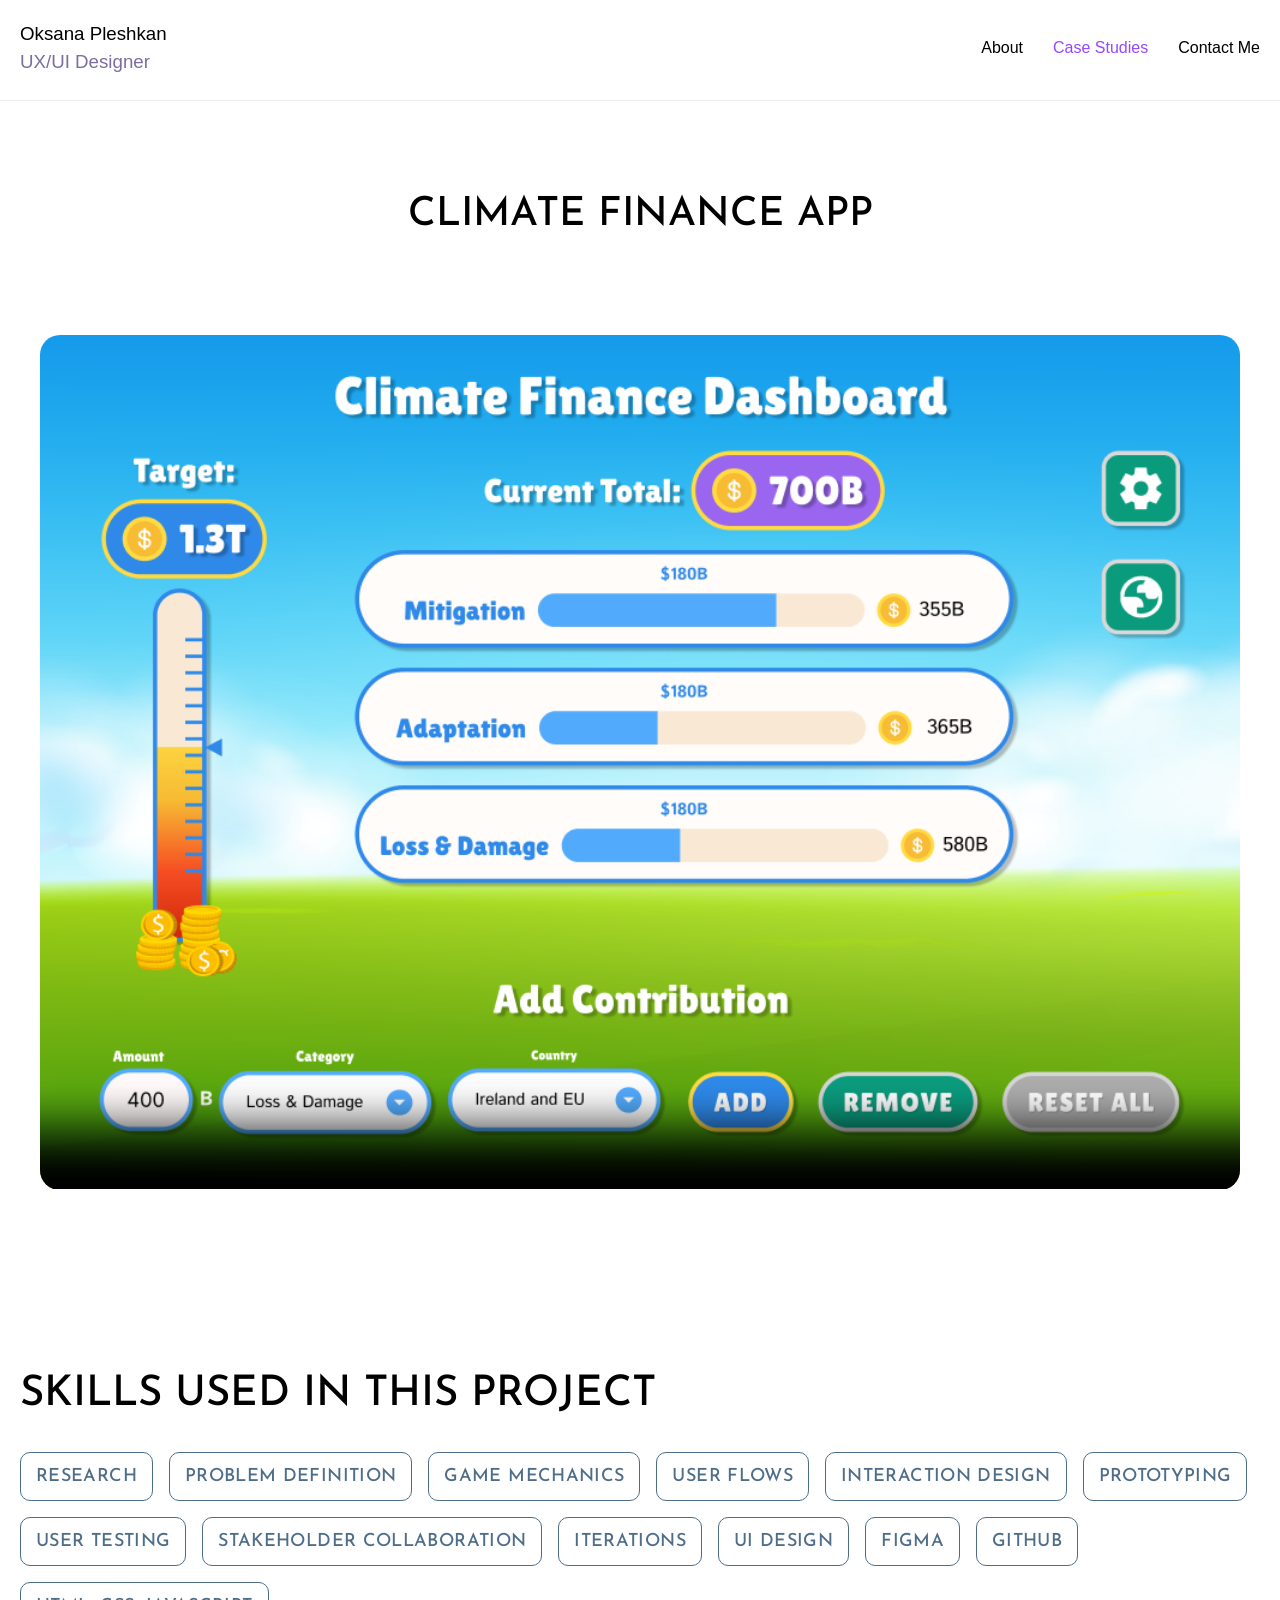
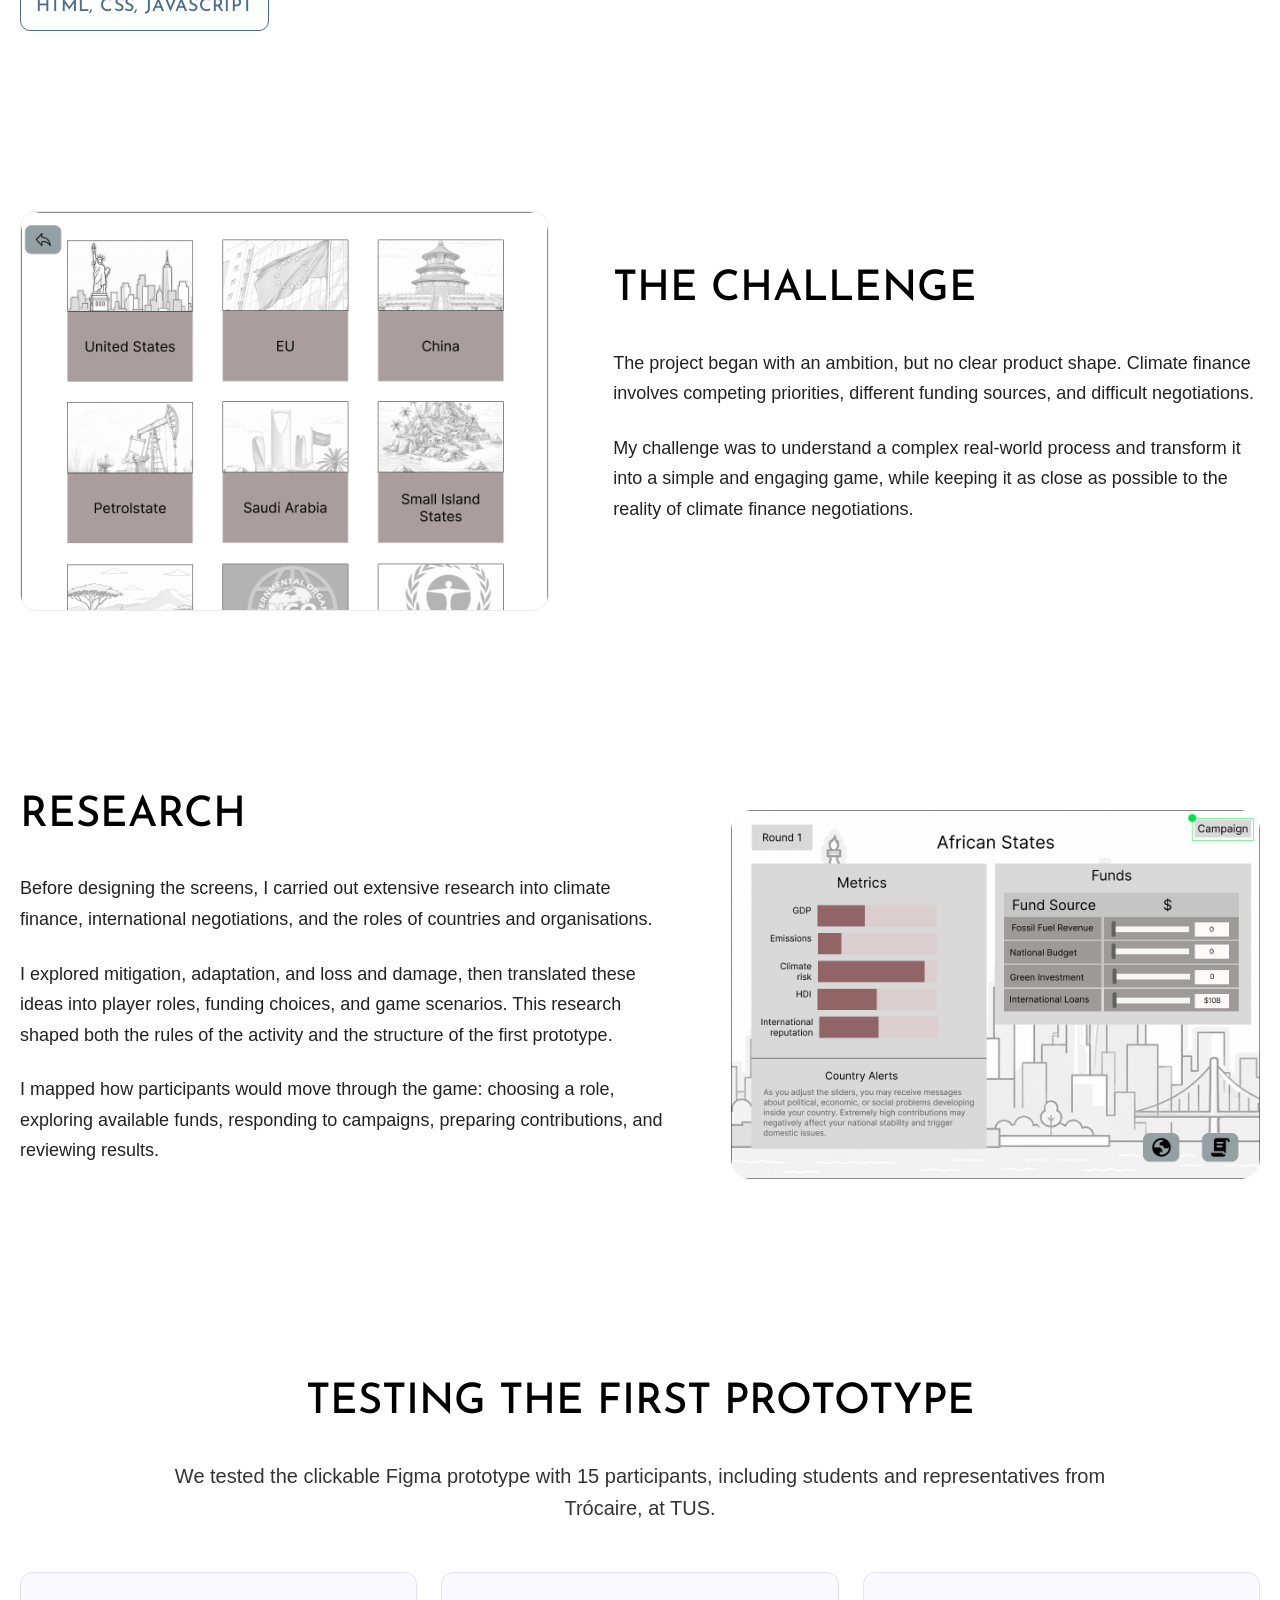
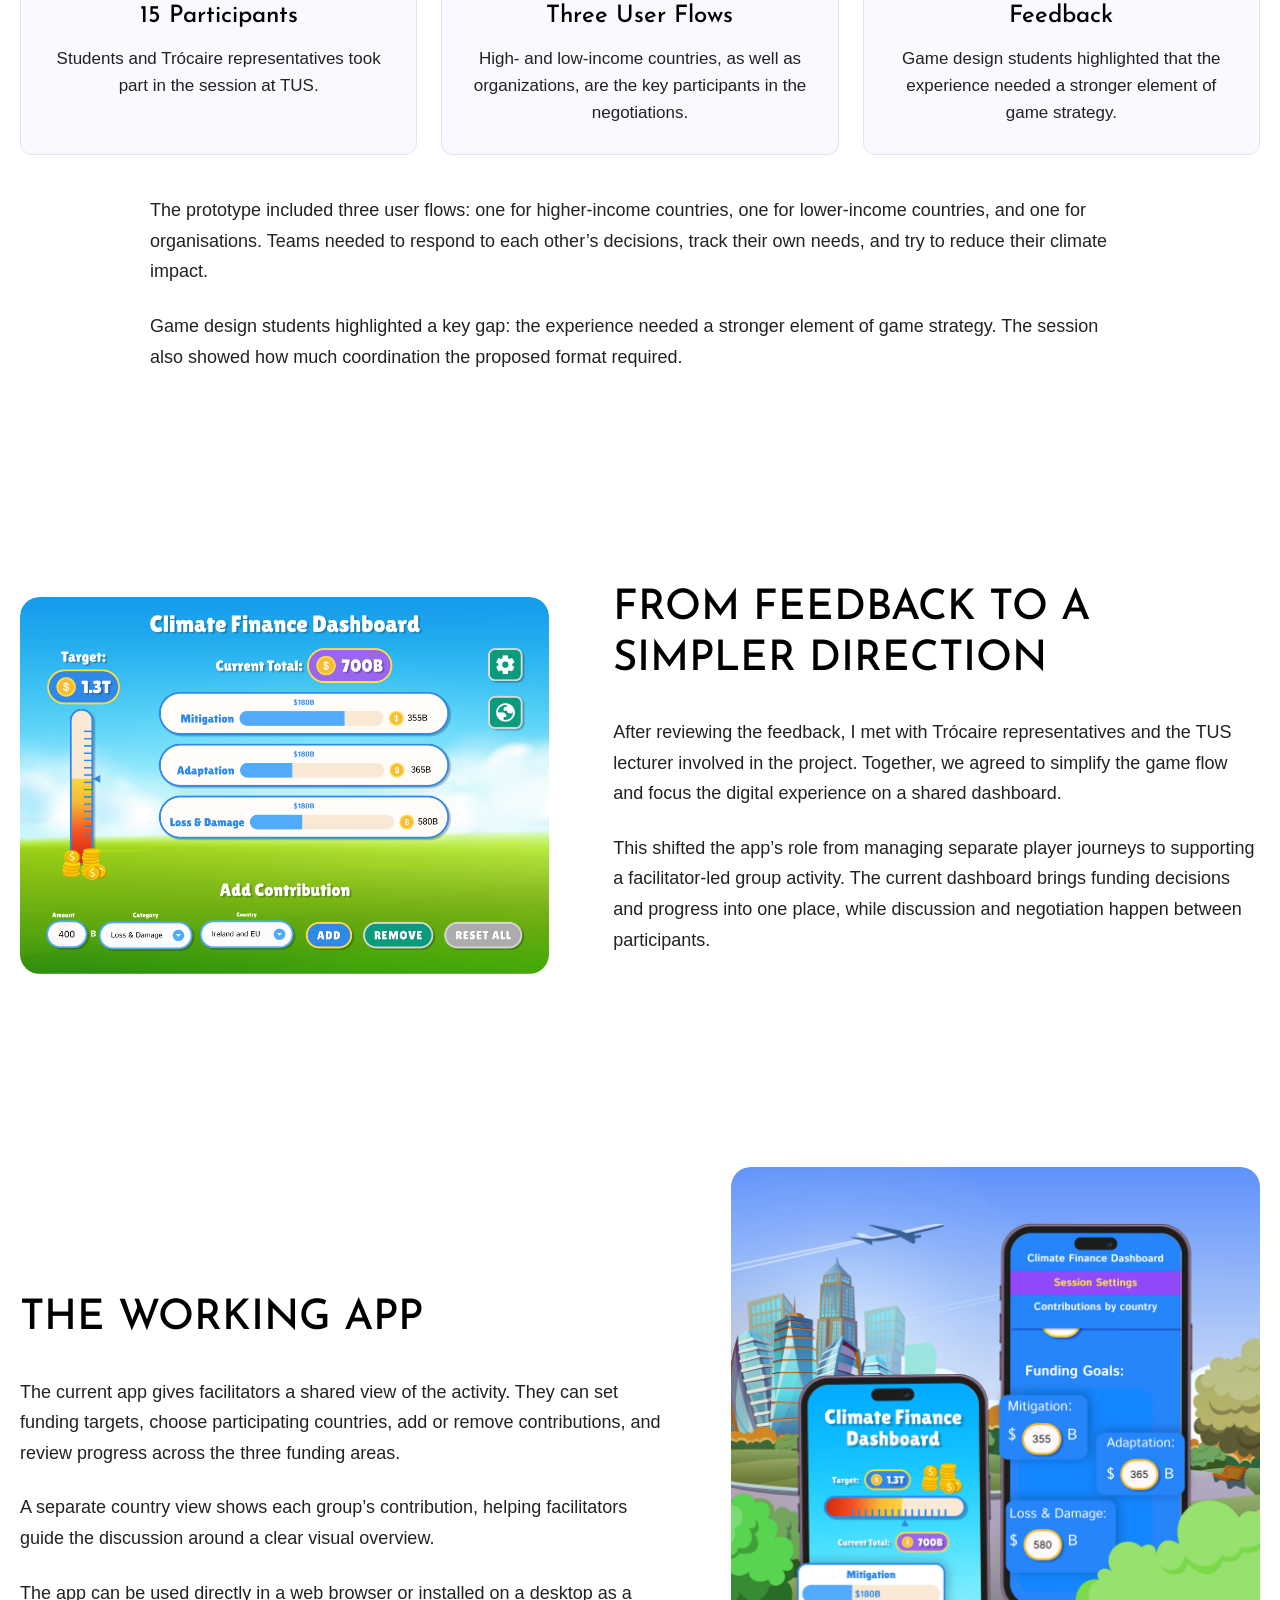
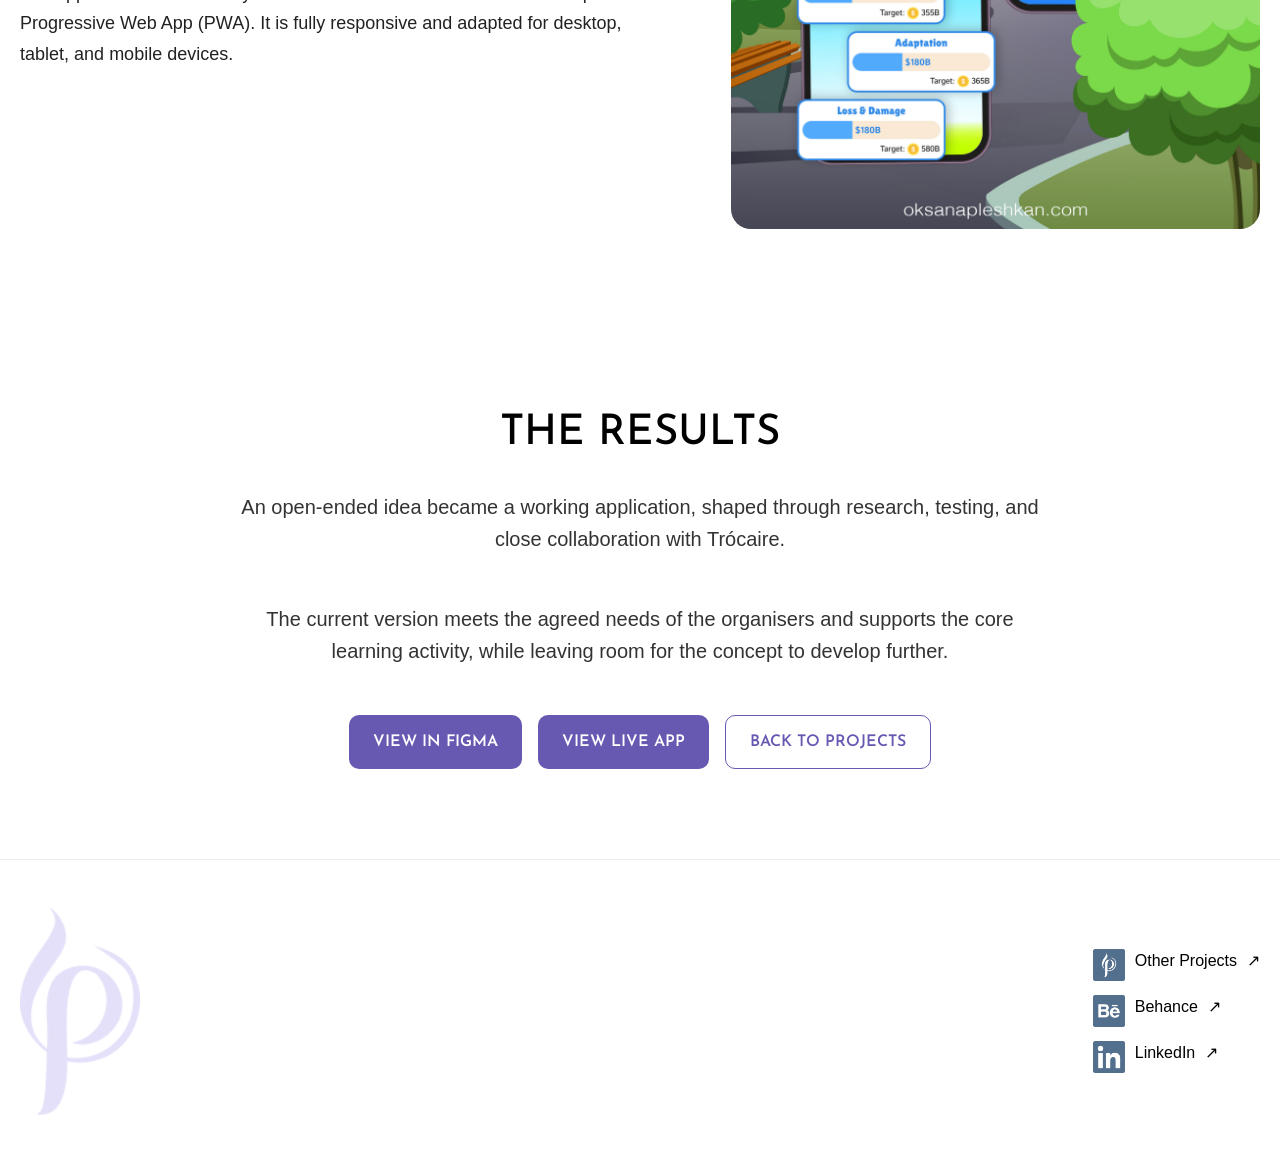
==== climate_finance.html @ f4ba34ea "edits" ====
<!DOCTYPE html>
<html lang="en">

<head>
  <meta charset="UTF-8" />
  <meta name="viewport" content="width=device-width, initial-scale=1.0" />
  <title>Climate Finance UX Case Study | Oksana Pleshkan</title>
  <meta name="description" content="From an early idea to a working climate finance app: research, game mechanics, user testing with 15 participants, and collaboration with Trócaire.">
  <link rel="stylesheet" href="climate-case.css">
  <link rel="stylesheet" href="styles.css" />

  <link rel="preconnect" href="https://fonts.googleapis.com">
  <link rel="preconnect" href="https://fonts.gstatic.com" crossorigin>
  <link href="https://fonts.googleapis.com/css2?family=Josefin+Sans:wght@300;400;500;600;700&display=swap"
    rel="stylesheet">
    <script src="script.js" defer></script>
</head>

<body>

  <!-- Header -->
  <header class="header">
    <div class="header-content">
      <a href="index.html#hero">
      <h3 style="font-weight:500;">Oksana Pleshkan <br>
        <span>UX/UI Designer</span>
    </h3>
  </a>

      <nav>
        <a href="index.html#about" class="nav-link ">About</a>
        <a href="index.html#case-studies" class="active">Case Studies</a>
        <a href="index.html#contact">Contact Me</a>
      </nav>
    </div>
  </header>

    <main id="main-content" class="case-page climate-case">
        <!-- Hero -->
        <section class="section case-hero">
            <div class="container case-hero__container">
                <h1 class="section-title">Climate Finance App</h1>
                <video class="case-image" autoplay muted playsinline controls preload="metadata" poster="images/climate-dashboard.png" aria-label="Climate Finance application walkthrough">
                    <source src="images/climate-video.mp4" type="video/mp4">
                    Your browser does not support embedded video. <a href="images/climate-video.mp4">Watch the Climate Finance video</a>.
                </video>
            </div>
        </section>
        <!-- Skills Used -->
        <section class="section case-skills">
            <div class="container">
                <h2 class="case-section-title">Skills Used In This Project</h2>
                <div class="case-tags">
                    <span class="case-tag">Research</span>
                    <span class="case-tag">Problem Definition</span>
                    <span class="case-tag">Game Mechanics</span>
                    <span class="case-tag">User Flows</span>
                    <span class="case-tag">Interaction Design</span>
                    <span class="case-tag">Prototyping</span>
                    <span class="case-tag">User Testing</span>
                    <span class="case-tag">Stakeholder Collaboration</span>
                    <span class="case-tag">Iterations</span>
                    <span class="case-tag">UI Design</span>
                    <span class="case-tag">Figma</span>
                    <span class="case-tag">GitHub</span>
                    <span class="case-tag">HTML, CSS, Javascript</span>
                </div>
            </div>
        </section>

        <!-- Project Overview -->
        <!-- <section class="section case-detail">
            <div class="container case-split">
                
                <div class="case-split__content">
                    <h2 class="case-section-title">Project Overview</h2>
                    <div class="case-text">
                        
                        <p>Working with Trócaire, I developed an early educational idea into a working digital tool for facilitated school workshops. The aim was to help young people explore how real climate finance negotiations work.</p>
                        <p>My work covered research, game mechanics, user flows, interface design, prototyping, testing and iteration.</p>

                    </div>
                    <div class="case-tools">
                        <span class="case-tag">Figma</span>
                        <span class="case-tag">Adobe Illustrator</span>
                        <span class="case-tag">Adobe Photoshop</span>
                        <span class="case-tag">GitHub</span>
                        <span class="case-tag">Miro</span>
                      </div>
                </div>
                <div class="case-split__media"><figure class="climate-figure">
                    <img src="images/climate-live.png" alt="Live dashboard showing the shared funding target and three funding categories" class="case-image" loading="lazy" decoding="async">
                </figure></div>
            </div>
        </section> -->

        <!-- The Challenge -->
        <section class="section case-detail">
            <div class="container case-split case-split--reverse">
                <div class="case-split__media">
                    <div class="case-image-scroll">
                        <img src="images/participants.png" alt="participants screen in climate finance game" class="case-image">
                    </div>
                </div>
                <div class="case-split__content">
                    <h2 class="case-section-title">The Challenge</h2>
                    <div class="case-text">
                        <p>The project began with an ambition, but no clear product shape. Climate finance involves competing priorities, different funding sources, and difficult negotiations.</p>
                        <p>My challenge was to understand a complex real-world process and transform it into a simple and engaging game, while keeping it as close as possible to the reality of climate finance negotiations.</p>
                    </div>
                </div>
                
            </div>
        </section>

        <!-- Research That Shaped the Game -->
        <section class="section case-detail">
            <div class="container case-split">
                
                <div class="case-split__content">
                    <h2 class="case-section-title">Research</h2>
                    <div class="case-text">
                        <p>Before designing the screens, I carried out extensive research into climate finance, international negotiations, and the roles of countries and organisations.</p>
                        <p>I explored mitigation, adaptation, and loss and damage, then translated these ideas into player roles, funding choices, and game scenarios. This research shaped both the rules of the activity and the structure of the first prototype.</p>
                        <p>I mapped how participants would move through the game: choosing a role, exploring available funds, responding to campaigns, preparing contributions, and reviewing results.</p>
                    </div>
                </div>
                <div class="case-split__media"><figure class="climate-figure">
                    <img src="images/country-profile.png" alt="Early Figma notes mapping funding sources to effects on the economy, emissions, debt and reputation" class="case-image" loading="lazy" decoding="async">
                </figure></div>
            </div>
        </section>

        <!-- Testing -->
        <section class="section case-process">
            <div class="container">
                <h2 class="case-section-title case-section-title--center">Testing the First Prototype</h2>
                <p class="case-section-subtitle">We tested the clickable Figma prototype with 15 participants, including students and representatives from Trócaire, at TUS.</p>
                <div class="cards-grid cards-grid--3">
                    <article class="card"><h3 class="card__title">15 Participants</h3><p class="card__text">Students and Trócaire representatives took part in the session at TUS.</p></article>
                    <article class="card"><h3 class="card__title">Three User Flows</h3><p class="card__text">High- and low-income countries, as well as organizations, are the key participants in the negotiations.</p></article>
                    <article class="card"><h3 class="card__title">Feedback</h3><p class="card__text">Game design students highlighted that the experience needed a stronger element of game strategy.</p></article>
                </div>
                <div class="case-text climate-testing-text">
                    <p>The prototype included three user flows: one for higher-income countries, one for lower-income countries, and one for organisations. Teams needed to respond to each other’s decisions, track their own needs, and try to reduce their climate impact. </p>
                    <p>Game design students highlighted a key gap: the experience needed a stronger element of game strategy. The session also showed how much coordination the proposed format required.</p>
                </div>
            </div>
        </section>

        <!-- From Feedback to a Simpler Direction -->
        <section class="section case-detail">
            <div class="container case-split case-split--reverse">
                <div class="case-split__media"><figure class="climate-figure">
                    <img src="images/climate-dashboard.png" alt="Refined Figma dashboard design with shared funding progress" class="case-image" loading="lazy" decoding="async">
       
                </figure></div>
                <div class="case-split__content">
                    <h2 class="case-section-title">From Feedback to a Simpler Direction</h2>
                    <div class="case-text">
                        <p>After reviewing the feedback, I met with Trócaire representatives and the TUS lecturer involved in the project. Together, we agreed to simplify the game flow and focus the digital experience on a shared dashboard.</p>
                        <p>This shifted the app’s role from managing separate player journeys to supporting a facilitator-led group activity. The current dashboard brings funding decisions and progress into one place, while discussion and negotiation happen between participants.</p      
                    </div>
                </div>
                
            </div>
        </section>

        <!-- The Working App -->
        <section class="section case-detail">
            <div class="container case-split">
                
                <div class="case-split__content">
                    <h2 class="case-section-title">The Working App</h2>
                    <div class="case-text">
                        <p>The current app gives facilitators a shared view of the activity. They can set funding targets, choose participating countries, add or remove contributions, and review progress across the three funding areas.</p>
                        <p>A separate country view shows each group’s contribution, helping facilitators guide the discussion around a clear visual overview.</p>
                        <p>The app can be used directly in a web browser or installed on a desktop as a Progressive Web App (PWA). It is fully responsive and adapted for desktop, tablet, and mobile devices.
                        </p>
                    </div>
                </div>
                <div class="case-split__media"><div class="climate-gallery"><figure class="climate-figure">
                    <img src="images/cclimate-mob.jpg" alt="Session settings for funding targets and participating countries" class="case-image" loading="lazy" decoding="async">
                </figure></div>
            </div>
            </div>
        </section>

        <!-- Results -->
        <section class="section case-results">
            <div class="container">
                <h2 class="case-section-title case-section-title--center">The Results</h2>
                <p class="case-section-subtitle">An open-ended idea became a working application, shaped through research, testing, and close collaboration with Trócaire.</p>
                <p class="case-section-subtitle">The current version meets the agreed needs of the organisers and supports the core learning activity, while leaving room for the concept to develop further.</p>
                <div class="case-actions case-actions--center button-group">
                    <a href="https://www.figma.com/design/y3qvf4ztJXnjUQK8KrXsee/Climate-finance?node-id=140-248" target="_blank" rel="noopener noreferrer" class="btn">View in Figma</a>
                    <a href="https://oksana-pl.github.io/climate-finance/" target="_blank" rel="noopener noreferrer" class="btn">View Live App</a>
                    <a href="index.html#case-studies" class="btn btn--secondary">Back to projects</a>
                </div>
            </div>
        </section>
    </main>
  <!-- Footer -->
  <footer class="site-footer">
    <div class="container footer-container">
        <img src="images/logo.png" alt="Oksana Pleshkan logo" class="hero-logo">
        <div class="footer-links">
            <a href="https://oksana-pl.github.io/Portfolio_Oksana/" target="_blank" class="contacts__icon_wrapper">
                <img src="images/porfolio.png" alt="my portfolioicon" class="contacts__icon">
                Other Projects <span class="arrow">↗</span>
            </a>
            <a href="https://www.behance.net/oksanapleshkan" target="_blank" class="contacts__icon_wrapper">
                <img src="images/behance.png" alt="Behance icon" class="contacts__icon">
                Behance <span class="arrow">↗</span>
            </a>
            <a href="https://www.linkedin.com/in/oksana-pleshkan-3b8a41268/" target="_blank" class="contacts__icon_wrapper">
                <img src="images/linkedIn.png" alt="LinkedIn icon" class="contacts__icon">
                LinkedIn <span class="arrow">↗</span>
            </a>
    </div>
</footer>

</body>

</html>
---- climate-case.css ----
/* Climate Finance uses the existing portfolio layout and components. */
.climate-figure { width: 100%; margin: 0; }
.climate-figure img { display: block; }
.climate-figure figcaption { margin-top: 14px; color: #555; font-size: 16px; line-height: 1.5; }
.climate-gallery { display: grid; gap: 32px; width: 100%; }
.climate-gallery .case-image-scroll { max-width: 390px; margin: 0 auto; }
.climate-testing-text { max-width: 980px; margin: 40px auto 0; }
.climate-flow { width: 100%; padding: 32px; border: 1px solid #ececec; border-radius: 20px; }
.climate-flow h3 { font-size: 26px; line-height: 1.3; }
.climate-flow p { font-size: 18px; line-height: 1.6; }
.climate-preview__mobile { width: 42%; max-height: 280px; overflow-y: hidden; margin-left: auto; border: 1px solid #ececec; border-radius: 16px; }
.climate-preview__mobile img { display: block; border-radius: 0; }
.climate-case .btn { text-align: center; }
.climate-case a:focus-visible, .climate-case [tabindex]:focus-visible, .climate-skip-link:focus-visible { outline: 3px solid #372775; outline-offset: 5px; }
.climate-skip-link { position: absolute; top: 8px; left: 16px; z-index: 1000; padding: 12px 20px; background: #fff; color: #372775; transform: translateY(-160%); }
.climate-skip-link:focus { transform: translateY(0); }
@media (max-width: 600px) {
  .climate-flow { padding: 24px; }
  .climate-preview__mobile { max-height: 220px; }
}



/* Hero video and compact case-study spacing. */
.climate-case .case-hero video {
  display: block;
  width: 100%;
  max-width: 1200px;
  height: auto;
}
.climate-case .case-results .case-section-subtitle {
  max-width: 800px;
}
.climate-case .case-process .card {
  min-height: 0;
  align-self: stretch;
}
---- styles.css ----
/* =========================
   Base
========================= */

*,
*::before,
*::after {
  box-sizing: border-box;
}

html {
  scroll-behavior: smooth;
}

body {
  margin: 0;
  font-family: Inter, sans-serif;
  color: #000;
  background: #fff;
  line-height: 1.5;
}

img {
  display: block;
  max-width: 100%;
  height: auto;
}

a {
  color: inherit;
  text-decoration: none;
}

h1,
h2,
h3,
p,
ul {
  margin: 0;
  padding: 0;
}

/* =========================
   Layout
========================= */

.container {
  width: min(100% - 40px, 1320px);
  margin-inline: auto;
}

.section {
  padding: 90px 0;
}

.section--tight {
  padding: 40px 0 20px;
}

.section--alt {
  background: #FFFDFC;
  border-radius: 20px;
  margin-bottom: 60px;
  border: 1px solid #ECECEC;
}

.section-title {
  font-family: "Josefin Sans", sans-serif;
  font-size: 40px;
  font-weight: 500;
  line-height: 1.2;
  text-align: center;
  margin-bottom: 48px;
  text-transform: uppercase;
}

.section-subtitle {
  max-width: 900px;
  margin: -12px auto 48px;
  text-align: center;
  font-size: 20px;
  line-height: 1.6;
  color: #333;
}

/* =========================
   Header
========================= */

.header {
  width: 100%;
  background: #fff;
  border-bottom: 1px solid #ececec;
}

.header-content {
    width: min(100% - 40px, 1320px);
    margin-inline: auto;
    padding: 20px 0;
    display: flex;
    justify-content: space-between;
    align-items: center;
    gap: 32px;
  }

.header-content nav {
  display: flex;
  align-items: center;
  gap: 30px;
}

.header-content a {
  color: #000;
  font-weight: 500;
  position: relative;
  display: inline-block;
  padding-bottom: 4px;
  transition: color 0.3s ease;
}

.header-content a:hover {
  color: #b47cff;
}

.header-content a::after {
  content: "";
  position: absolute;
  left: 0;
  bottom: 0;
  width: 0;
  height: 2px;
  background-color: #b47cff;
  transition: width 0.3s ease;
}

.header-content a:hover::after {
  width: 100%;
}

.header-content a.active,
.header-content a.nav-link--active {
  color: #9747ff;
}

.header span{
  color: #7c6e9f; 
  font-weight:300;
}


/* =========================
   Shared Logo
========================= */

.hero-logo {
  display: block;
  width: 120px;
  height: auto;
  object-fit: contain;
}

.hero .hero-logo {
  animation: logoFloat 4s ease-in-out infinite;
}
.hero-image {
  display: block;
  width: 300px;
  height: auto;
  object-fit: contain;
}

@keyframes logoFloat {
  0% {
    transform: translateY(0);
  }
  50% {
    transform: translateY(-6px);
  }
  100% {
    transform: translateY(0);
  }
}

/* =========================
   Hero
========================= */

.hero {
  background: #fffdfc;
}

.hero-container {
  display: flex;
  flex-direction: column;
  align-items: center;
  gap: 56px;
  text-align: center;
}

.hero-content {
  max-width: 900px;
}

.hero-intro {
  font-size: 24px;
  margin-bottom: 32px;
}

.hero-description {
  font-size: 20px;
  line-height: 1.6;
  color: #333;
}

.hero-footer {
  width: 100%;
  display: flex;
  justify-content: space-between;
  justify-content: flex-end;
  gap: 32px;
  padding-top: 16px;
}

.hero-links,
.footer-links {
  display: flex;
  flex-direction: column;
  gap: 14px;
}

.hero-links a {
  color: #4d6d89;
  font-weight: 500;
}

.hero-links a:hover {
  color: #9747ff;
}

.contacts__icon {
  width: 32px;
  height: 32px;
}

.contacts__icon_wrapper{
  display: flex;
  gap: 10px;
}


/* =========================
   Home Case Studies
========================= */

.case-study {
  display: grid;
  grid-template-columns: 1.1fr 0.9fr;
  align-items: center;
  gap: 64px;
}

.case-study--reverse {
  grid-template-columns: 0.9fr 1.1fr;
}

.case-study__content {
  display: flex;
  flex-direction: column;
  gap: 32px;
}

.case-study__title {
  font-size: 32px;
  font-weight: 500;
  line-height: 1.25;
  font-family: "Josefin Sans", sans-serif;
  text-transform: uppercase;
}
.case-study-subtitle{
  font-size: 28px;
  font-weight: 400;
  line-height: 1.25;
  font-family: "Josefin Sans", sans-serif;
  
}

.case-study__text {
  font-size: 18px;
  line-height: 1.6;
  color: #222;
}

.case-study__media {
  display: flex;
  flex-direction: column;
  gap: 20px;
}

.case-study__image {
  width: 100%;
  border-radius: 16px;
  object-fit: cover;
}

.case-study__image--small {
  max-width: 100%;
}

/* =========================
   Tags
========================= */

.tag-list,
.case-tags,
.case-tools {
  display: flex;
  flex-wrap: wrap;
  gap: 16px;
}

.tag,
.case-tag {
  display: inline-flex;
  align-items: center;
  justify-content: center;
  padding: 10px 15px;
  border: 1px solid #4d6d89;
  border-radius: 10px;
  background: #fff;
  color: #4d6d89;
  font-size: 18px;
  font-weight: 500;
  text-transform: uppercase;
  letter-spacing: 0.02em;
  font-family: "Josefin Sans", sans-serif;
}

/* =========================
   Buttons
========================= */

.button-group {
  display: flex;
  flex-wrap: wrap;
  gap: 16px;
}

.btn {
font-family: "Josefin Sans", sans-serif;
text-transform: uppercase;
  display: inline-flex;
  align-items: center;
  justify-content: center;
  min-height: 52px;
  padding: 14px 24px;
  border-radius: 10px;
  background: #6759b2;
  color: #fff;
  font-size: 16px;
  font-weight: 600;
  text-transform: uppercase;
  transition: 0.2s ease;
  /* min-width: 200px; */
}

.btn:hover {
  transform: translateY(-1px);
  opacity: 0.95;
  box-shadow: 0 12px 30px rgba(0, 0, 0, 0.05);
}

.btn--large {
  min-width: 220px;
}
.btn--secondary {
  border: 1px solid #6759b2;
  background-color: #fff;
  color: #6759b2;
}

/* =========================
   Cards
========================= */

.cards-grid {
  display: grid;
  gap: 24px;
  justify-items: center;
  
}

.cartd-ref {
  display: flex;
  gap: 24px;
  justify-content: center;
  flex-wrap: wrap;
}

.cards-grid--4 {
  grid-template-columns: repeat(4, 1fr);
}

.card,
.reference-card {
  border-radius: 12px;
  padding: 28px 24px;
  transition: 0.2s ease;
}

.card {
  min-height: 260px;
  background: #faf9ff;
  border: 1px solid #e4e0f9;
  text-align: center;
  
}

.reference-card {
  min-height: 260px;
  background: #fffdfc;
  border: 1px solid #ececec;
  display: flex;
  flex-direction: column;
  gap: 20px;
}

.card:hover,
.process-card:hover,
.reference-card:hover {
  transform: translateY(-1px);
  box-shadow: 0 12px 30px rgba(0, 0, 0, 0.05);
}

.card__icon-wrapper {
  width: 100%;
  display: flex;
  justify-content: center;
  margin-bottom: 20px;
}

.card__icon {
  width: 52px;
  height: 52px;
  object-fit: contain;
}

.card__title,
.reference-card__title {
  font-family: "Josefin Sans", sans-serif;
  font-size: 24px;
  font-weight: 500;
  line-height: 1.3;
  margin-bottom: 12px;
}

.card__text,
.reference-card__text {
  font-size: 17px;
  line-height: 1.6;
  color: #222;
}

.reference-card__link {
  margin-top: auto;
  font-size: 16px;
}

.education {
  display: flex;
  gap: 20px;
  justify-content: center;
}

.education-card{
  max-width: 400px;
  text-align: left;
  justify-content: flex-start;
}

/* =========================
   CTA
========================= */

.cta {
  background: #fffdfc;
}

.cta-container {
  display: flex;
  flex-direction: column;
  align-items: center;
  gap: 40px;
  text-align: center;
}

.cta-content {
  max-width: 920px;
}

.cta-title {
  font-size: 32px;
  font-weight: 400;
  margin-bottom: 24px;
}

.cta-text {
  font-size: 20px;
  line-height: 1.6;
  color: #222;
}

/* =========================
   Footer
========================= */

.site-footer {
  background: #fff;
  border-top: 1px solid #ececec;
  padding: 48px 0;
}

.footer-container {
  display: flex;
  align-items: center;
  justify-content: space-between;
  gap: 32px;
}

.footer-links a {
  color: #000;
  font-weight: 500;
}

.footer-links a:hover {
  color: #9747ff;
}

/* =========================
   Case Study Page
========================= */

.case-page {
  background: #fff;
}

.case-hero__container {
  display: flex;
  flex-direction: column;
  align-items: center;
  gap: 48px;
}


.case-hero__scroll {
    width: 100%;
    max-width: 1200px;
    height: 600px;            /* высота окна */
    overflow-y: auto;         /* вертикальный скролл */
    border-radius: 20px;
    border: 1px solid #ececec;
    background: #fff;
  }
  
  .case-hero__scroll img {
    width: 100%;
    height: auto;
    display: block;
  }

  .case-image-scroll {
    width: 100%;
    max-width: 600px;
    height: 400px;          /* высота окна */
    overflow-y: auto;
    border-radius: 16px;
    border: 1px solid #ececec;
    background: #fff;
  }
  
  .case-image-scroll img {
    width: 100%;
    height: auto;
    display: block;
  }

.case-section-title {
  font-family: "Josefin Sans", sans-serif;
  font-size: 42px;
  font-weight: 500;
  line-height: 1.2;
  margin-bottom: 32px;
  text-transform: uppercase;
}

.case-section-title--center {
  text-align: center;
}

.case-section-subtitle {
  max-width: 980px;
  margin: 0 auto 48px;
  text-align: center;
  font-size: 20px;
  line-height: 1.6;
  color: #333;
}

.case-split {
  display: grid;
  grid-template-columns: 1.1fr 0.9fr;
  align-items: center;
  gap: 64px;
}

.case-split--reverse {
  grid-template-columns: 0.9fr 1.1fr;
}

.case-split__content {
  display: flex;
  flex-direction: column;
}

.case-split__media {
  display: flex;
  justify-content: center;
}

.case-image {
  width: 100%;
  max-width: 680px;
  border-radius: 20px;
}

.case-text {
  display: flex;
  flex-direction: column;
  gap: 24px;
  margin-bottom: 32px;
}

.case-text p {
  font-size: 18px;
  line-height: 1.7;
  color: #222;
}

.process-grid {
    display: grid;
    grid-template-columns: repeat(4, 1fr);
    column-gap: 0px;
    row-gap: 18px;
  }

.process-card {
  min-height: 280px;
  padding: 28px 40px;
  /* border: 1px solid #e4e0f9; */
  border-radius: 14px;
  background: #faf9ff;
  text-align: center;
  display: flex;
  flex-direction: column;
  align-items: center;

  clip-path: polygon(
    0% 0%,
    90% 0%,
    100% 50%,
    90% 100%,
    0% 100%,
    8% 50%
  );
}

.process-card--center {
    grid-column: 2 / 4;
    justify-self: center;
    padding: 32px 70px;
  }

.process-card__number {
  width: 92px;
  height: 92px;
  border: 1px solid #4d6d89;
  border-radius: 50%;
  display: flex;
  align-items: center;
  justify-content: center;
  color: #4d6d89;
  font-size: 40px;
  font-weight: 500;
  margin-bottom: 24px;
}

.process-card__title {
  font-size: 24px;
  font-weight: 500;
  line-height: 1.3;
  margin-bottom: 14px;
  font-family: "Josefin Sans", sans-serif;
}

.process-card__text {
  font-size: 16px;
  line-height: 1.6;
  color: #444;
}

.case-summary-text {
  max-width: 980px;
  margin: 48px auto 0;
  text-align: center;
  font-size: 18px;
  line-height: 1.7;
  color: #333;
}

.case-actions {
  margin-top: 40px;
  display: flex;
}

.case-actions--center {
  justify-content: center;
}

.case-feature-list {
  padding-left: 22px;
  display: grid;
  gap: 12px;
}

.case-feature-list li {
  font-size: 18px;
  line-height: 1.6;
  color: #222;
}

.learning-grid {
  display: grid;
  grid-template-columns: repeat(2, minmax(0, 1fr));
  gap: 20px;
}

.learning-card {
  padding: 18px 22px;
  border: 1px solid #4d6d89;
  border-radius: 12px;
  background: #fff;
  color: #4d6d89;
  font-size: 18px;
  line-height: 1.6;
  text-align: center;
}

/* =========================
   Additional Grids
========================= */

.cards-grid--3 {
    grid-template-columns: repeat(3, 1fr);
  }
  
  /* =========================
     Design System Page
  ========================= */
  
  .ds-hero {
    background: #fffdfc;
  }
  
  .ds-structure-grid {
    align-items: stretch;
  }
  
  .ds-card {
    width: 100%;
    min-height: 290px;
    display: flex;
    flex-direction: column;
    align-items: center;
    justify-content: flex-start;
    padding-top: 32px;
  }
  
  .ds-card__icon {
    width: 84px;
    height: 84px;
    margin-bottom: 24px;
    position: relative;
  }
  
  /* Foundations icon */
  .ds-card__icon--foundations::before,
  .ds-card__icon--foundations::after {
    content: "";
    position: absolute;
    background: #4d6d89;
    border-radius: 4px;
  }
  
  .ds-card__icon--foundations::before {
    width: 84px;
    height: 18px;
    top: 8px;
    left: 0;
  }
  
  .ds-card__icon--foundations::after {
    width: 18px;
    height: 56px;
    left: 33px;
    bottom: 0;
  }
  
  /* Components icon */
  .ds-card__icon--components {
    display: grid;
    grid-template-columns: repeat(2, 1fr);
    gap: 10px;
  }
  
  .ds-card__icon--components::before,
  .ds-card__icon--components::after {
    content: "";
  }
  
  .ds-card__icon--components > span {
    display: none;
  }
  
  .ds-card__icon--components {
    background:
      linear-gradient(#4d6d89 0 0) top left / 37px 37px no-repeat,
      linear-gradient(#4d6d89 0 0) top right / 37px 37px no-repeat,
      linear-gradient(#4d6d89 0 0) bottom left / 37px 37px no-repeat,
      linear-gradient(#4d6d89 0 0) bottom right / 37px 37px no-repeat;
  }
  
  /* Documentation icon */
  .ds-card__icon--docs::before,
  .ds-card__icon--docs::after {
    content: "";
    position: absolute;
    background: #4d6d89;
    border-radius: 4px;
  }
  
  .ds-card__icon--docs::before {
    width: 30px;
    height: 68px;
    left: 8px;
    bottom: 0;
  }
  
  .ds-card__icon--docs::after {
    width: 42px;
    height: 84px;
    right: 8px;
    bottom: 0;
  }
  
  /* Playground icon */
  .ds-card__icon--playground::before,
  .ds-card__icon--playground::after {
    content: "";
    position: absolute;
    background: #4d6d89;
    border-radius: 50%;
  }
  
  .ds-card__icon--playground::before {
    width: 32px;
    height: 32px;
    top: 0;
    left: 26px;
  }
  
  .ds-card__icon--playground::after {
    width: 60px;
    height: 60px;
    bottom: 0;
    left: 12px;
  }
  
  .result-card {
    width: 100%;
    min-height: 260px;
    display: flex;
    flex-direction: column;
    align-items: center;
    justify-content: center;
    gap: 28px;
  }
  
  .result-card__circle {
    width: 90px;
    height: 90px;
    border: 4px solid #4d6d89;
    border-radius: 50%;
    position: relative;
  }
  
  .result-card__circle::after {
    content: "✓";
    position: absolute;
    top: 50%;
    left: 50%;
    transform: translate(-50%, -52%);
    font-size: 52px;
    font-weight: 600;
    color: #4d6d89;
    line-height: 1;
  }
  
  .result-card__title {
    margin-bottom: 0;
    color: #4d6d89;
    /* text-transform: uppercase; */
    text-align: center;
  }
  
  /* =========================
     Responsive Additions
  ========================= */
  
  @media (max-width: 1100px) {
    .cards-grid--3 {
      grid-template-columns: 1fr;
    }
  }
  
  @media (max-width: 768px) {
    .ds-card {
      min-height: 250px;
    }
  
    .result-card {
      min-height: 220px;
    }
  
    .result-card__circle {
      width: 88px;
      height: 88px;
      border-width: 6px;
    }
  }

/* =========================
   Responsive
========================= */

@media (max-width: 1024px) {
  .cards-grid--4 {
    grid-template-columns: repeat(2, 1fr);
  }

  .case-study,
  .case-study--reverse,
  .case-split,
  .case-split--reverse {
    grid-template-columns: 1fr;
  }

  .process-grid {
    grid-template-columns: repeat(2, 1fr);
  }

  .process-card--center {
    grid-column: auto;
  }
  .education {
    flex-direction: column;
    align-items: center;
  }

  .education-card {
    width: 100%;
    max-width: 600px; /* увеличиваем ширину, чтобы не было узко */
  }
}

@media (max-width: 768px) {
  .section {
    padding: 62px 0;
  }

  .header-content,
  .hero-footer,
  .footer-container {
    flex-direction: column;
    align-items: flex-start;
  }

  .header-content {
    padding: 20px;
  }

  .header-content nav {
    flex-wrap: wrap;
    gap: 20px;
  }

  .hero-container,
  .cta-container {
    gap: 40px;
  }

  .cards-grid--4,
  .process-grid,
  .learning-grid {
    grid-template-columns: 1fr;
  }

  .section-title,
  .case-section-title {
    font-size: 32px;
  }

  .section-subtitle,
  .case-section-subtitle,
  .case-summary-text,
  .case-text p,
  .case-feature-list li,
  .learning-card {
    font-size: 16px;
  }

  .hero-intro {
    font-size: 22px;
  }

  .hero-description,
  .cta-text {
    font-size: 18px;
  }

  .tag,
  .case-tag {
    font-size: 14px;
    padding: 12px 16px;
  }

  .tag-list,
  .button-group {
    gap: 12px;
  }

  .btn {
    width: 100%;
  }

  .process-card__title {
    font-size: 20px;
  }

  .process-card__number {
    width: 78px;
    height: 78px;
    font-size: 32px;
  }

  .case-image-scroll {
    height: 250px;
  }
  .case-hero__scroll {
    height: 300px;
  }
  .arrow {
    display: none;
  }
  .education {
    flex-direction: column;
    align-items: center; /* чтобы карточки были по центру */
  }
  .education-card {
    width: 100%;
    max-width: 100%;
  }
  
}
/* Scroll reveals matching Portfolio_Oksana. Content stays visible without JS. */
.reveal-word { opacity: 0; transition: opacity .6s ease; }
.text-visible .reveal-word { opacity: 1; }
.reveal-card {
  opacity: 0;
  transform: translateY(28px);
  transition: opacity .7s ease var(--reveal-delay, 0s), transform .7s cubic-bezier(.22,1,.36,1) var(--reveal-delay, 0s), box-shadow .2s ease;
}
.reveal-card.is-visible { opacity: 1; transform: none; }
.card.reveal-card.is-visible:hover,
.process-card.reveal-card.is-visible:hover,
.reference-card.reveal-card.is-visible:hover { transform: translateY(-1px); }
.reveal-card:focus-within { opacity: 1; transform: none; transition: none; }
@media (max-width: 576px) {
  .reveal-card { transform: none; }
}
@media (prefers-reduced-motion: reduce) {
  .reveal-word, .reveal-card { opacity: 1; transform: none; transition: none; }
  .hero .hero-logo { animation: none; }
}
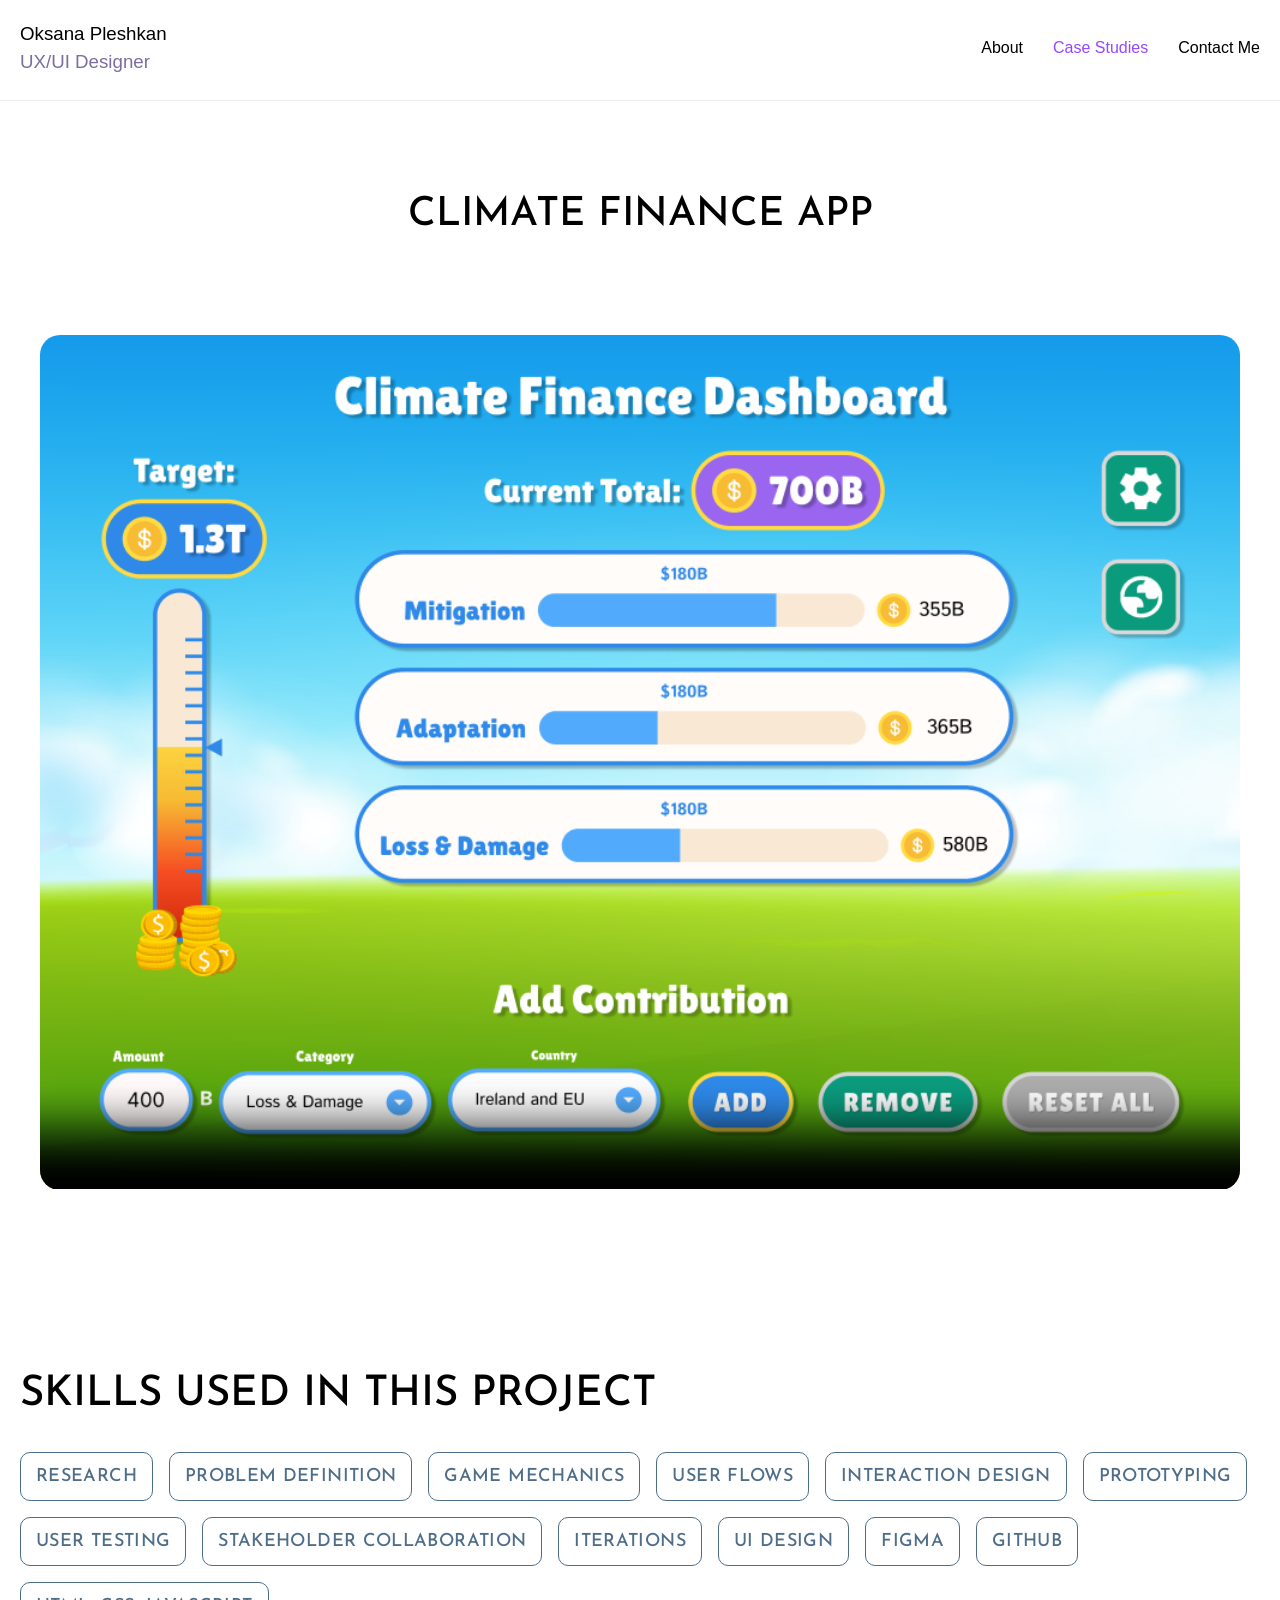
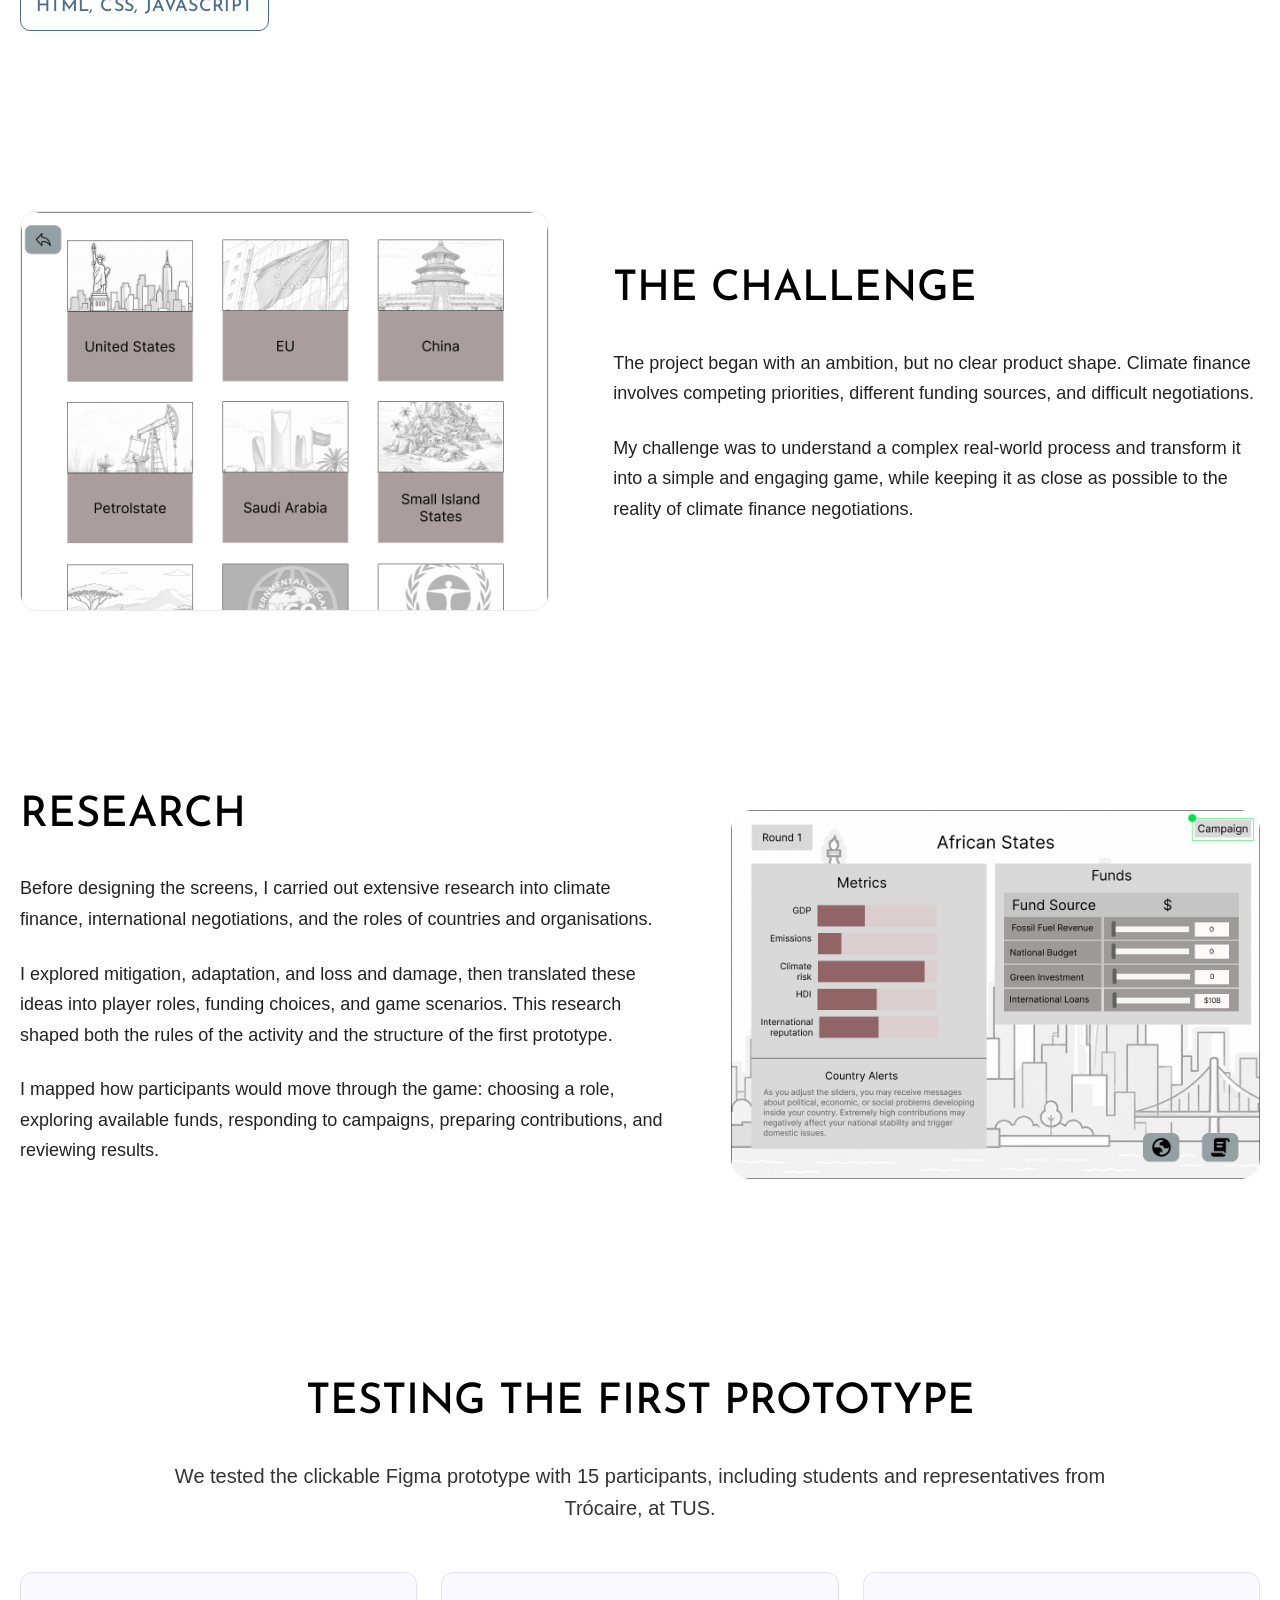
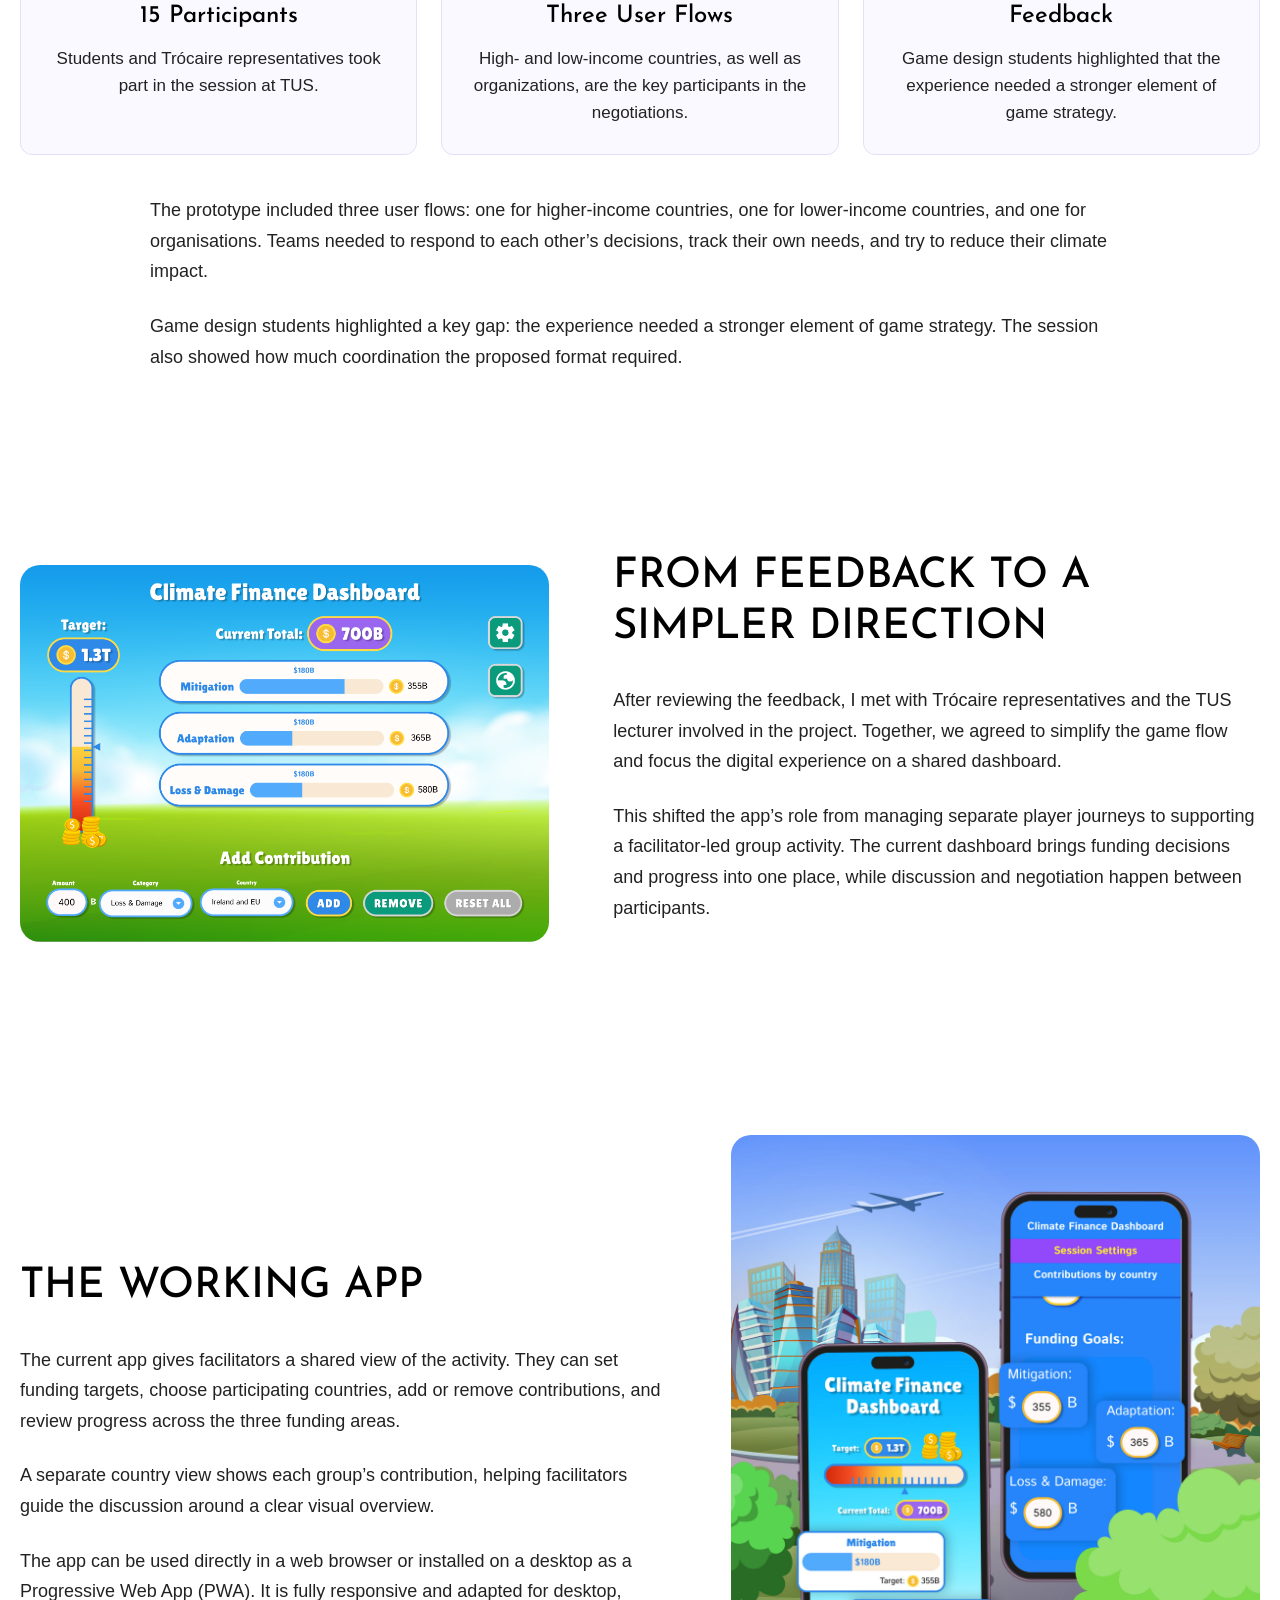
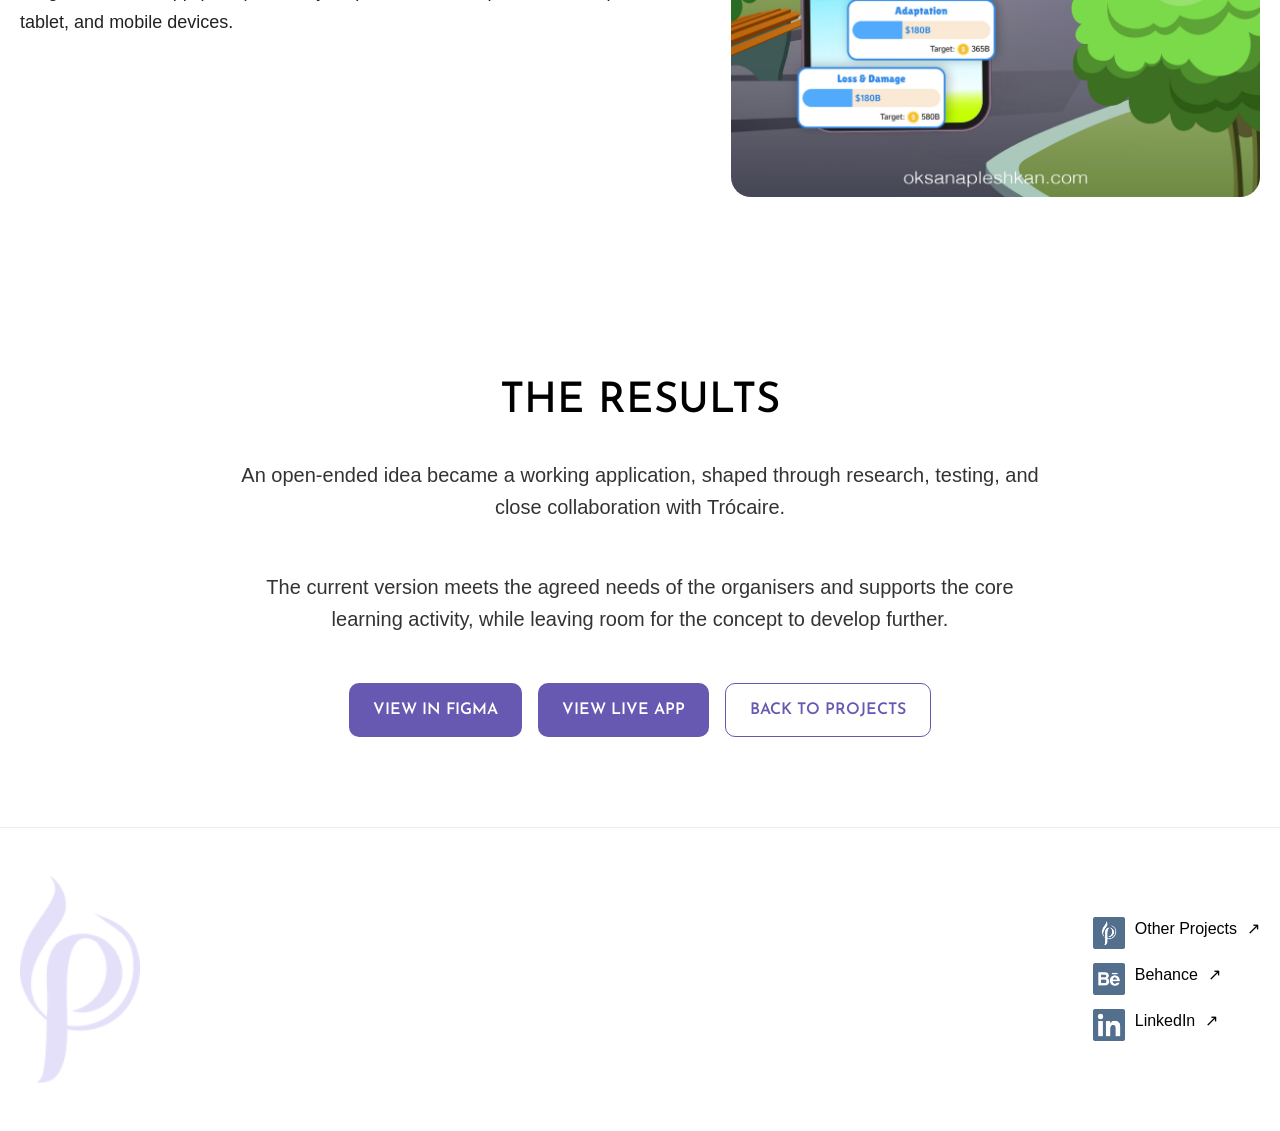
==== commit 01fdce26: "edits" ====
--- a/climate_finance.html
+++ b/climate_finance.html
@@ -6,7 +6,6 @@
   <meta name="viewport" content="width=device-width, initial-scale=1.0" />
   <title>Climate Finance UX Case Study | Oksana Pleshkan</title>
   <meta name="description" content="From an early idea to a working climate finance app: research, game mechanics, user testing with 15 participants, and collaboration with Trócaire.">
-  <link rel="stylesheet" href="climate-case.css">
   <link rel="stylesheet" href="styles.css" />
 
   <link rel="preconnect" href="https://fonts.googleapis.com">
@@ -28,14 +27,14 @@
   </a>
 
       <nav>
-        <a href="index.html#about" class="nav-link ">About</a>
+        <a href="index.html#hero" class="nav-link ">About</a>
         <a href="index.html#case-studies" class="active">Case Studies</a>
         <a href="index.html#contact">Contact Me</a>
       </nav>
     </div>
   </header>
 
-    <main id="main-content" class="case-page climate-case">
+    <main id="main-content" class="case-page">
         <!-- Hero -->
         <section class="section case-hero">
             <div class="container case-hero__container">
@@ -88,7 +87,7 @@
                         <span class="case-tag">Miro</span>
                       </div>
                 </div>
-                <div class="case-split__media"><figure class="climate-figure">
+                <div class="case-split__media"><figure class="case-figure">
                     <img src="images/climate-live.png" alt="Live dashboard showing the shared funding target and three funding categories" class="case-image" loading="lazy" decoding="async">
                 </figure></div>
             </div>
@@ -125,7 +124,7 @@
                         <p>I mapped how participants would move through the game: choosing a role, exploring available funds, responding to campaigns, preparing contributions, and reviewing results.</p>
                     </div>
                 </div>
-                <div class="case-split__media"><figure class="climate-figure">
+                <div class="case-split__media"><figure class="case-figure">
                     <img src="images/country-profile.png" alt="Early Figma notes mapping funding sources to effects on the economy, emissions, debt and reputation" class="case-image" loading="lazy" decoding="async">
                 </figure></div>
             </div>
@@ -137,11 +136,11 @@
                 <h2 class="case-section-title case-section-title--center">Testing the First Prototype</h2>
                 <p class="case-section-subtitle">We tested the clickable Figma prototype with 15 participants, including students and representatives from Trócaire, at TUS.</p>
                 <div class="cards-grid cards-grid--3">
-                    <article class="card"><h3 class="card__title">15 Participants</h3><p class="card__text">Students and Trócaire representatives took part in the session at TUS.</p></article>
-                    <article class="card"><h3 class="card__title">Three User Flows</h3><p class="card__text">High- and low-income countries, as well as organizations, are the key participants in the negotiations.</p></article>
-                    <article class="card"><h3 class="card__title">Feedback</h3><p class="card__text">Game design students highlighted that the experience needed a stronger element of game strategy.</p></article>
-                </div>
-                <div class="case-text climate-testing-text">
+                    <article class="card card--compact"><h3 class="card__title">15 Participants</h3><p class="card__text">Students and Trócaire representatives took part in the session at TUS.</p></article>
+                    <article class="card card--compact"><h3 class="card__title">Three User Flows</h3><p class="card__text">High- and low-income countries, as well as organizations, are the key participants in the negotiations.</p></article>
+                    <article class="card card--compact"><h3 class="card__title">Feedback</h3><p class="card__text">Game design students highlighted that the experience needed a stronger element of game strategy.</p></article>
+                </div>
+                <div class="case-text case-text--summary">
                     <p>The prototype included three user flows: one for higher-income countries, one for lower-income countries, and one for organisations. Teams needed to respond to each other’s decisions, track their own needs, and try to reduce their climate impact. </p>
                     <p>Game design students highlighted a key gap: the experience needed a stronger element of game strategy. The session also showed how much coordination the proposed format required.</p>
                 </div>
@@ -151,7 +150,7 @@
         <!-- From Feedback to a Simpler Direction -->
         <section class="section case-detail">
             <div class="container case-split case-split--reverse">
-                <div class="case-split__media"><figure class="climate-figure">
+                <div class="case-split__media"><figure class="case-figure">
                     <img src="images/climate-dashboard.png" alt="Refined Figma dashboard design with shared funding progress" class="case-image" loading="lazy" decoding="async">
        
                 </figure></div>
@@ -159,7 +158,7 @@
                     <h2 class="case-section-title">From Feedback to a Simpler Direction</h2>
                     <div class="case-text">
                         <p>After reviewing the feedback, I met with Trócaire representatives and the TUS lecturer involved in the project. Together, we agreed to simplify the game flow and focus the digital experience on a shared dashboard.</p>
-                        <p>This shifted the app’s role from managing separate player journeys to supporting a facilitator-led group activity. The current dashboard brings funding decisions and progress into one place, while discussion and negotiation happen between participants.</p      
+                        <p>This shifted the app’s role from managing separate player journeys to supporting a facilitator-led group activity. The current dashboard brings funding decisions and progress into one place, while discussion and negotiation happen between participants.</p>
                     </div>
                 </div>
                 
@@ -179,7 +178,7 @@
                         </p>
                     </div>
                 </div>
-                <div class="case-split__media"><div class="climate-gallery"><figure class="climate-figure">
+                <div class="case-split__media"><div class="case-study__media"><figure class="case-figure">
                     <img src="images/cclimate-mob.jpg" alt="Session settings for funding targets and participating countries" class="case-image" loading="lazy" decoding="async">
                 </figure></div>
             </div>
@@ -190,8 +189,8 @@
         <section class="section case-results">
             <div class="container">
                 <h2 class="case-section-title case-section-title--center">The Results</h2>
-                <p class="case-section-subtitle">An open-ended idea became a working application, shaped through research, testing, and close collaboration with Trócaire.</p>
-                <p class="case-section-subtitle">The current version meets the agreed needs of the organisers and supports the core learning activity, while leaving room for the concept to develop further.</p>
+                <p class="case-section-subtitle case-section-subtitle--narrow">An open-ended idea became a working application, shaped through research, testing, and close collaboration with Trócaire.</p>
+                <p class="case-section-subtitle case-section-subtitle--narrow">The current version meets the agreed needs of the organisers and supports the core learning activity, while leaving room for the concept to develop further.</p>
                 <div class="case-actions case-actions--center button-group">
                     <a href="https://www.figma.com/design/y3qvf4ztJXnjUQK8KrXsee/Climate-finance?node-id=140-248" target="_blank" rel="noopener noreferrer" class="btn">View in Figma</a>
                     <a href="https://oksana-pl.github.io/climate-finance/" target="_blank" rel="noopener noreferrer" class="btn">View Live App</a>
--- a/styles.css
+++ b/styles.css
@@ -539,6 +539,33 @@
    Case Study Page
 ========================= */
 
+.case-figure {
+  width: 100%;
+  margin: 0;
+}
+
+.case-hero video {
+  display: block;
+  width: 100%;
+  max-width: 1200px;
+  height: auto;
+}
+
+.case-page .btn {
+  text-align: center;
+}
+
+.case-page a:focus-visible,
+.case-page [tabindex]:focus-visible {
+  outline: 3px solid #372775;
+  outline-offset: 5px;
+}
+
+.card--compact {
+  min-height: 0;
+  align-self: stretch;
+}
+
 .case-page {
   background: #fff;
 }
@@ -603,6 +630,15 @@
   font-size: 20px;
   line-height: 1.6;
   color: #333;
+}
+
+.case-section-subtitle--narrow {
+  max-width: 800px;
+}
+
+.case-text.case-text--summary {
+  max-width: 980px;
+  margin: 40px auto 0;
 }
 
 .case-split {
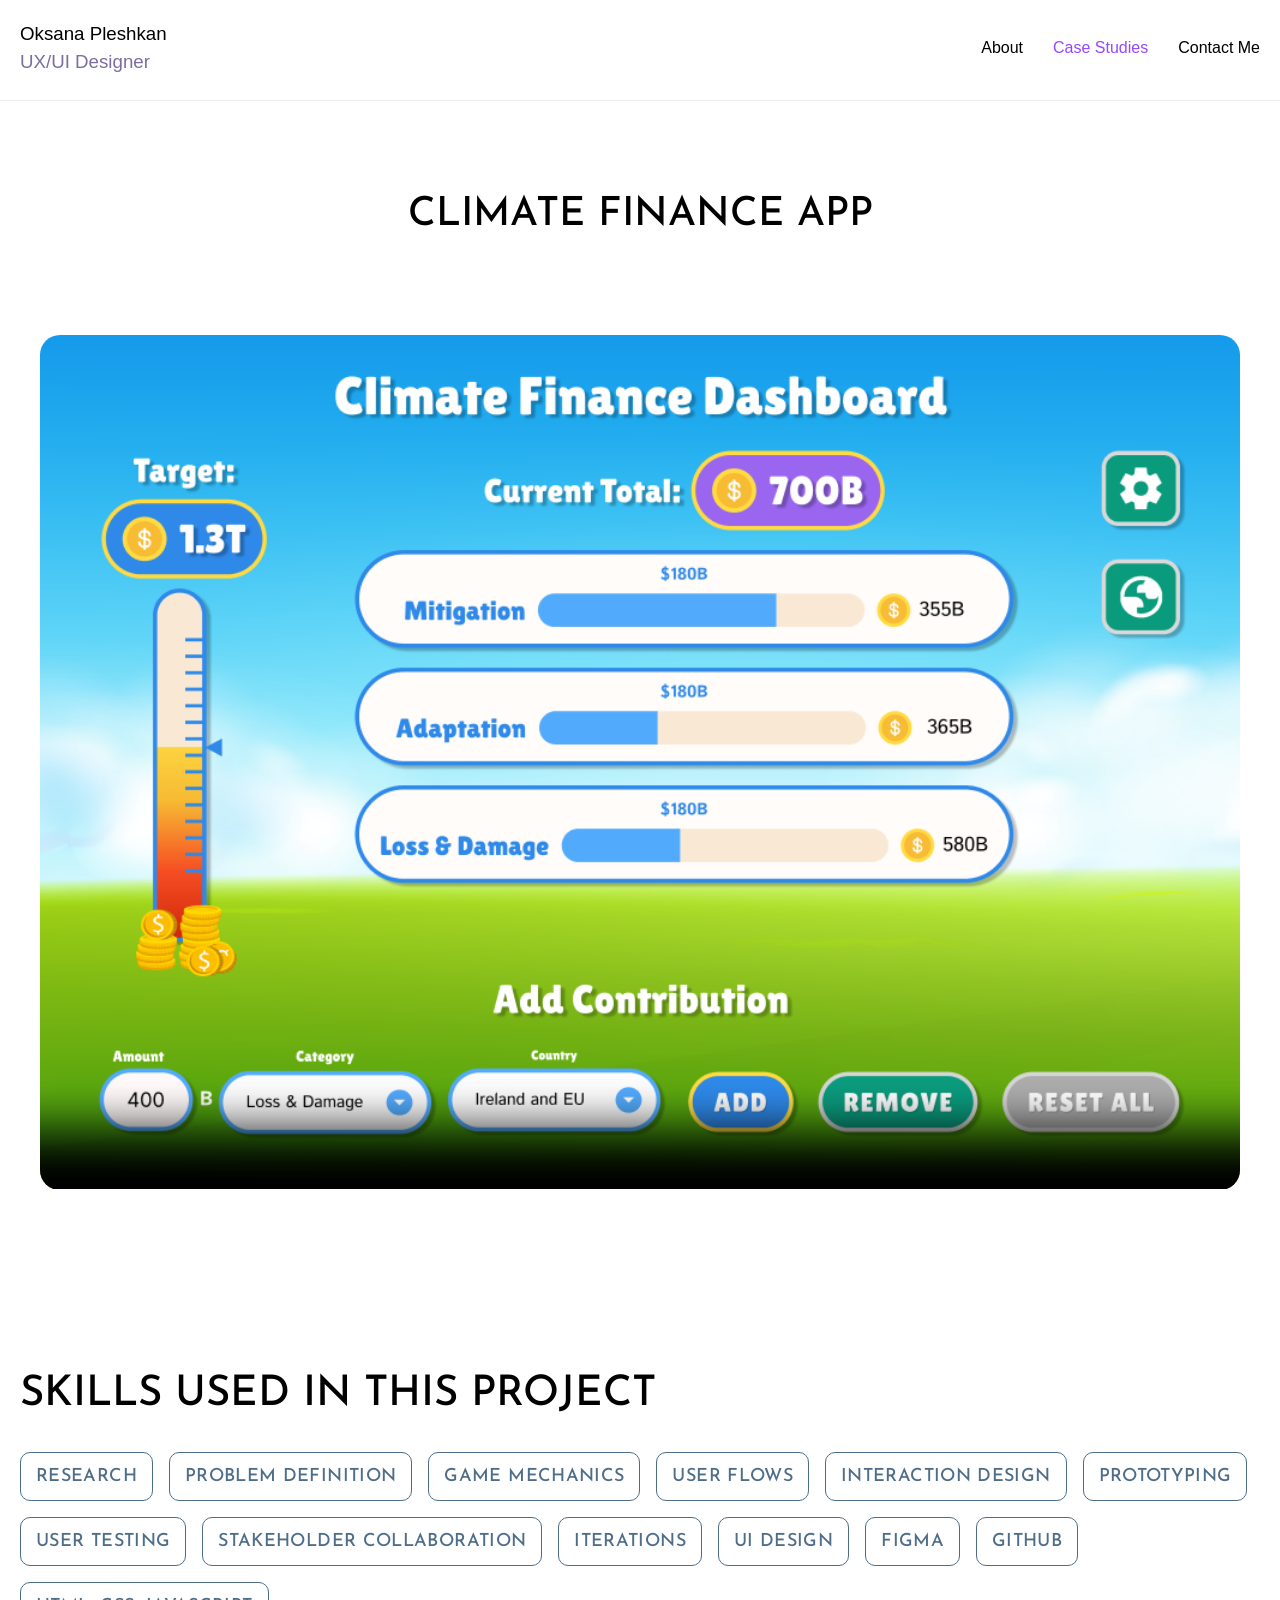
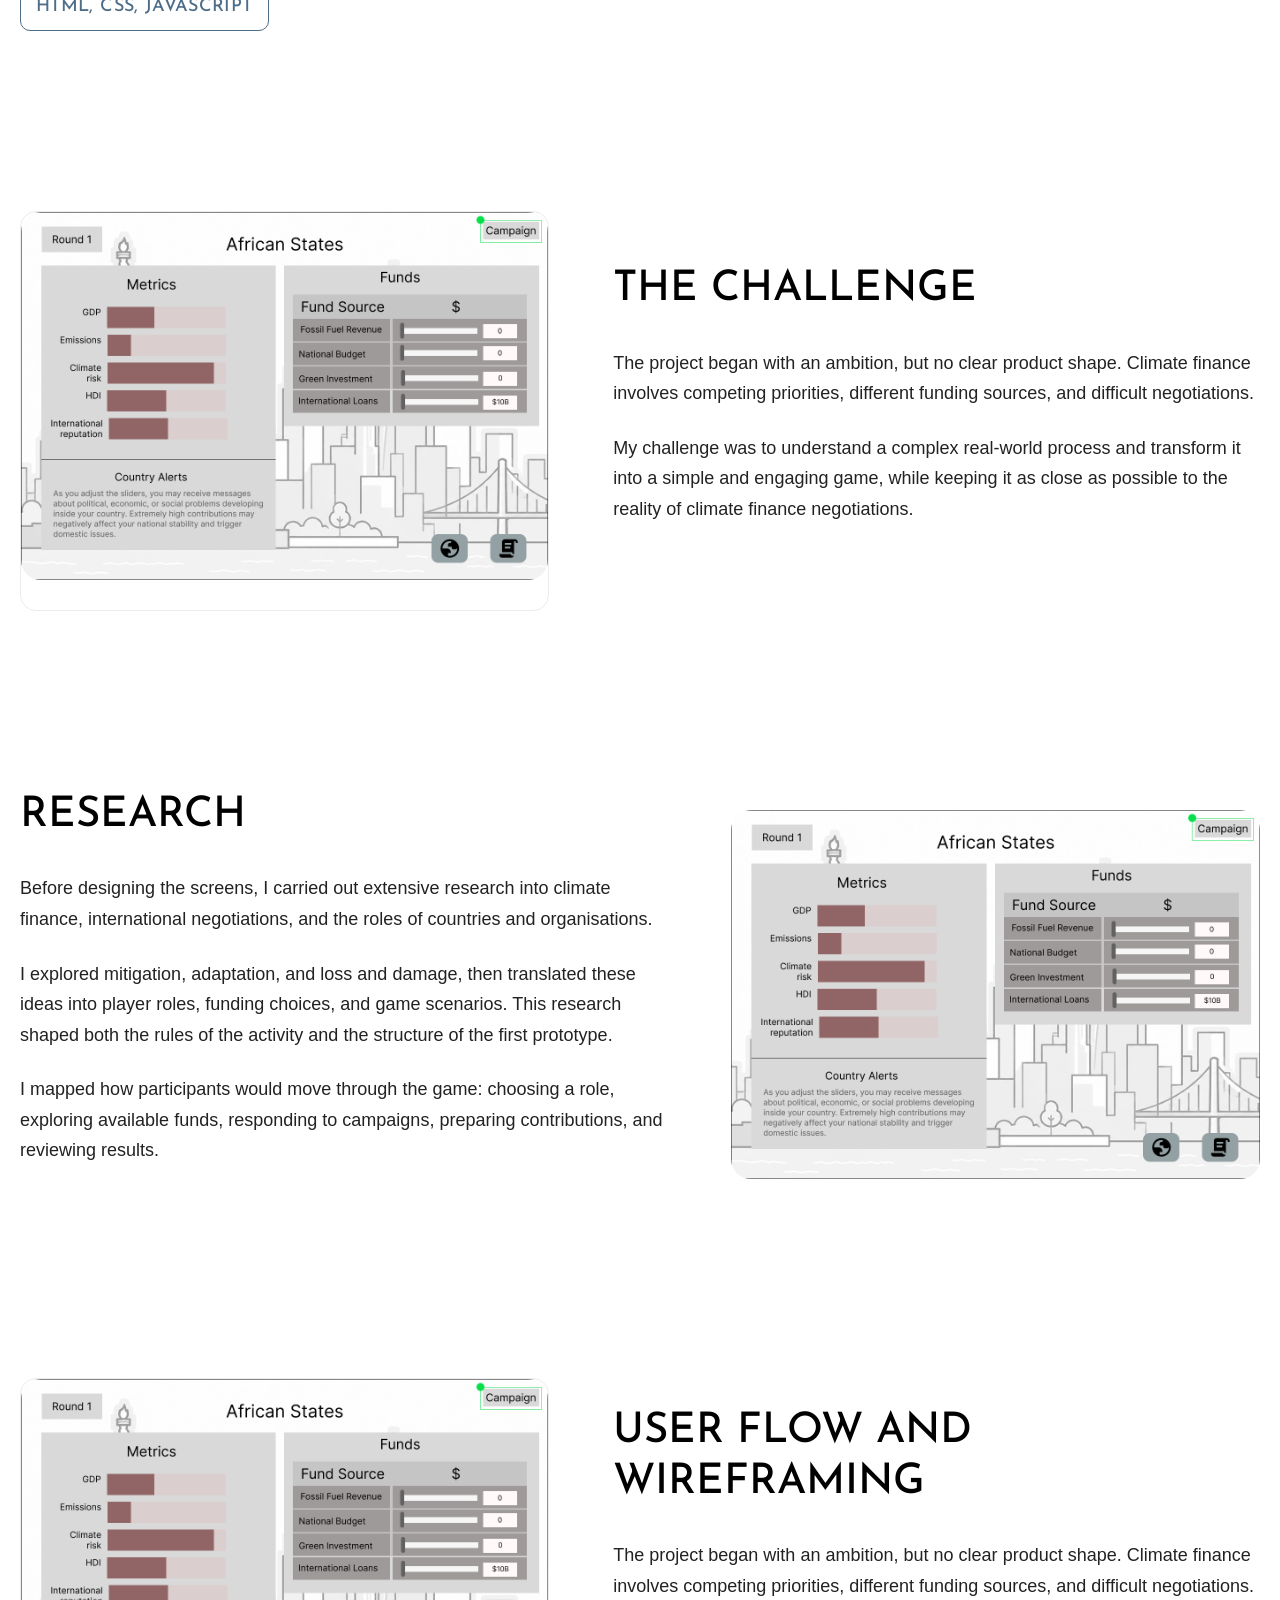
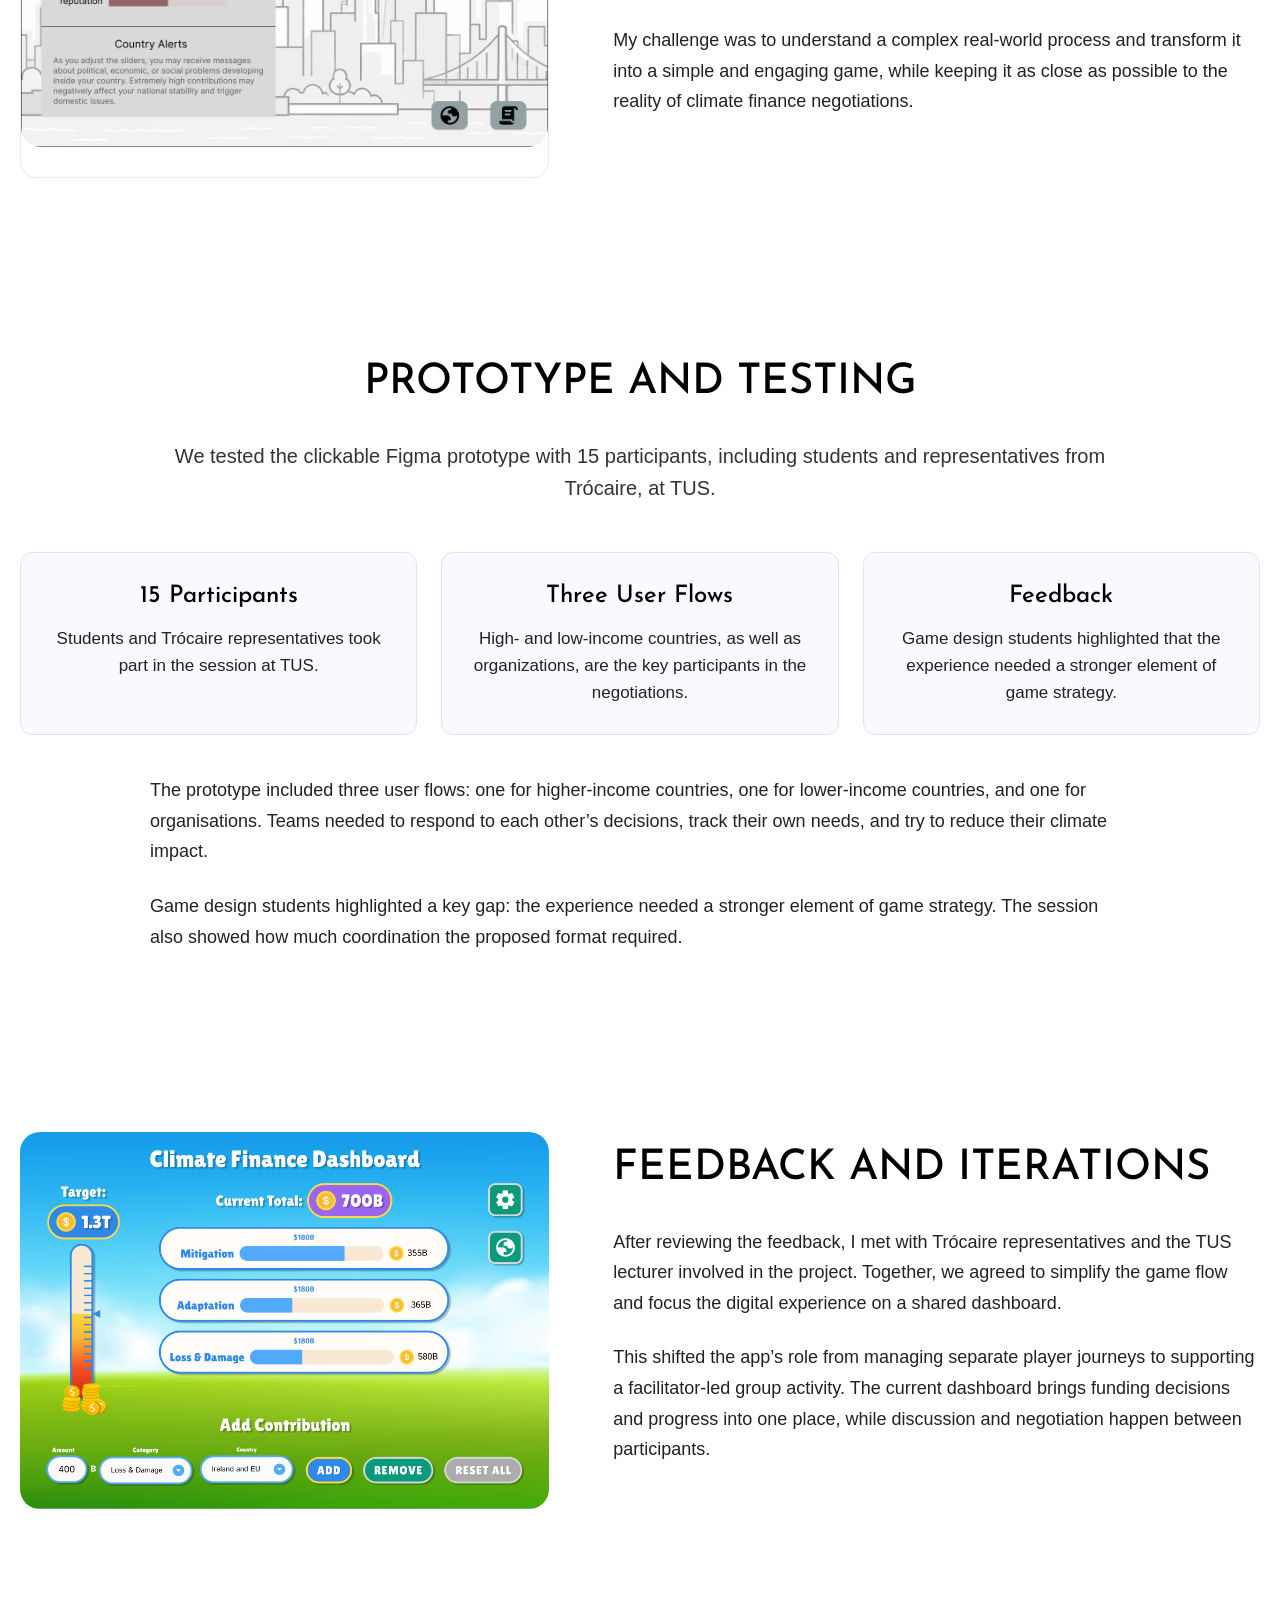
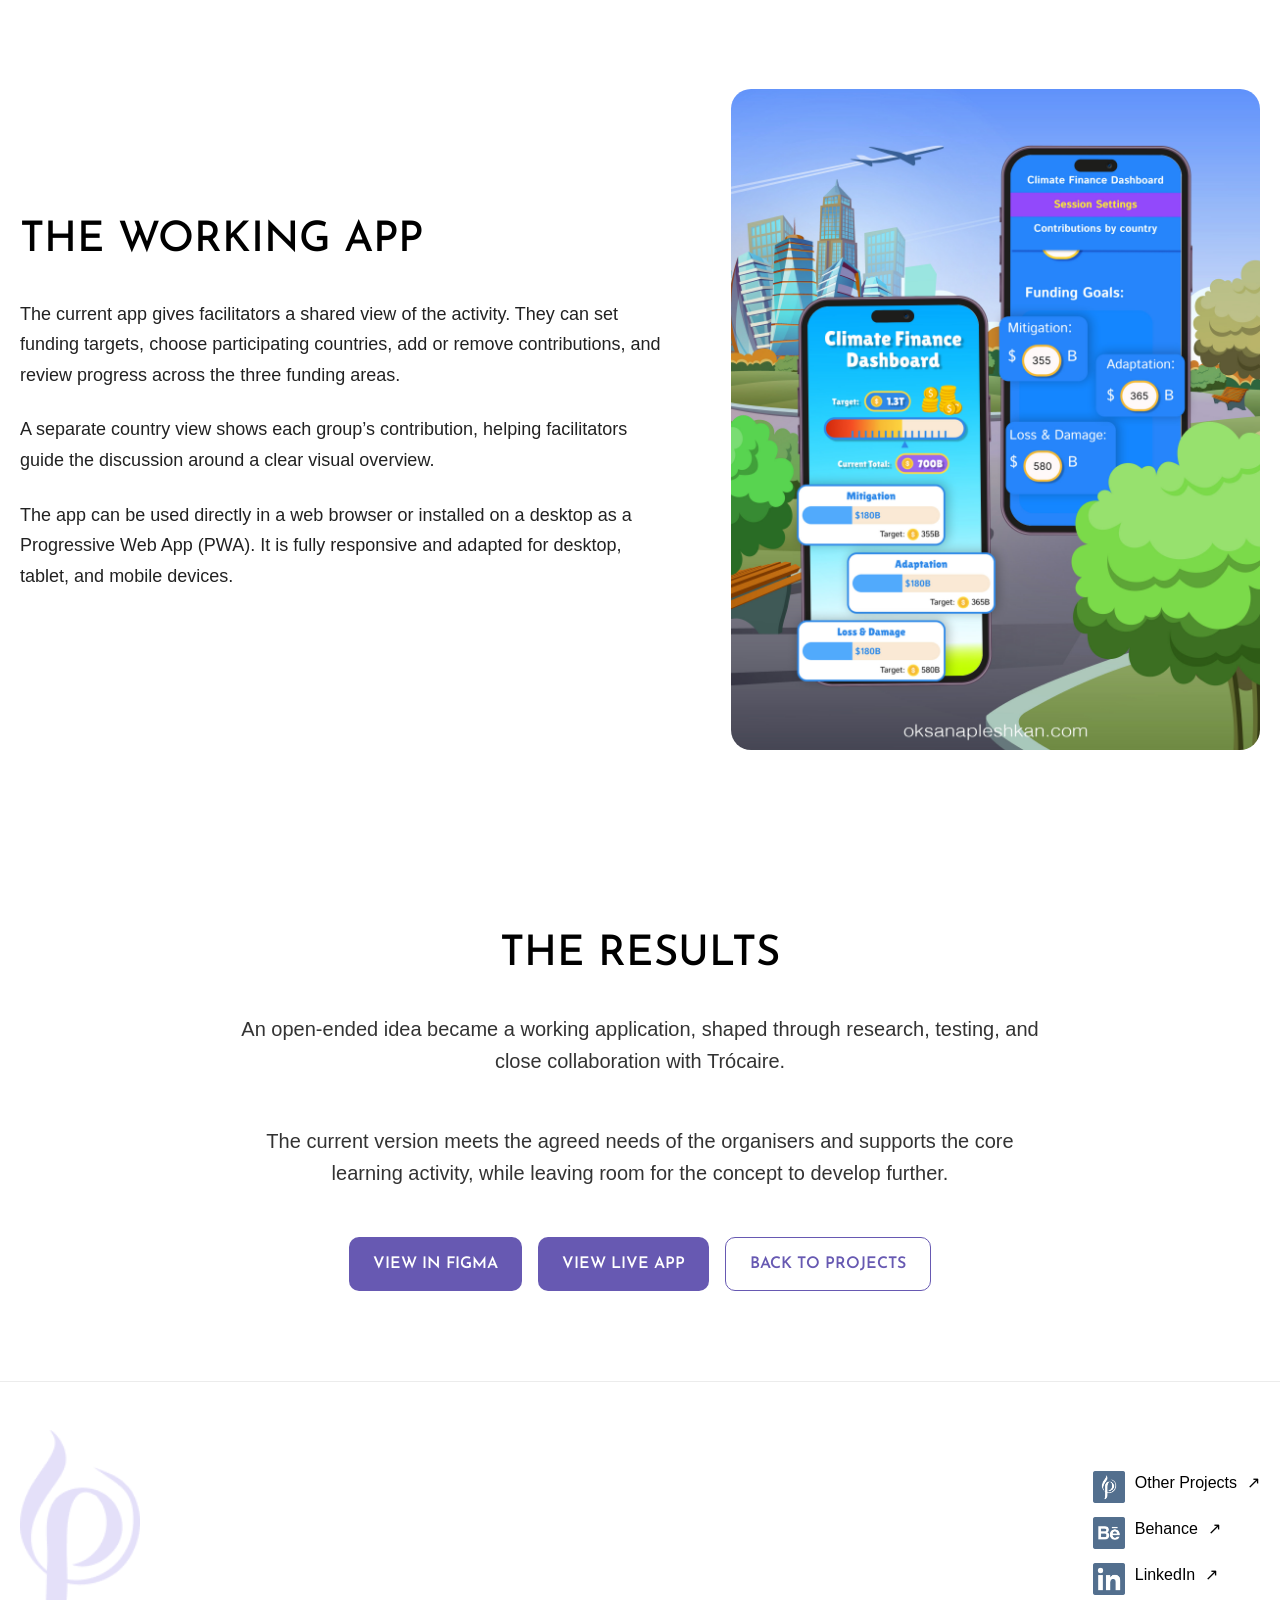
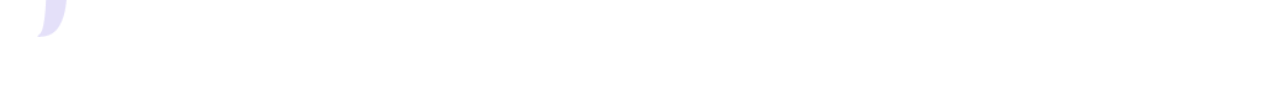
==== commit e9c2662d: "Update climate_finance.html" ====
--- a/climate_finance.html
+++ b/climate_finance.html
@@ -98,7 +98,7 @@
             <div class="container case-split case-split--reverse">
                 <div class="case-split__media">
                     <div class="case-image-scroll">
-                        <img src="images/participants.png" alt="participants screen in climate finance game" class="case-image">
+                        <img src="images/country-profile.png" alt="participants screen in climate finance game" class="case-image">
                     </div>
                 </div>
                 <div class="case-split__content">
@@ -130,10 +130,28 @@
             </div>
         </section>
 
+ <!-- User flow and wareframing -->
+ <section class="section case-detail">
+    <div class="container case-split case-split--reverse">
+        <div class="case-split__media">
+            <div class="case-image-scroll">
+                <img src="images/country-profile.png" alt="participants screen in climate finance game" class="case-image">
+            </div>
+        </div>
+        <div class="case-split__content">
+            <h2 class="case-section-title">User flow and wireframing</h2>
+            <div class="case-text">
+                <p>The project began with an ambition, but no clear product shape. Climate finance involves competing priorities, different funding sources, and difficult negotiations.</p>
+                <p>My challenge was to understand a complex real-world process and transform it into a simple and engaging game, while keeping it as close as possible to the reality of climate finance negotiations.</p>
+            </div>
+        </div>
+    </div>
+</section>
+
         <!-- Testing -->
         <section class="section case-process">
             <div class="container">
-                <h2 class="case-section-title case-section-title--center">Testing the First Prototype</h2>
+                <h2 class="case-section-title case-section-title--center">Prototype and Testing </h2>
                 <p class="case-section-subtitle">We tested the clickable Figma prototype with 15 participants, including students and representatives from Trócaire, at TUS.</p>
                 <div class="cards-grid cards-grid--3">
                     <article class="card card--compact"><h3 class="card__title">15 Participants</h3><p class="card__text">Students and Trócaire representatives took part in the session at TUS.</p></article>
@@ -155,7 +173,7 @@
        
                 </figure></div>
                 <div class="case-split__content">
-                    <h2 class="case-section-title">From Feedback to a Simpler Direction</h2>
+                    <h2 class="case-section-title">Feedback and iterations</h2>
                     <div class="case-text">
                         <p>After reviewing the feedback, I met with Trócaire representatives and the TUS lecturer involved in the project. Together, we agreed to simplify the game flow and focus the digital experience on a shared dashboard.</p>
                         <p>This shifted the app’s role from managing separate player journeys to supporting a facilitator-led group activity. The current dashboard brings funding decisions and progress into one place, while discussion and negotiation happen between participants.</p>
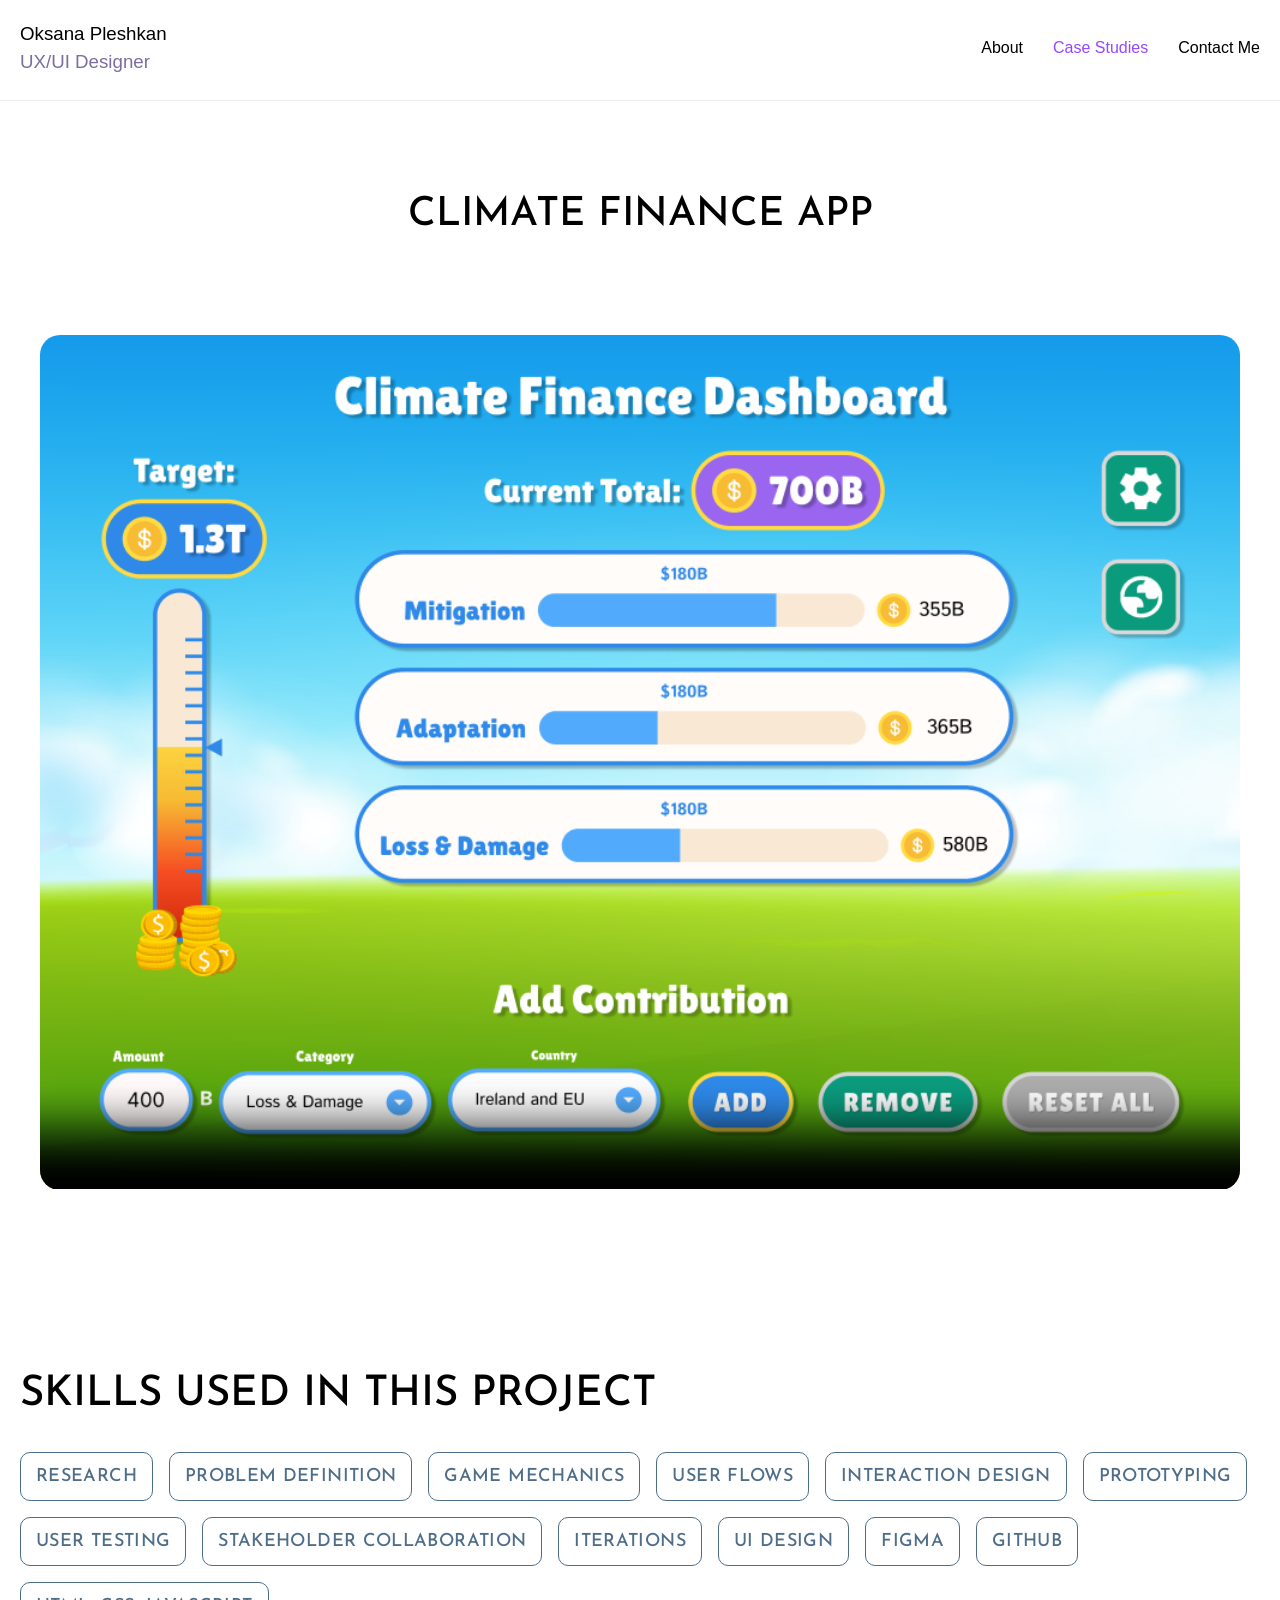
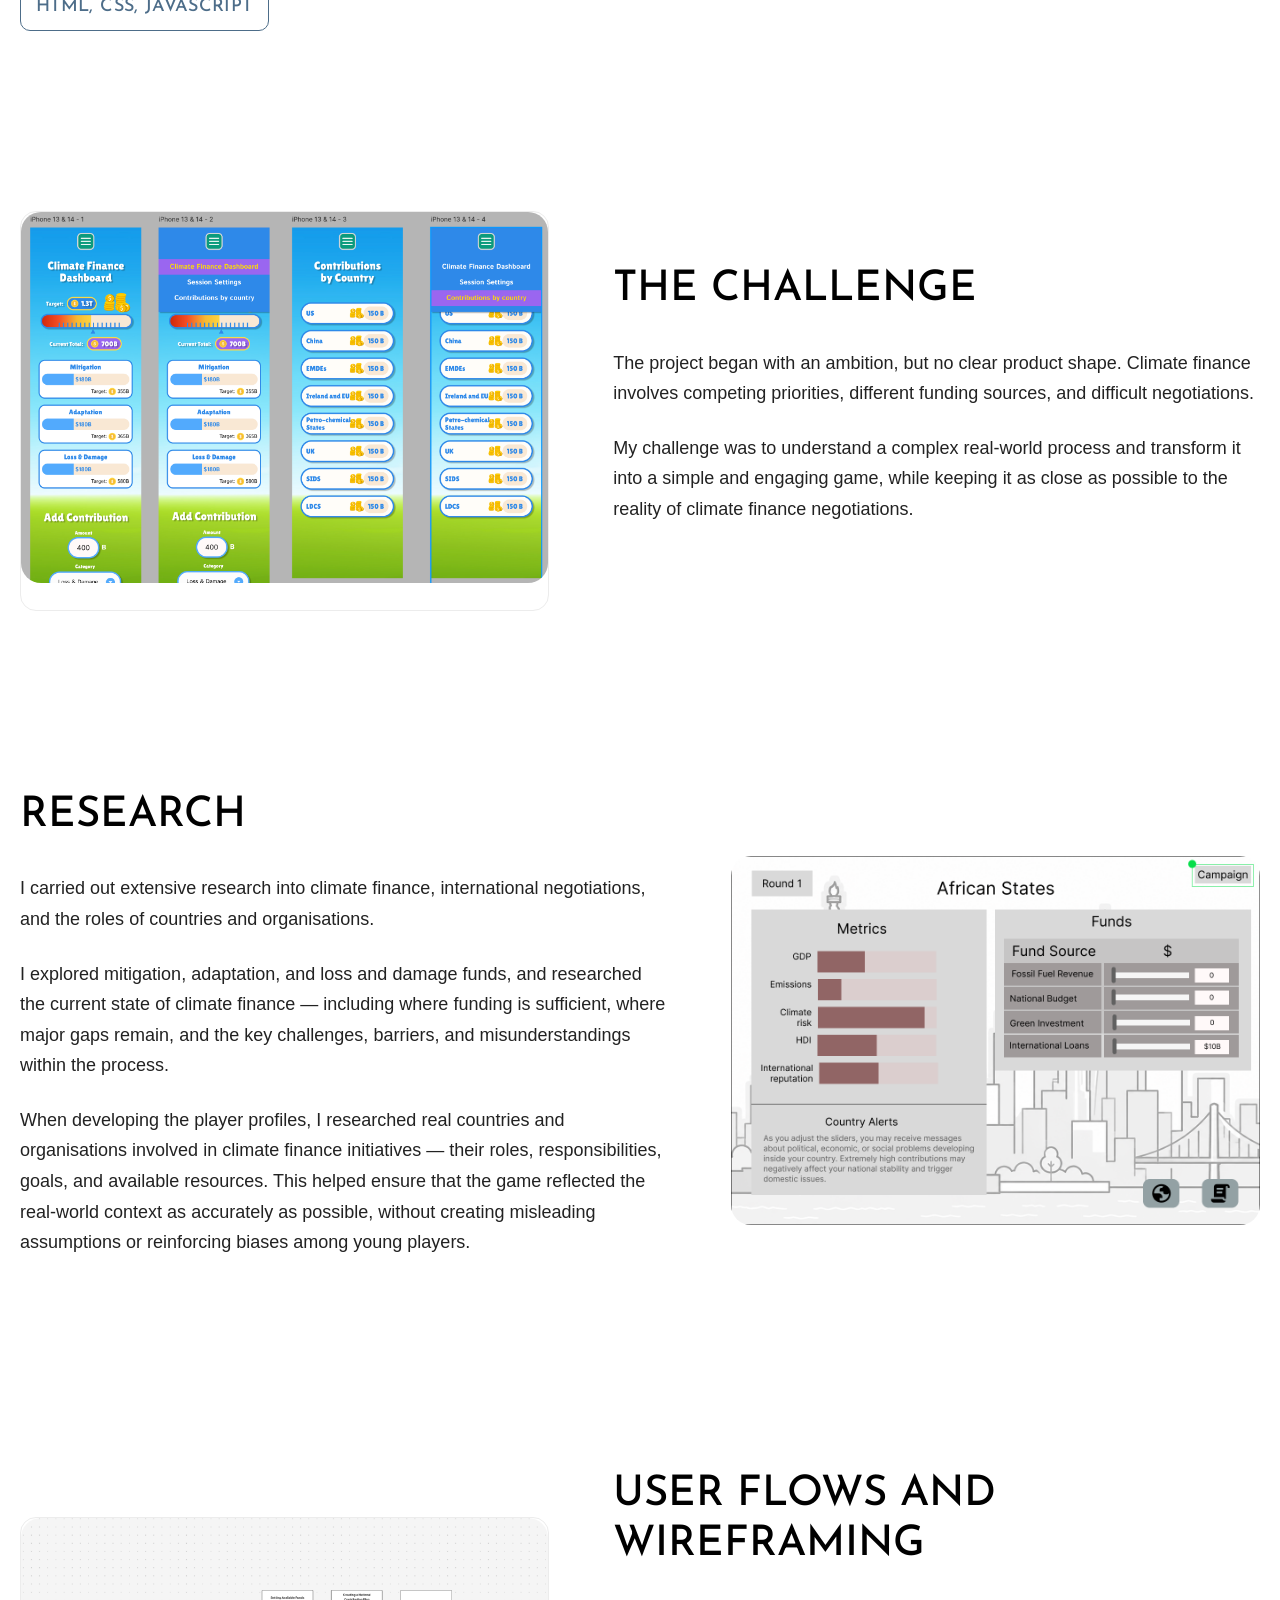
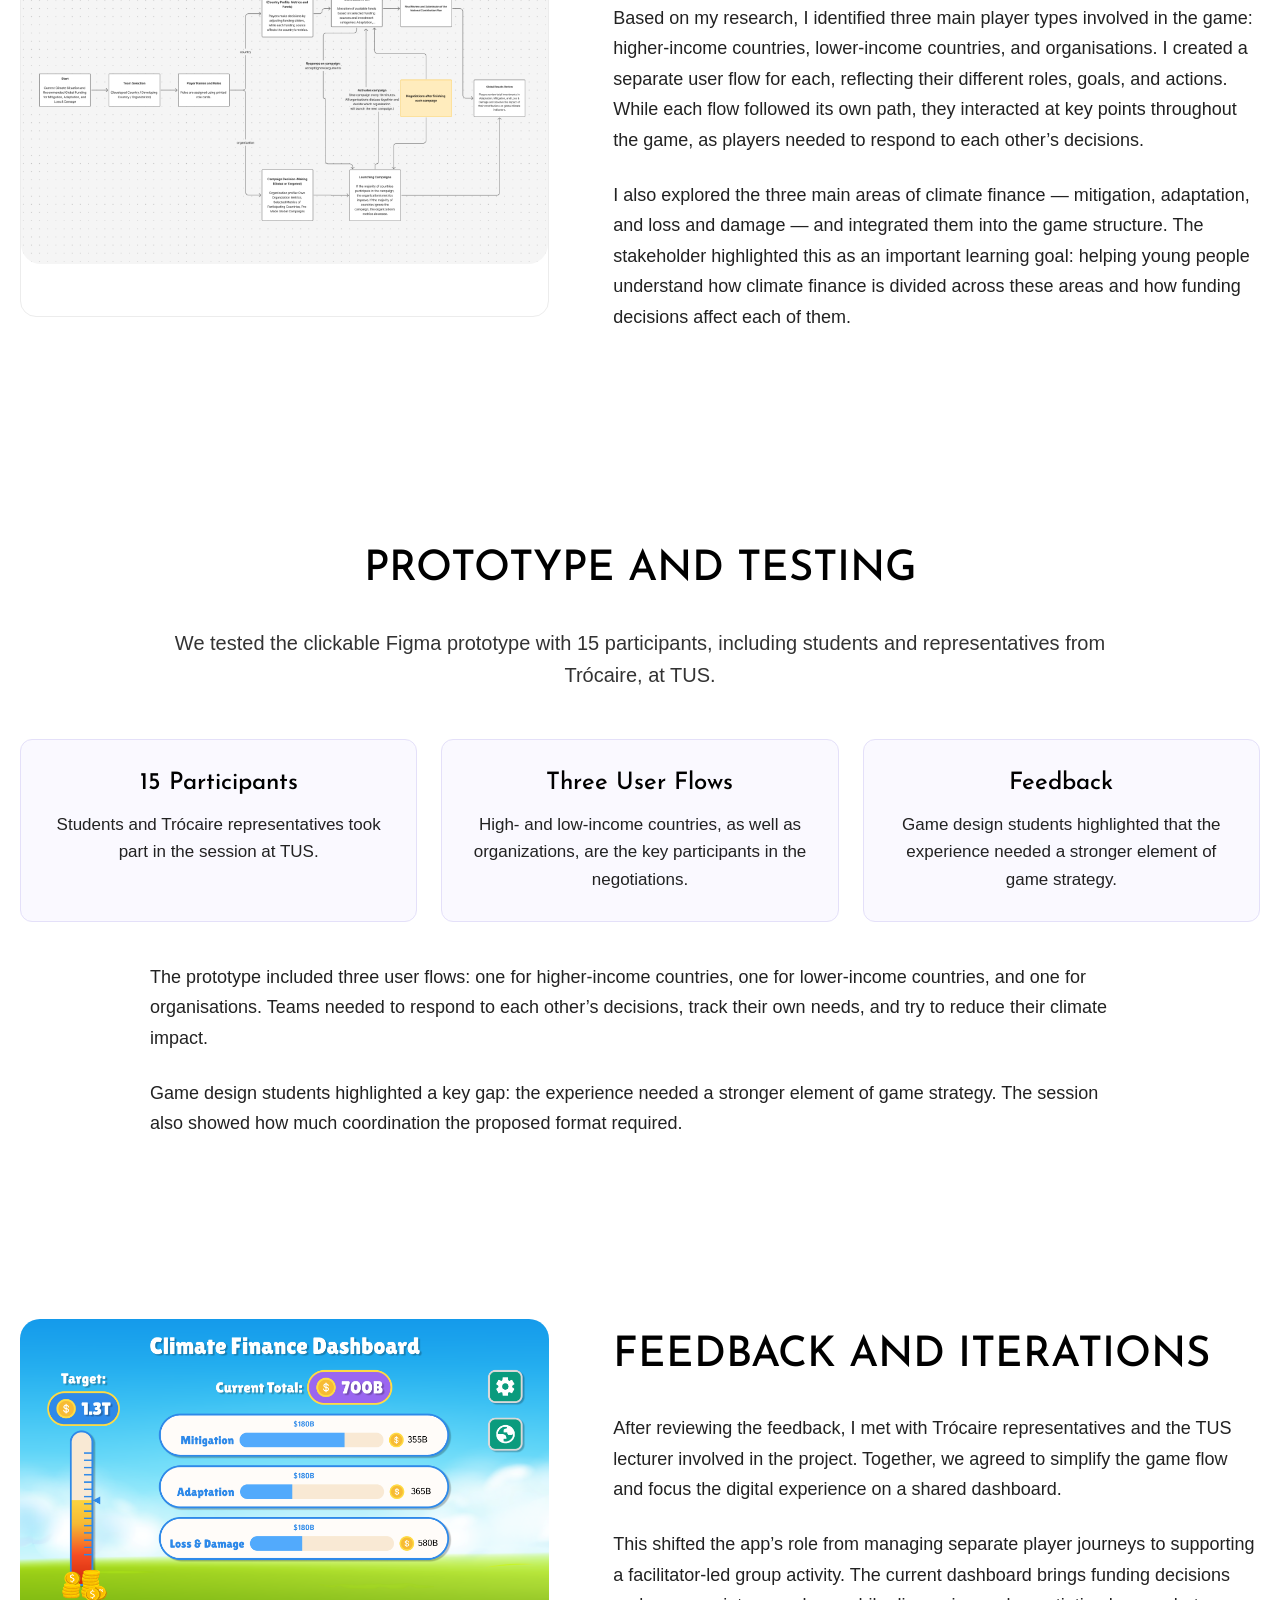
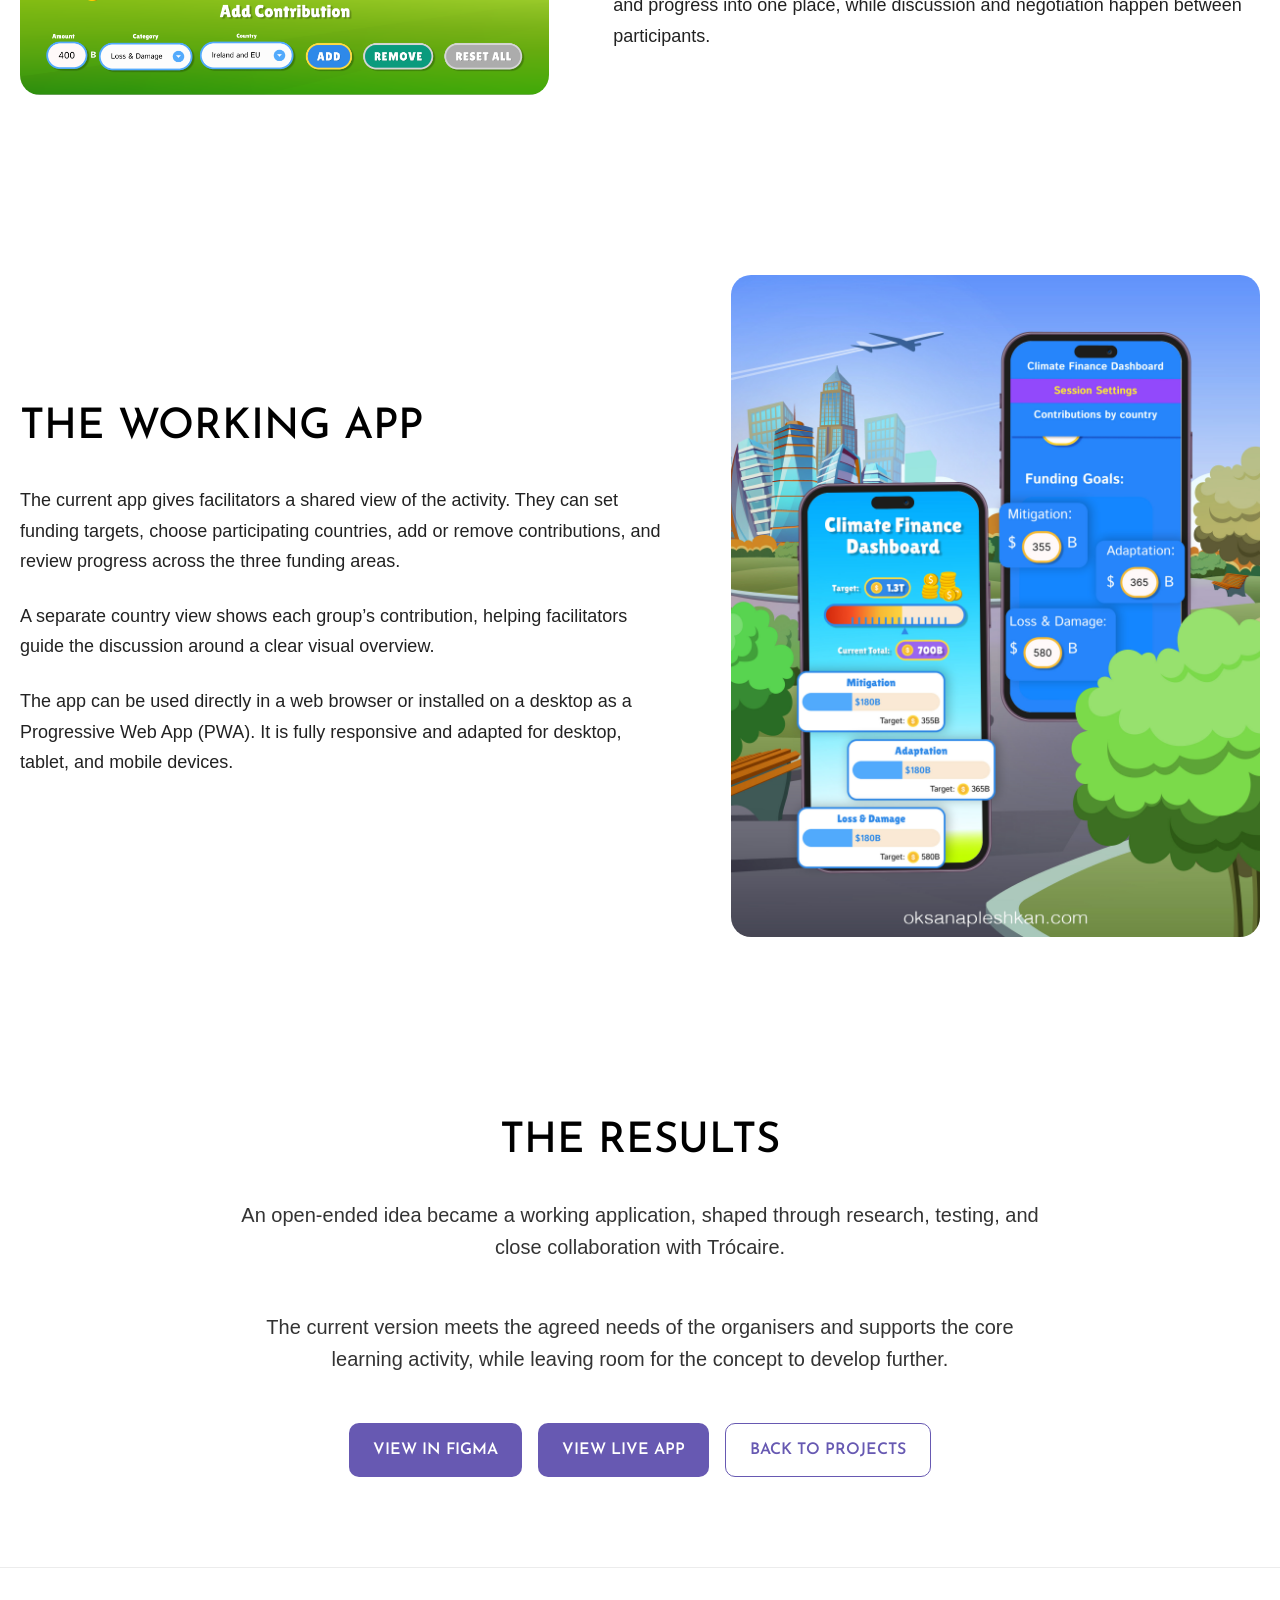
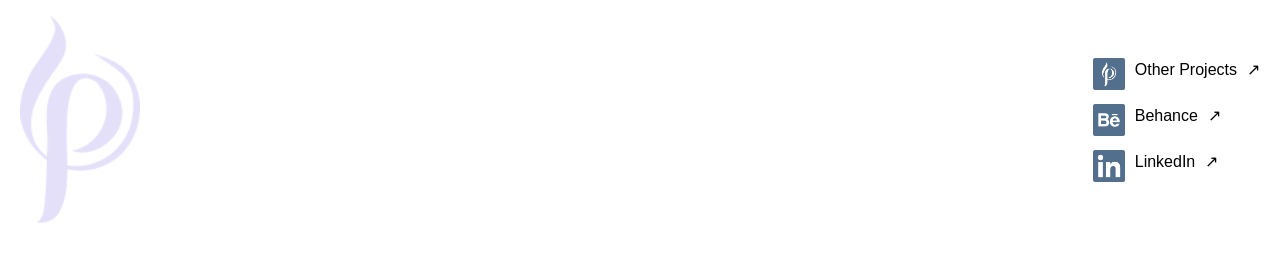
==== commit ba6e0fa4: "content" ====
--- a/climate_finance.html
+++ b/climate_finance.html
@@ -98,7 +98,7 @@
             <div class="container case-split case-split--reverse">
                 <div class="case-split__media">
                     <div class="case-image-scroll">
-                        <img src="images/country-profile.png" alt="participants screen in climate finance game" class="case-image">
+                        <img src="images/climate-mob.png" alt="participants screen in climate finance game" class="case-image">
                     </div>
                 </div>
                 <div class="case-split__content">
@@ -112,16 +112,17 @@
             </div>
         </section>
 
-        <!-- Research That Shaped the Game -->
+        <!-- Research  -->
         <section class="section case-detail">
             <div class="container case-split">
                 
                 <div class="case-split__content">
                     <h2 class="case-section-title">Research</h2>
                     <div class="case-text">
-                        <p>Before designing the screens, I carried out extensive research into climate finance, international negotiations, and the roles of countries and organisations.</p>
-                        <p>I explored mitigation, adaptation, and loss and damage, then translated these ideas into player roles, funding choices, and game scenarios. This research shaped both the rules of the activity and the structure of the first prototype.</p>
-                        <p>I mapped how participants would move through the game: choosing a role, exploring available funds, responding to campaigns, preparing contributions, and reviewing results.</p>
+                        <p>I carried out extensive research into climate finance, international negotiations, and the roles of countries and organisations.</p>
+                        <p>I explored mitigation, adaptation, and loss and damage funds, and researched the current state of climate finance — including where funding is sufficient, where major gaps remain, and the key challenges, barriers, and misunderstandings within the process.</p>
+                        <p>When developing the player profiles, I researched real countries and organisations involved in climate finance initiatives — their roles, responsibilities, goals, and available resources. This helped ensure that the game reflected the real-world context as accurately as possible, without creating misleading assumptions or reinforcing biases among young players.
+                        </p>
                     </div>
                 </div>
                 <div class="case-split__media"><figure class="case-figure">
@@ -135,14 +136,14 @@
     <div class="container case-split case-split--reverse">
         <div class="case-split__media">
             <div class="case-image-scroll">
-                <img src="images/country-profile.png" alt="participants screen in climate finance game" class="case-image">
+                <img src="images/user-flow.png" alt="participants screen in climate finance game" class="case-image">
             </div>
         </div>
         <div class="case-split__content">
-            <h2 class="case-section-title">User flow and wireframing</h2>
+            <h2 class="case-section-title">User flows and wireframing</h2>
             <div class="case-text">
-                <p>The project began with an ambition, but no clear product shape. Climate finance involves competing priorities, different funding sources, and difficult negotiations.</p>
-                <p>My challenge was to understand a complex real-world process and transform it into a simple and engaging game, while keeping it as close as possible to the reality of climate finance negotiations.</p>
+                <p>Based on my research, I identified three main player types involved in the game: higher-income countries, lower-income countries, and organisations. I created a separate user flow for each, reflecting their different roles, goals, and actions. While each flow followed its own path, they interacted at key points throughout the game, as players needed to respond to each other’s decisions.</p>
+                <p>I also explored the three main areas of climate finance — mitigation, adaptation, and loss and damage — and integrated them into the game structure. The stakeholder highlighted this as an important learning goal: helping young people understand how climate finance is divided across these areas and how funding decisions affect each of them.</p>
             </div>
         </div>
     </div>
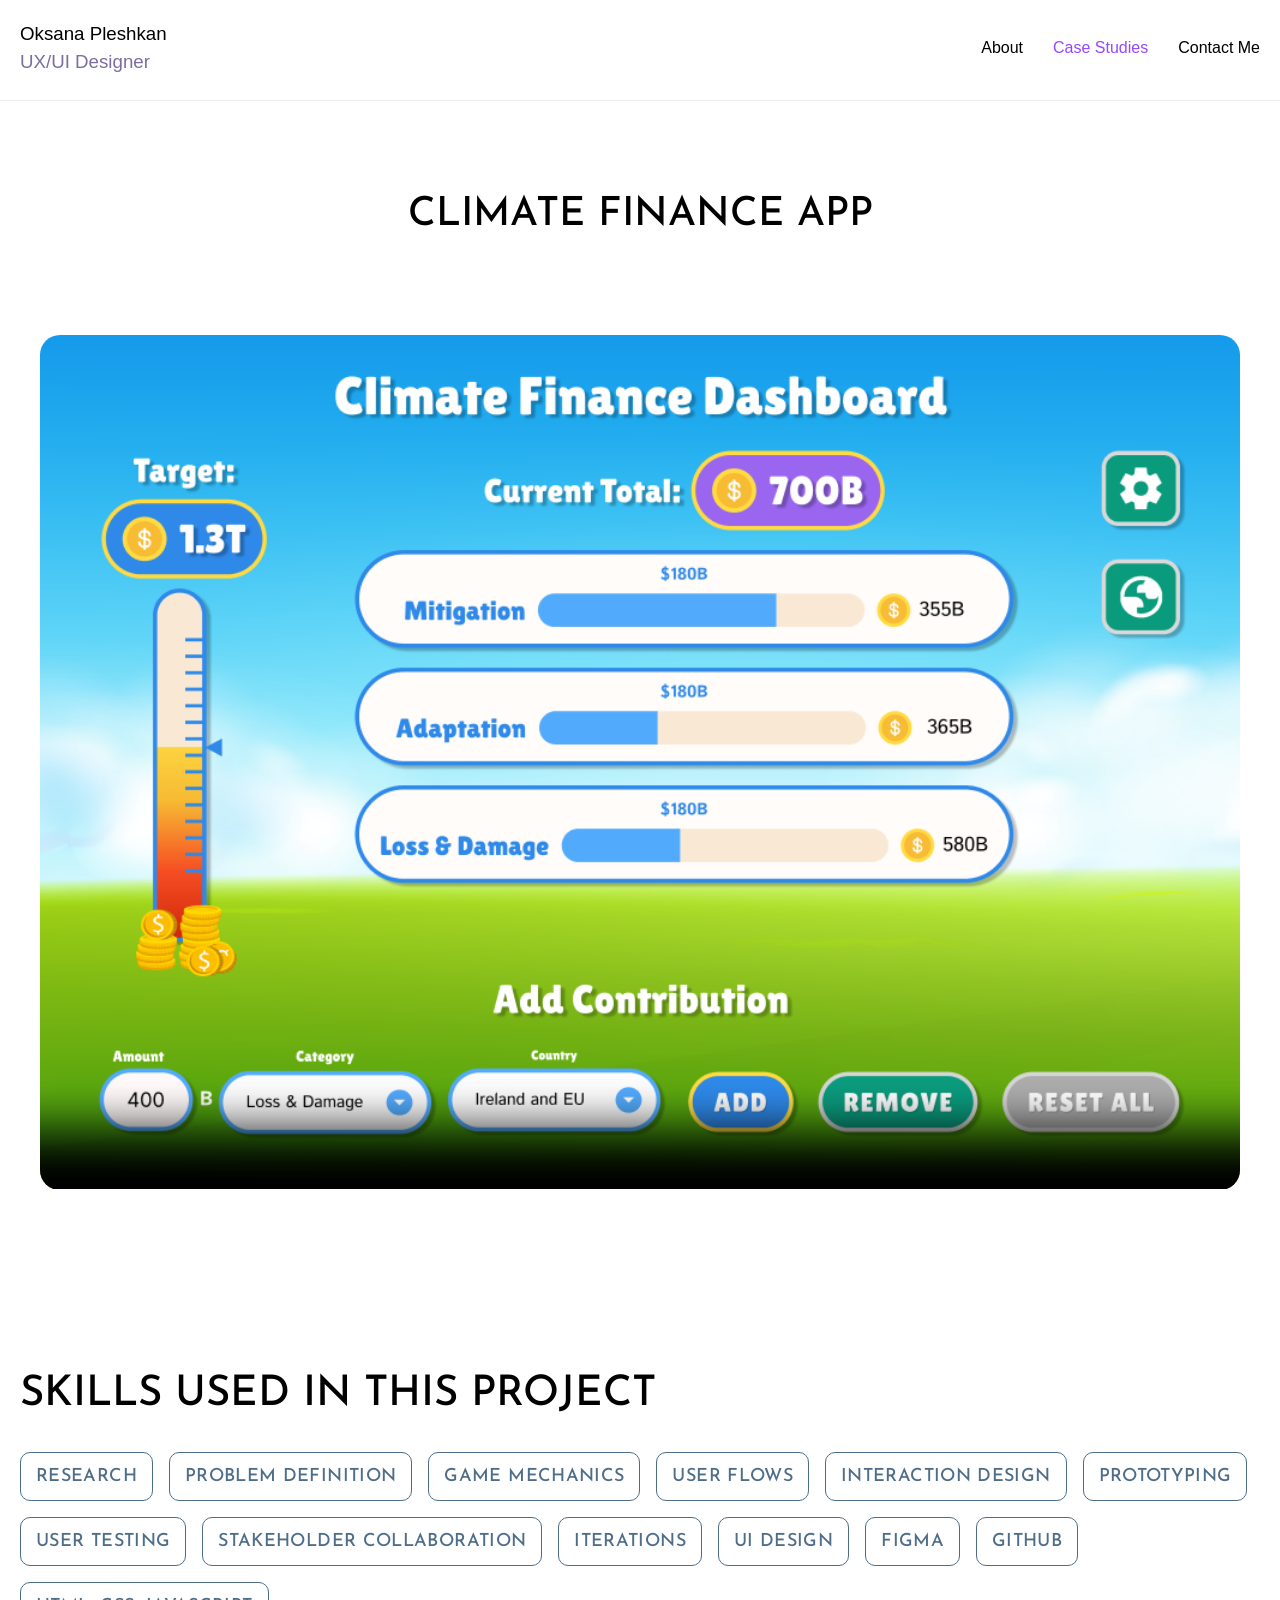
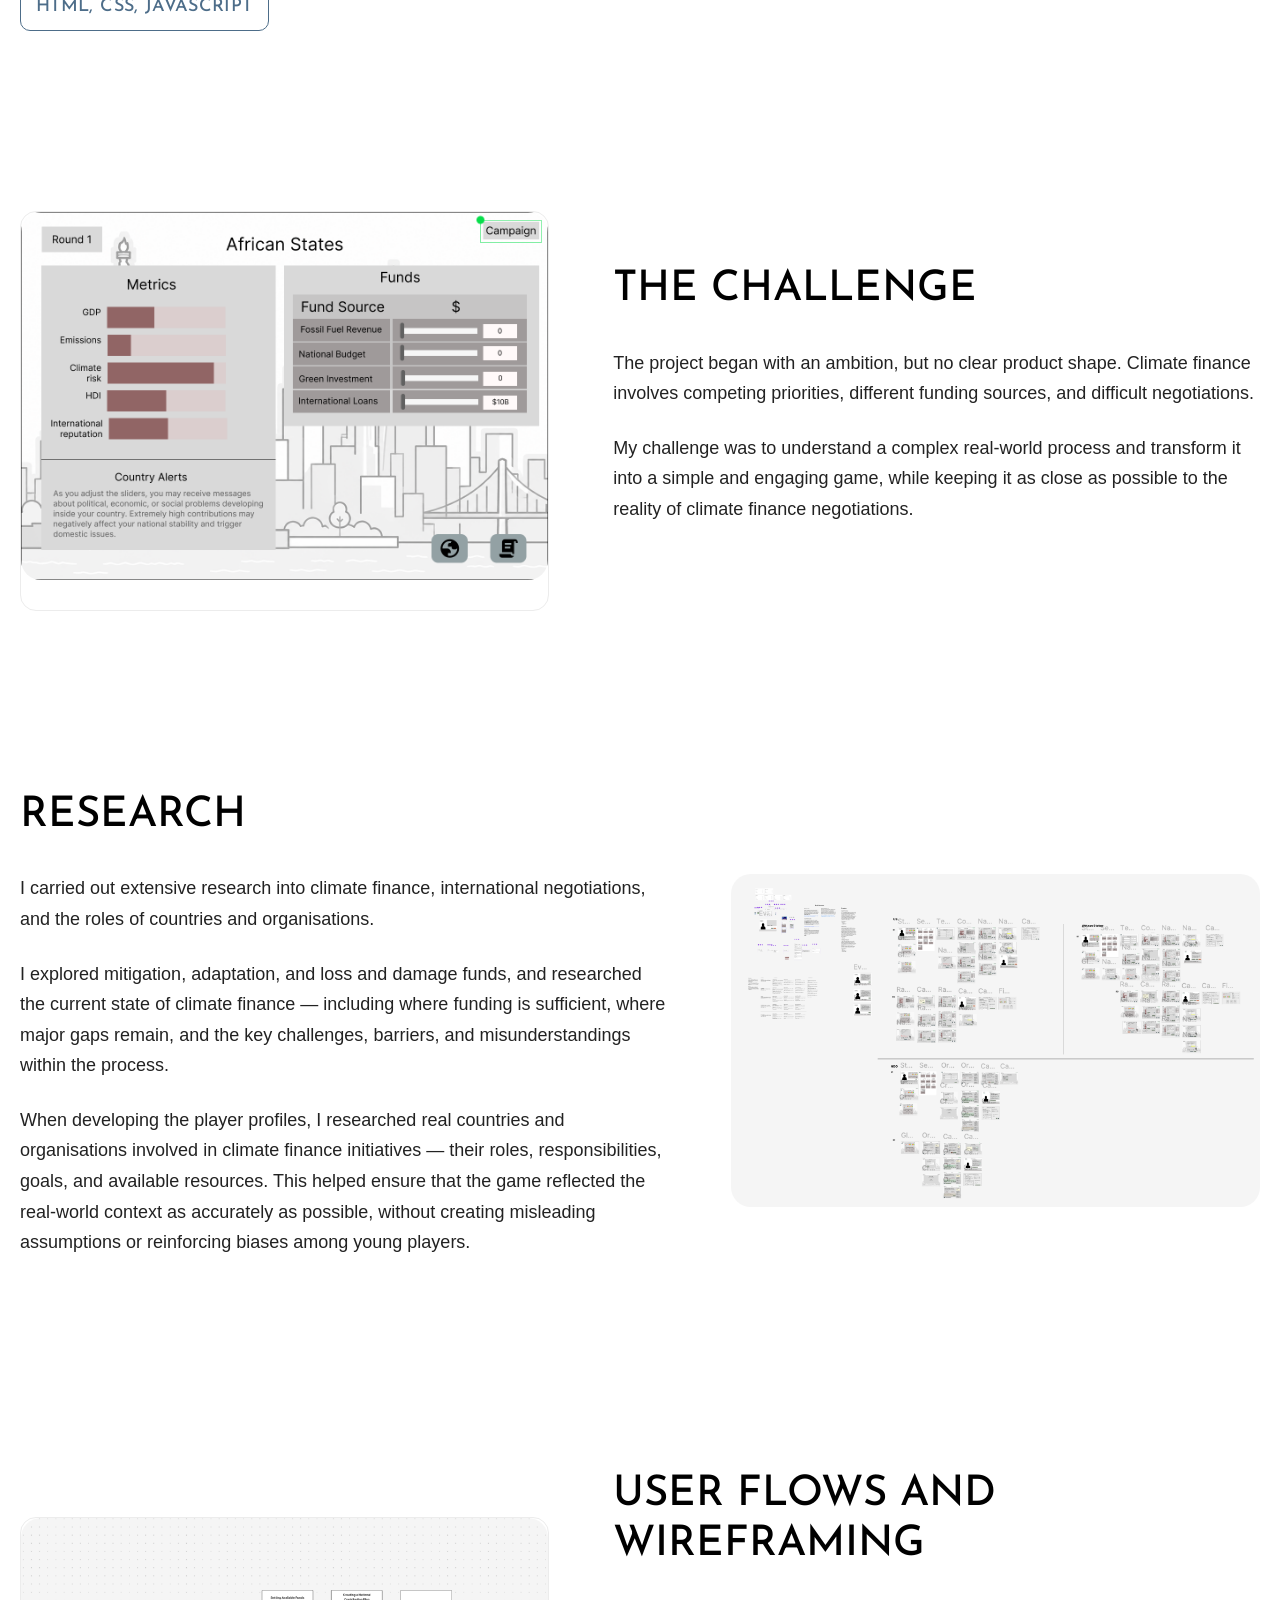
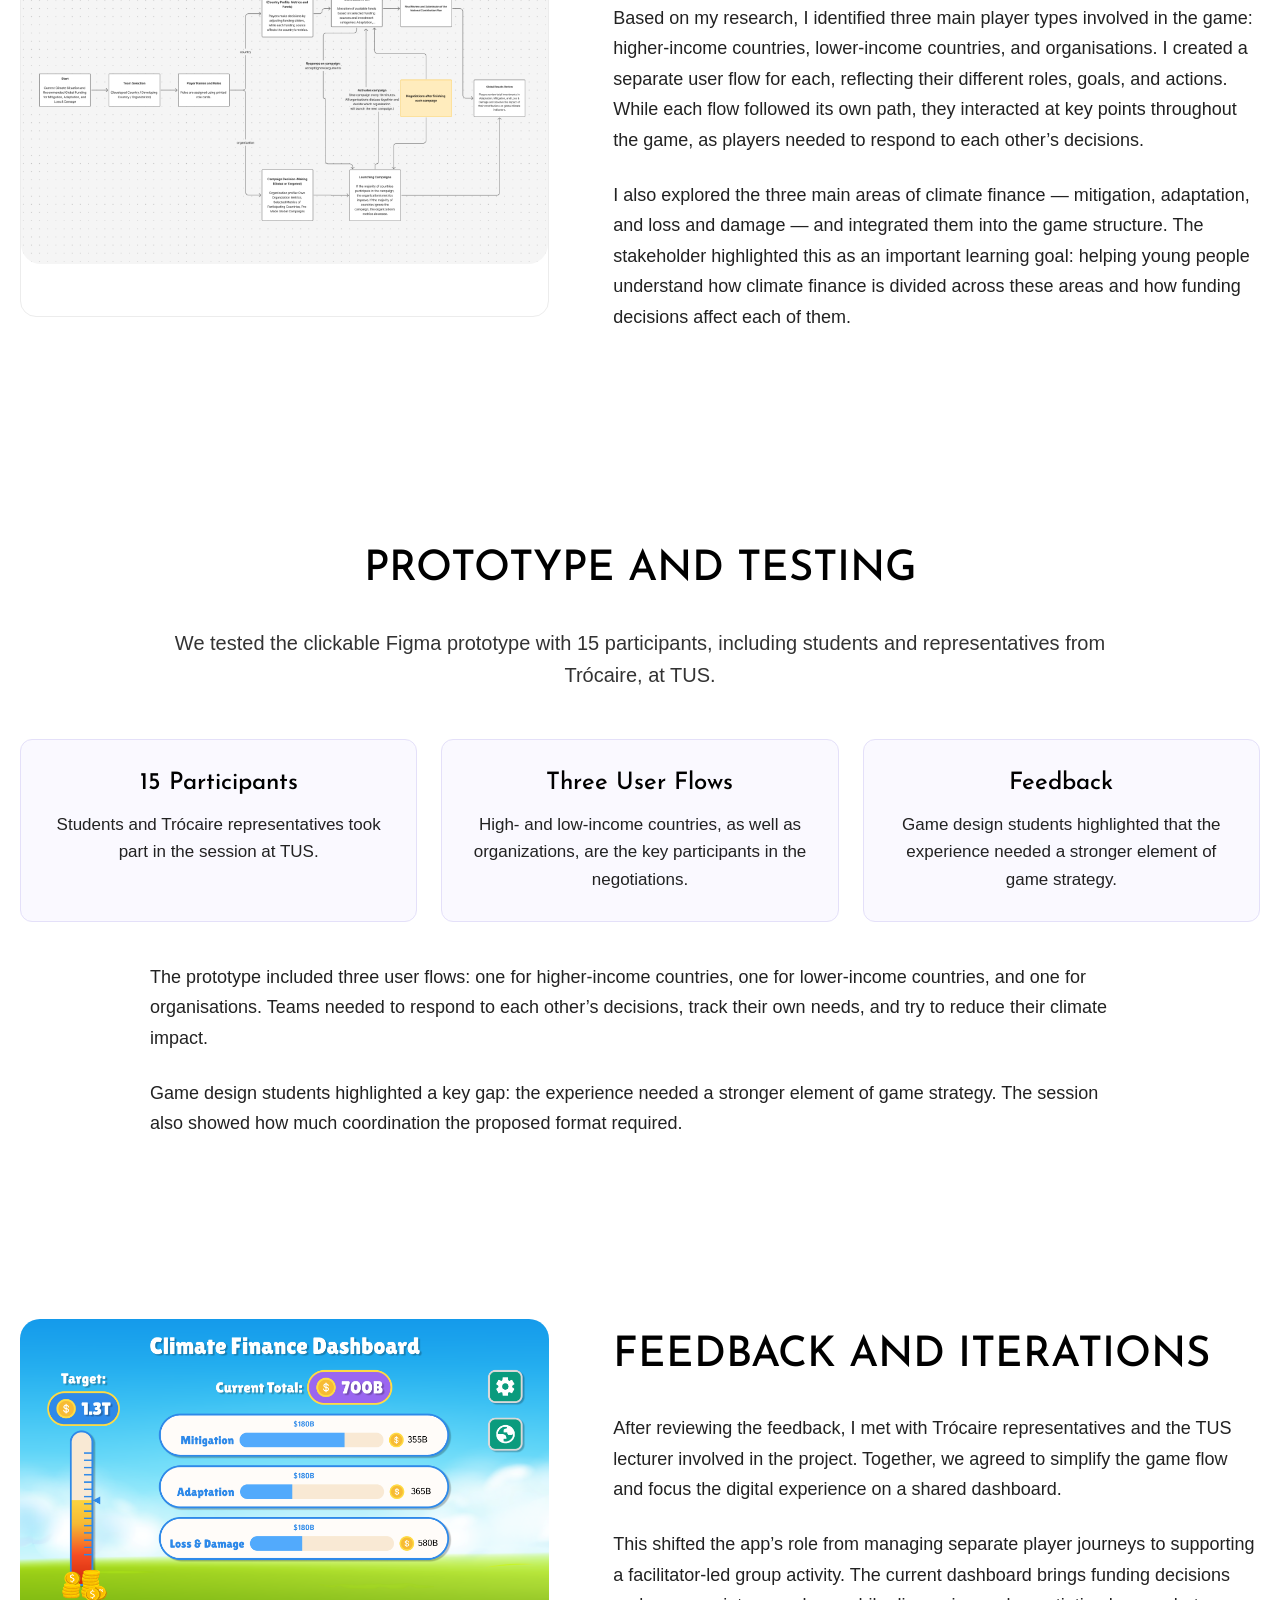
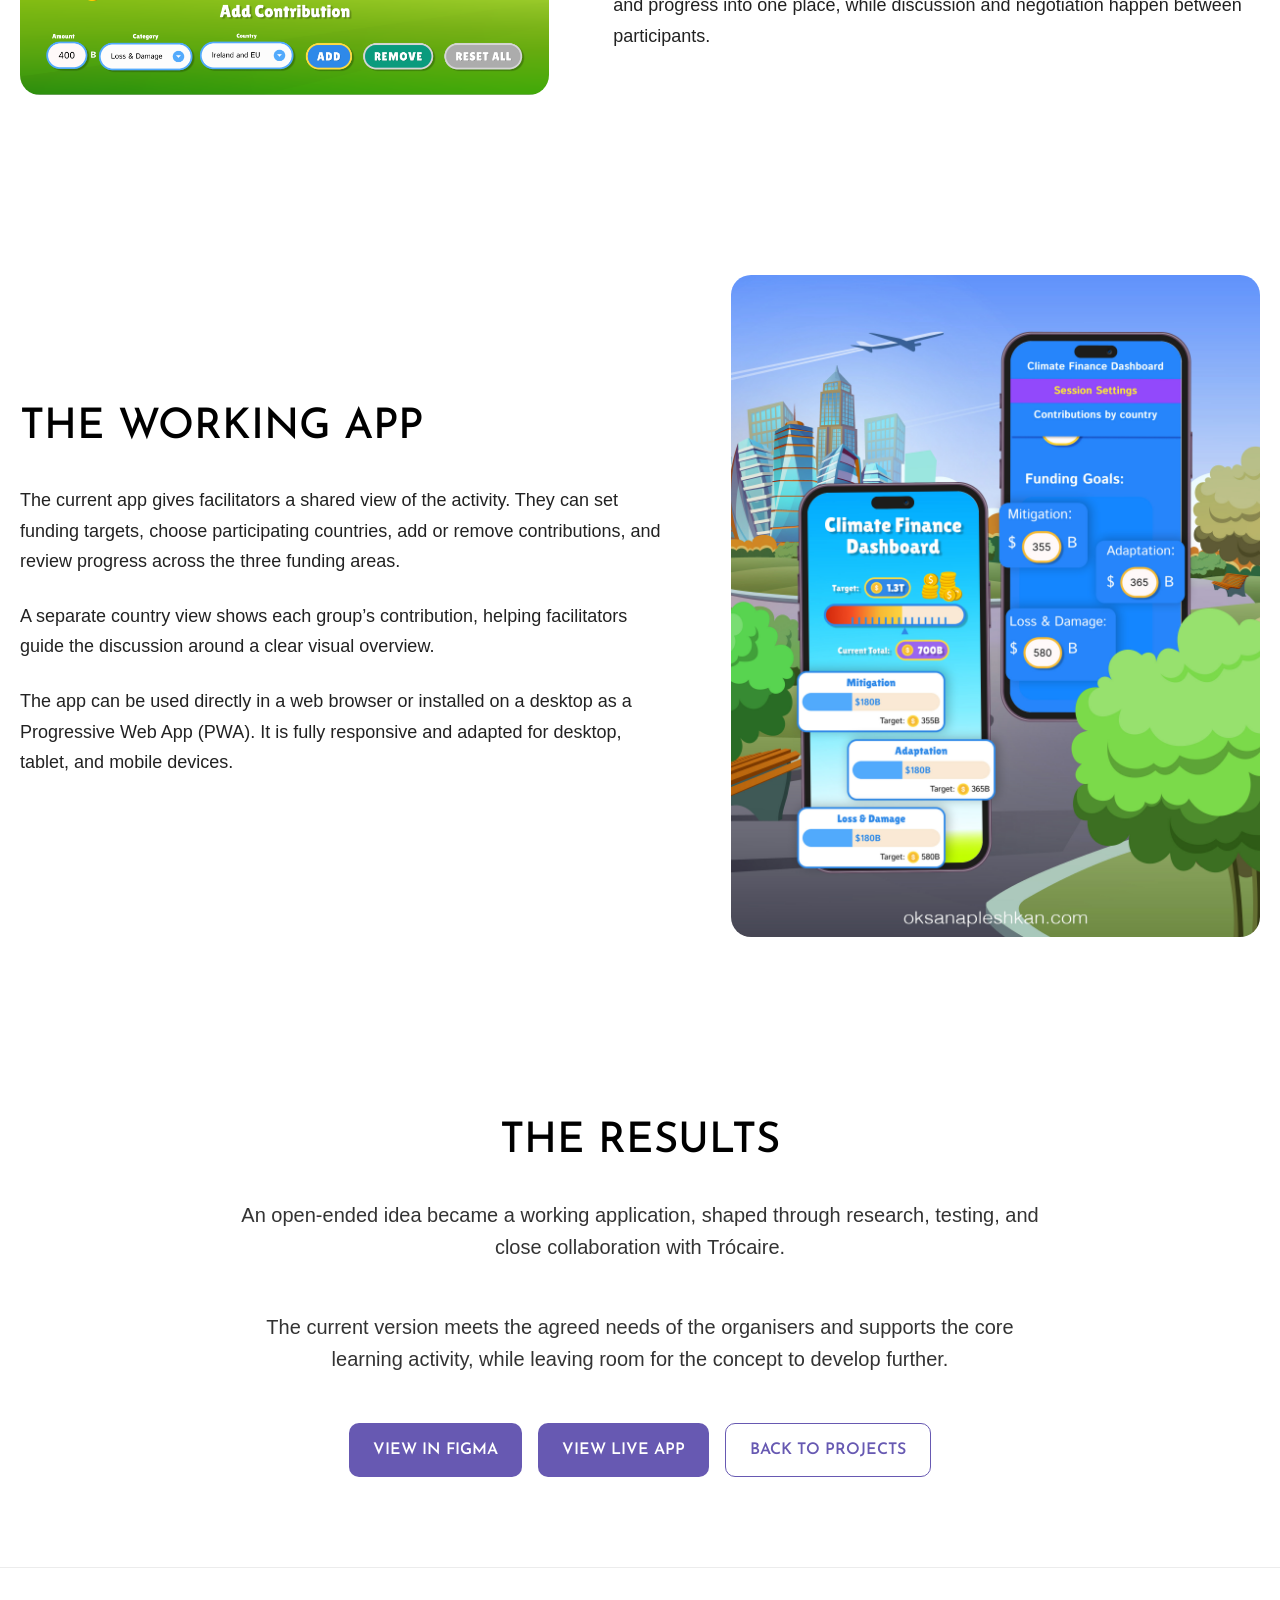
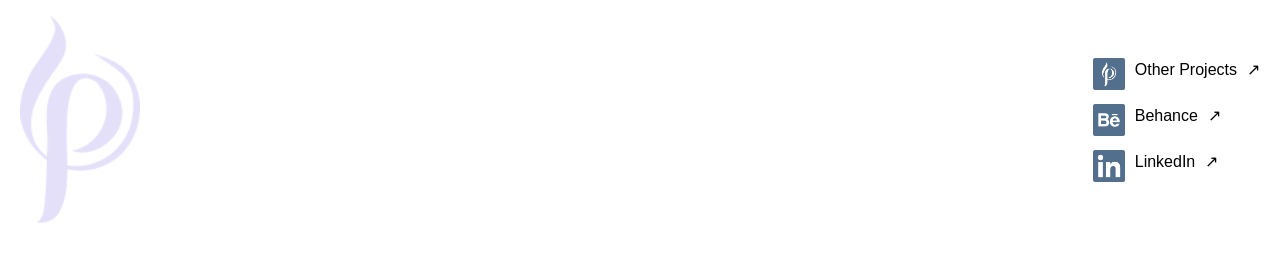
==== commit e74bb84b: "content" ====
--- a/climate_finance.html
+++ b/climate_finance.html
@@ -98,7 +98,7 @@
             <div class="container case-split case-split--reverse">
                 <div class="case-split__media">
                     <div class="case-image-scroll">
-                        <img src="images/climate-mob.png" alt="participants screen in climate finance game" class="case-image">
+                        <img src="images/country-profile.png" alt="participants screen in climate finance game" class="case-image">
                     </div>
                 </div>
                 <div class="case-split__content">
@@ -126,7 +126,7 @@
                     </div>
                 </div>
                 <div class="case-split__media"><figure class="case-figure">
-                    <img src="images/country-profile.png" alt="Early Figma notes mapping funding sources to effects on the economy, emissions, debt and reputation" class="case-image" loading="lazy" decoding="async">
+                    <img src="images/reserch.png" alt="Early Figma notes mapping funding sources to effects on the economy, emissions, debt and reputation" class="case-image" loading="lazy" decoding="async">
                 </figure></div>
             </div>
         </section>
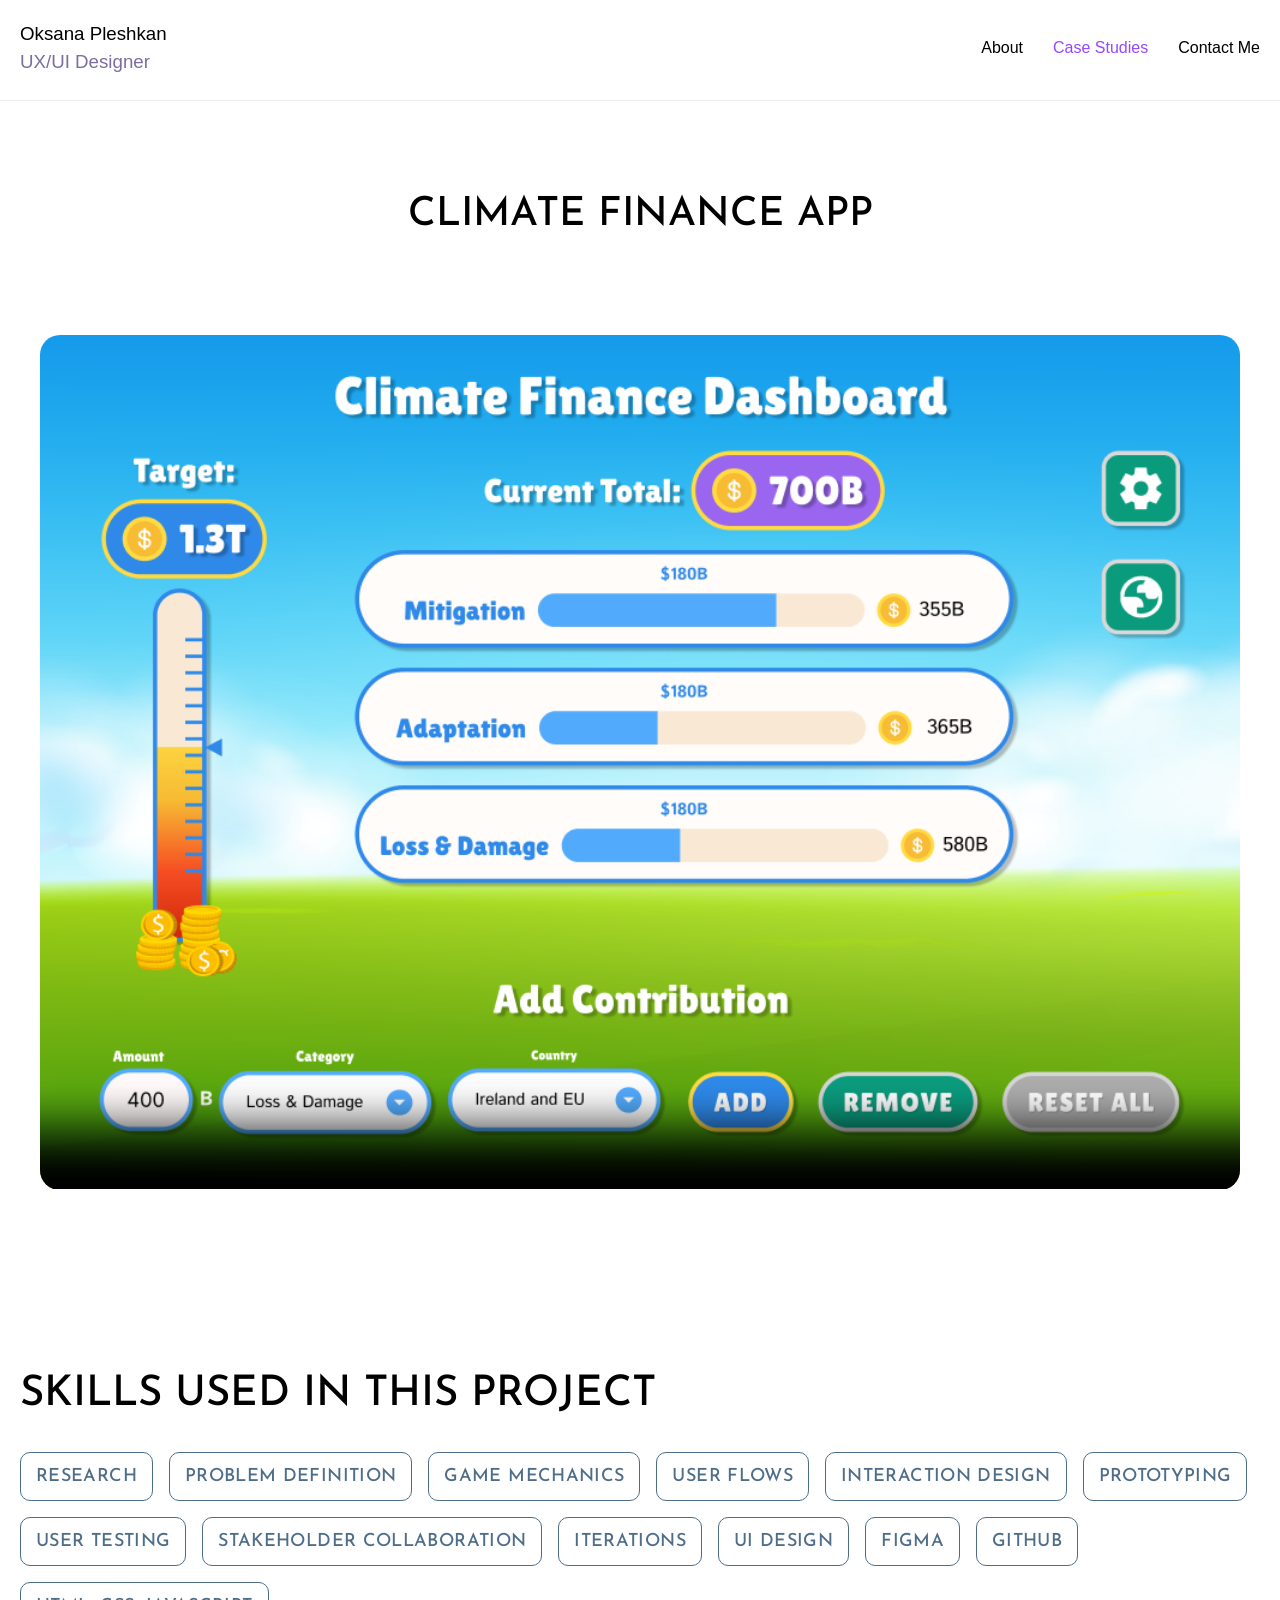
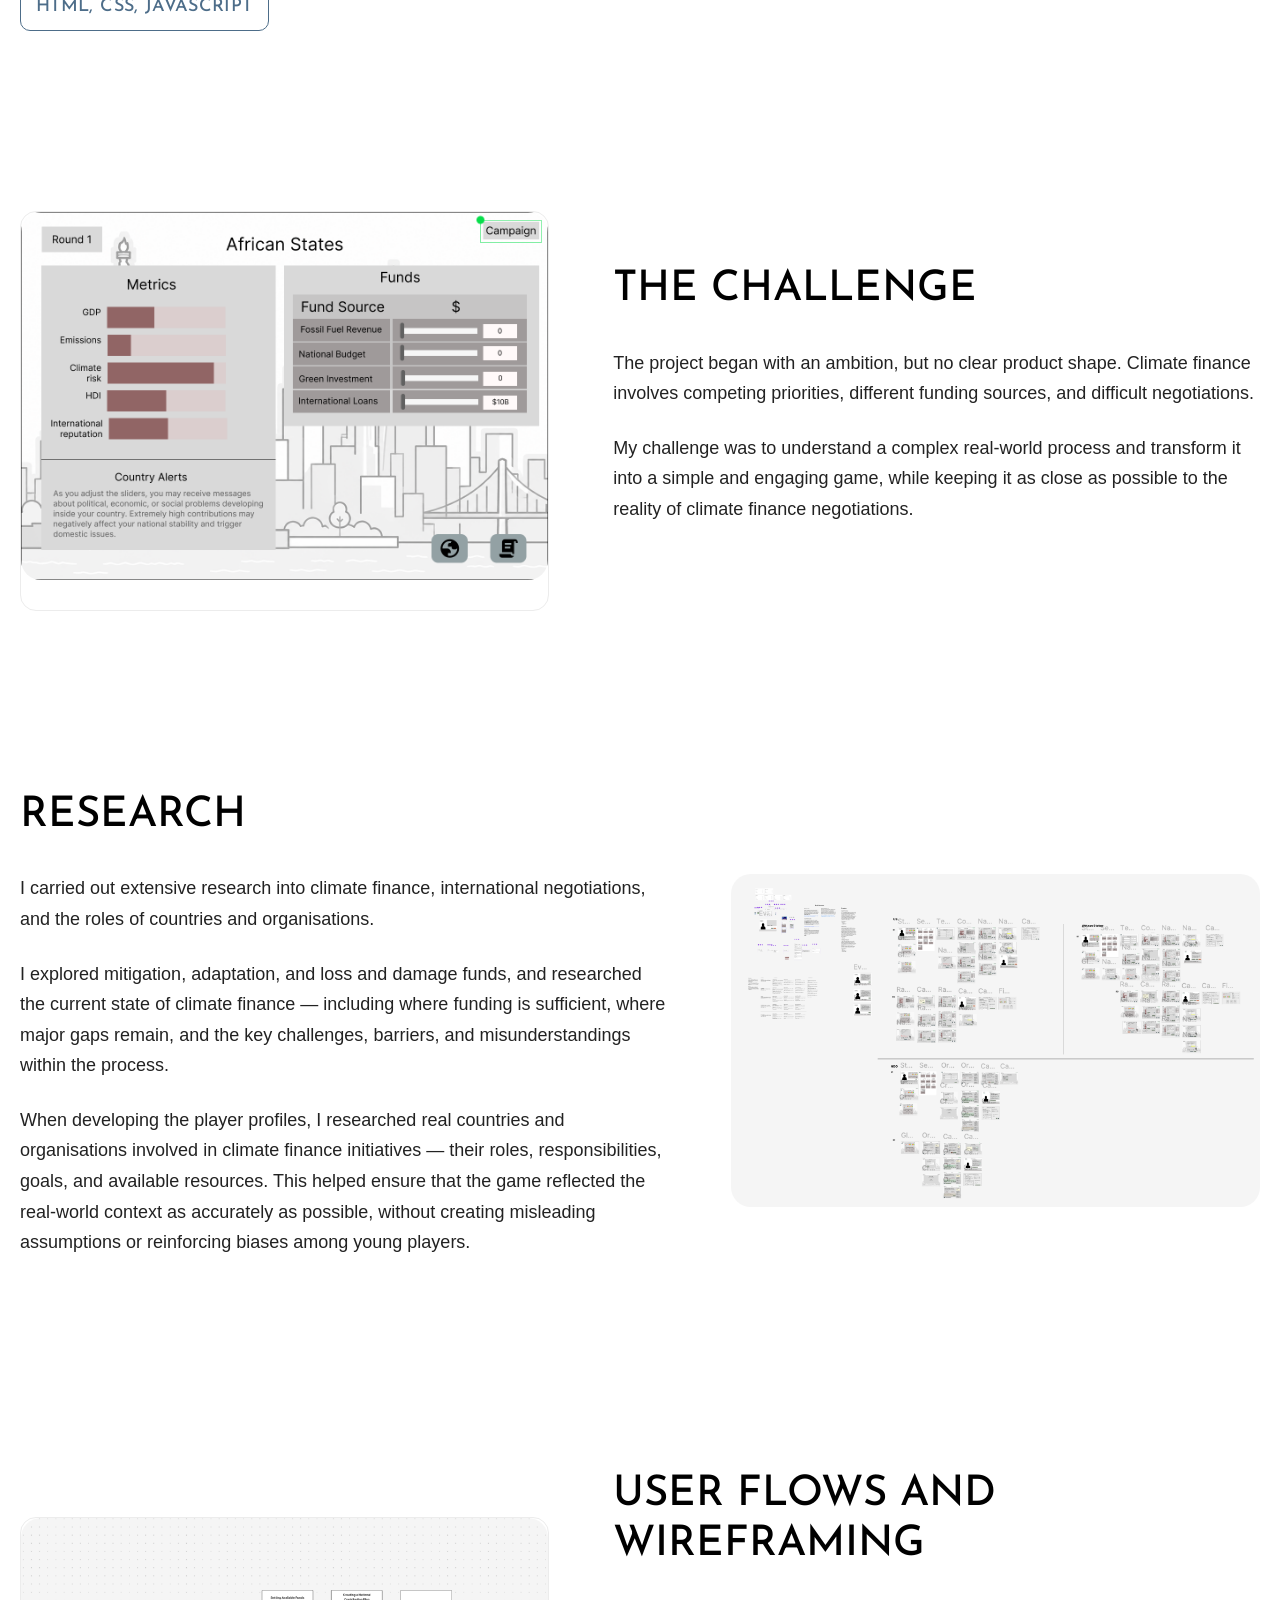
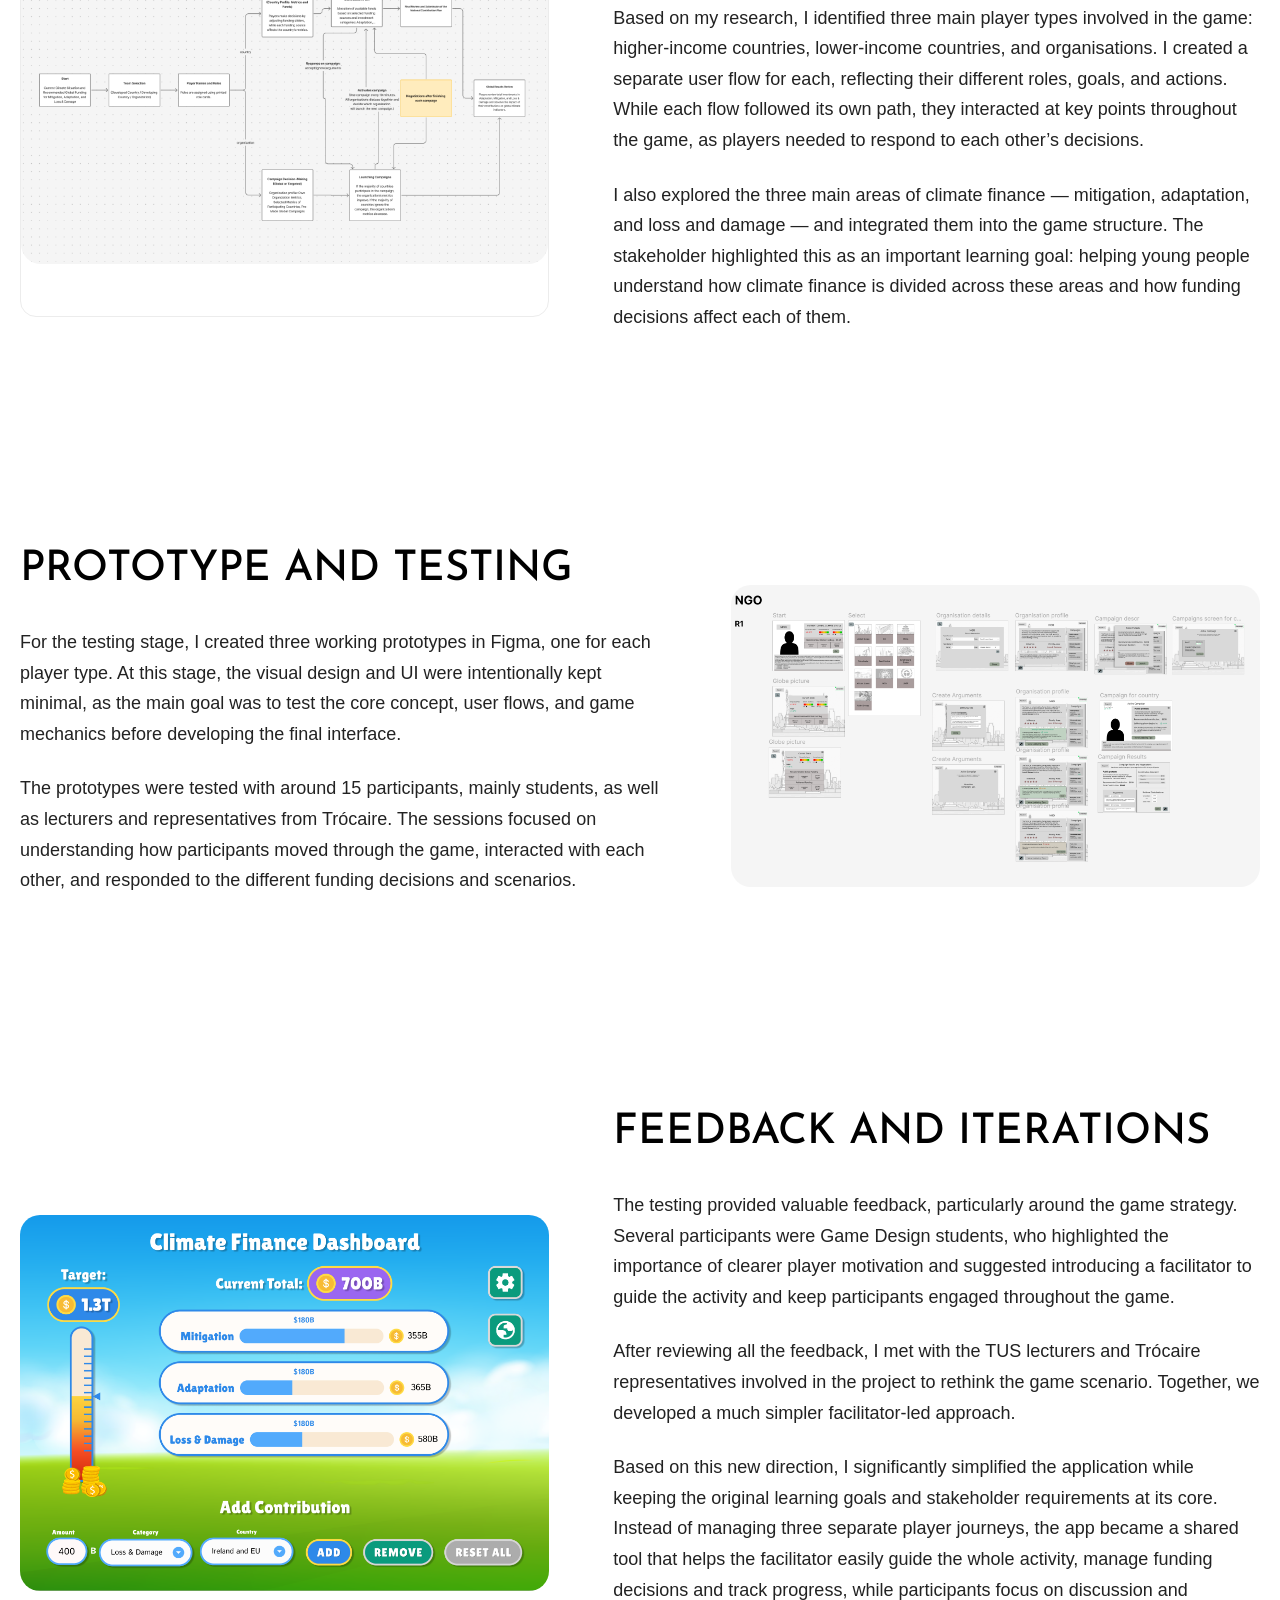
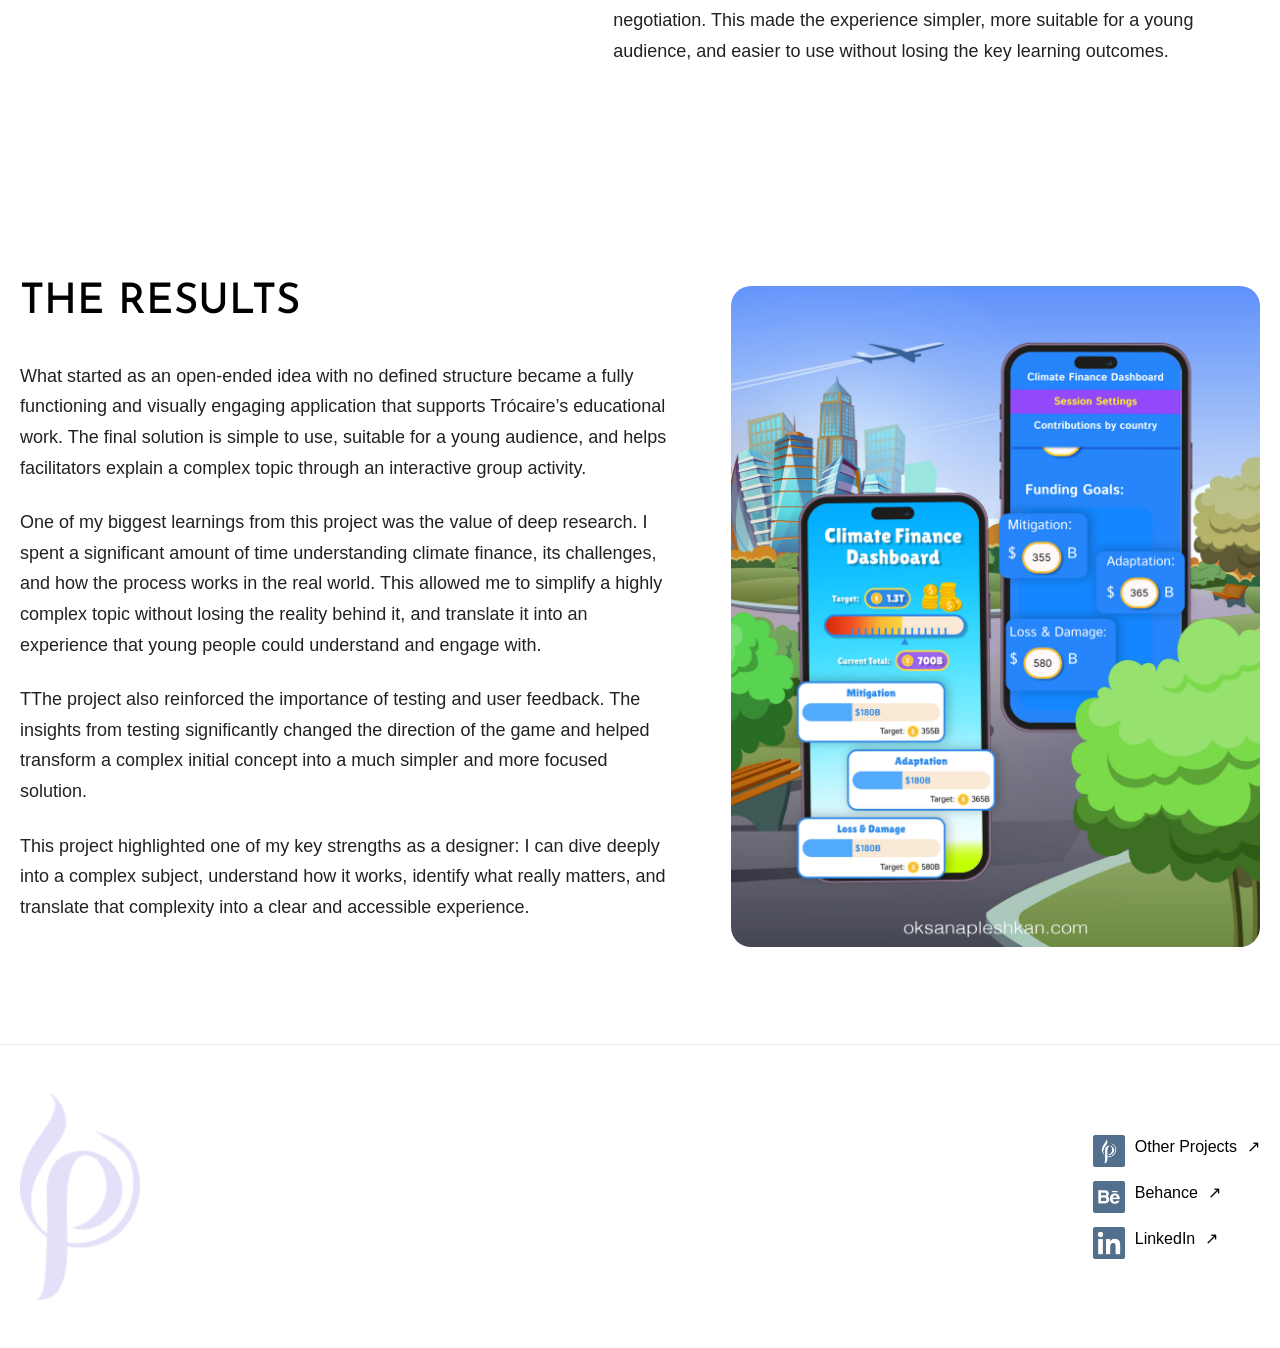
==== commit 5fdfad26: "content" ====
--- a/climate_finance.html
+++ b/climate_finance.html
@@ -149,24 +149,25 @@
     </div>
 </section>
 
-        <!-- Testing -->
-        <section class="section case-process">
-            <div class="container">
-                <h2 class="case-section-title case-section-title--center">Prototype and Testing </h2>
-                <p class="case-section-subtitle">We tested the clickable Figma prototype with 15 participants, including students and representatives from Trócaire, at TUS.</p>
-                <div class="cards-grid cards-grid--3">
-                    <article class="card card--compact"><h3 class="card__title">15 Participants</h3><p class="card__text">Students and Trócaire representatives took part in the session at TUS.</p></article>
-                    <article class="card card--compact"><h3 class="card__title">Three User Flows</h3><p class="card__text">High- and low-income countries, as well as organizations, are the key participants in the negotiations.</p></article>
-                    <article class="card card--compact"><h3 class="card__title">Feedback</h3><p class="card__text">Game design students highlighted that the experience needed a stronger element of game strategy.</p></article>
-                </div>
-                <div class="case-text case-text--summary">
-                    <p>The prototype included three user flows: one for higher-income countries, one for lower-income countries, and one for organisations. Teams needed to respond to each other’s decisions, track their own needs, and try to reduce their climate impact. </p>
-                    <p>Game design students highlighted a key gap: the experience needed a stronger element of game strategy. The session also showed how much coordination the proposed format required.</p>
-                </div>
-            </div>
-        </section>
-
-        <!-- From Feedback to a Simpler Direction -->
+        <!-- Research  -->
+        <section class="section case-detail">
+            <div class="container case-split">
+                
+                <div class="case-split__content">
+                    <h2 class="case-section-title">Prototype and Testing</h2>
+                    <div class="case-text">
+                        <p>For the testing stage, I created three working prototypes in Figma, one for each player type. At this stage, the visual design and UI were intentionally kept minimal, as the main goal was to test the core concept, user flows, and game mechanics before developing the final interface.</p>
+                        <p>The prototypes were tested with around 15 participants, mainly students, as well as lecturers and representatives from Trócaire. The sessions focused on understanding how participants moved through the game, interacted with each other, and responded to the different funding decisions and scenarios.
+                        </p>
+                    </div>
+                </div>
+                <div class="case-split__media"><figure class="case-figure">
+                    <img src="images/testing.png" alt="Early Figma notes mapping funding sources to effects on the economy, emissions, debt and reputation" class="case-image" loading="lazy" decoding="async">
+                </figure></div>
+            </div>
+        </section>
+
+        <!-- fedback and itarations -->
         <section class="section case-detail">
             <div class="container case-split case-split--reverse">
                 <div class="case-split__media"><figure class="case-figure">
@@ -176,24 +177,29 @@
                 <div class="case-split__content">
                     <h2 class="case-section-title">Feedback and iterations</h2>
                     <div class="case-text">
-                        <p>After reviewing the feedback, I met with Trócaire representatives and the TUS lecturer involved in the project. Together, we agreed to simplify the game flow and focus the digital experience on a shared dashboard.</p>
-                        <p>This shifted the app’s role from managing separate player journeys to supporting a facilitator-led group activity. The current dashboard brings funding decisions and progress into one place, while discussion and negotiation happen between participants.</p>
-                    </div>
-                </div>
-                
-            </div>
-        </section>
-
-        <!-- The Working App -->
-        <section class="section case-detail">
-            <div class="container case-split">
-                
-                <div class="case-split__content">
-                    <h2 class="case-section-title">The Working App</h2>
-                    <div class="case-text">
-                        <p>The current app gives facilitators a shared view of the activity. They can set funding targets, choose participating countries, add or remove contributions, and review progress across the three funding areas.</p>
-                        <p>A separate country view shows each group’s contribution, helping facilitators guide the discussion around a clear visual overview.</p>
-                        <p>The app can be used directly in a web browser or installed on a desktop as a Progressive Web App (PWA). It is fully responsive and adapted for desktop, tablet, and mobile devices.
+                        <p>The testing provided valuable feedback, particularly around the game strategy. Several participants were Game Design students, who highlighted the importance of clearer player motivation and suggested introducing a facilitator to guide the activity and keep participants engaged throughout the game.</p>
+                        <p>After reviewing all the feedback, I met with the TUS lecturers and Trócaire representatives involved in the project to rethink the game scenario. Together, we developed a much simpler facilitator-led approach.</p>
+                        <p>Based on this new direction, I significantly simplified the application while keeping the original learning goals and stakeholder requirements at its core. Instead of managing three separate player journeys, the app became a shared tool that helps the facilitator easily guide the whole activity, manage funding decisions and track progress, while participants focus on discussion and negotiation. This made the experience simpler, more suitable for a young audience, and easier to use without losing the key learning outcomes.
+                        </p>
+                    </div>
+                </div>
+                
+            </div>
+        </section>
+
+        <!-- results -->
+        <section class="section case-detail">
+            <div class="container case-split">
+                
+                <div class="case-split__content">
+                    <h2 class="case-section-title">The Results</h2>
+                    <div class="case-text">
+                        <p>What started as an open-ended idea with no defined structure became a fully functioning and visually engaging application that supports Trócaire’s educational work. The final solution is simple to use, suitable for a young audience, and helps facilitators explain a complex topic through an interactive group activity.</p>
+                        <p>One of my biggest learnings from this project was the value of deep research. I spent a significant amount of time understanding climate finance, its challenges, and how the process works in the real world. This allowed me to simplify a highly complex topic without losing the reality behind it, and translate it into an experience that young people could understand and engage with.</p>
+                        <p>TThe project also reinforced the importance of testing and user feedback. The insights from testing significantly changed the direction of the game and helped transform a complex initial concept into a much simpler and more focused solution.
+                        </p>
+                        <p>
+                            This project highlighted one of my key strengths as a designer: I can dive deeply into a complex subject, understand how it works, identify what really matters, and translate that complexity into a clear and accessible experience.
                         </p>
                     </div>
                 </div>
@@ -204,19 +210,7 @@
             </div>
         </section>
 
-        <!-- Results -->
-        <section class="section case-results">
-            <div class="container">
-                <h2 class="case-section-title case-section-title--center">The Results</h2>
-                <p class="case-section-subtitle case-section-subtitle--narrow">An open-ended idea became a working application, shaped through research, testing, and close collaboration with Trócaire.</p>
-                <p class="case-section-subtitle case-section-subtitle--narrow">The current version meets the agreed needs of the organisers and supports the core learning activity, while leaving room for the concept to develop further.</p>
-                <div class="case-actions case-actions--center button-group">
-                    <a href="https://www.figma.com/design/y3qvf4ztJXnjUQK8KrXsee/Climate-finance?node-id=140-248" target="_blank" rel="noopener noreferrer" class="btn">View in Figma</a>
-                    <a href="https://oksana-pl.github.io/climate-finance/" target="_blank" rel="noopener noreferrer" class="btn">View Live App</a>
-                    <a href="index.html#case-studies" class="btn btn--secondary">Back to projects</a>
-                </div>
-            </div>
-        </section>
+       
     </main>
   <!-- Footer -->
   <footer class="site-footer">
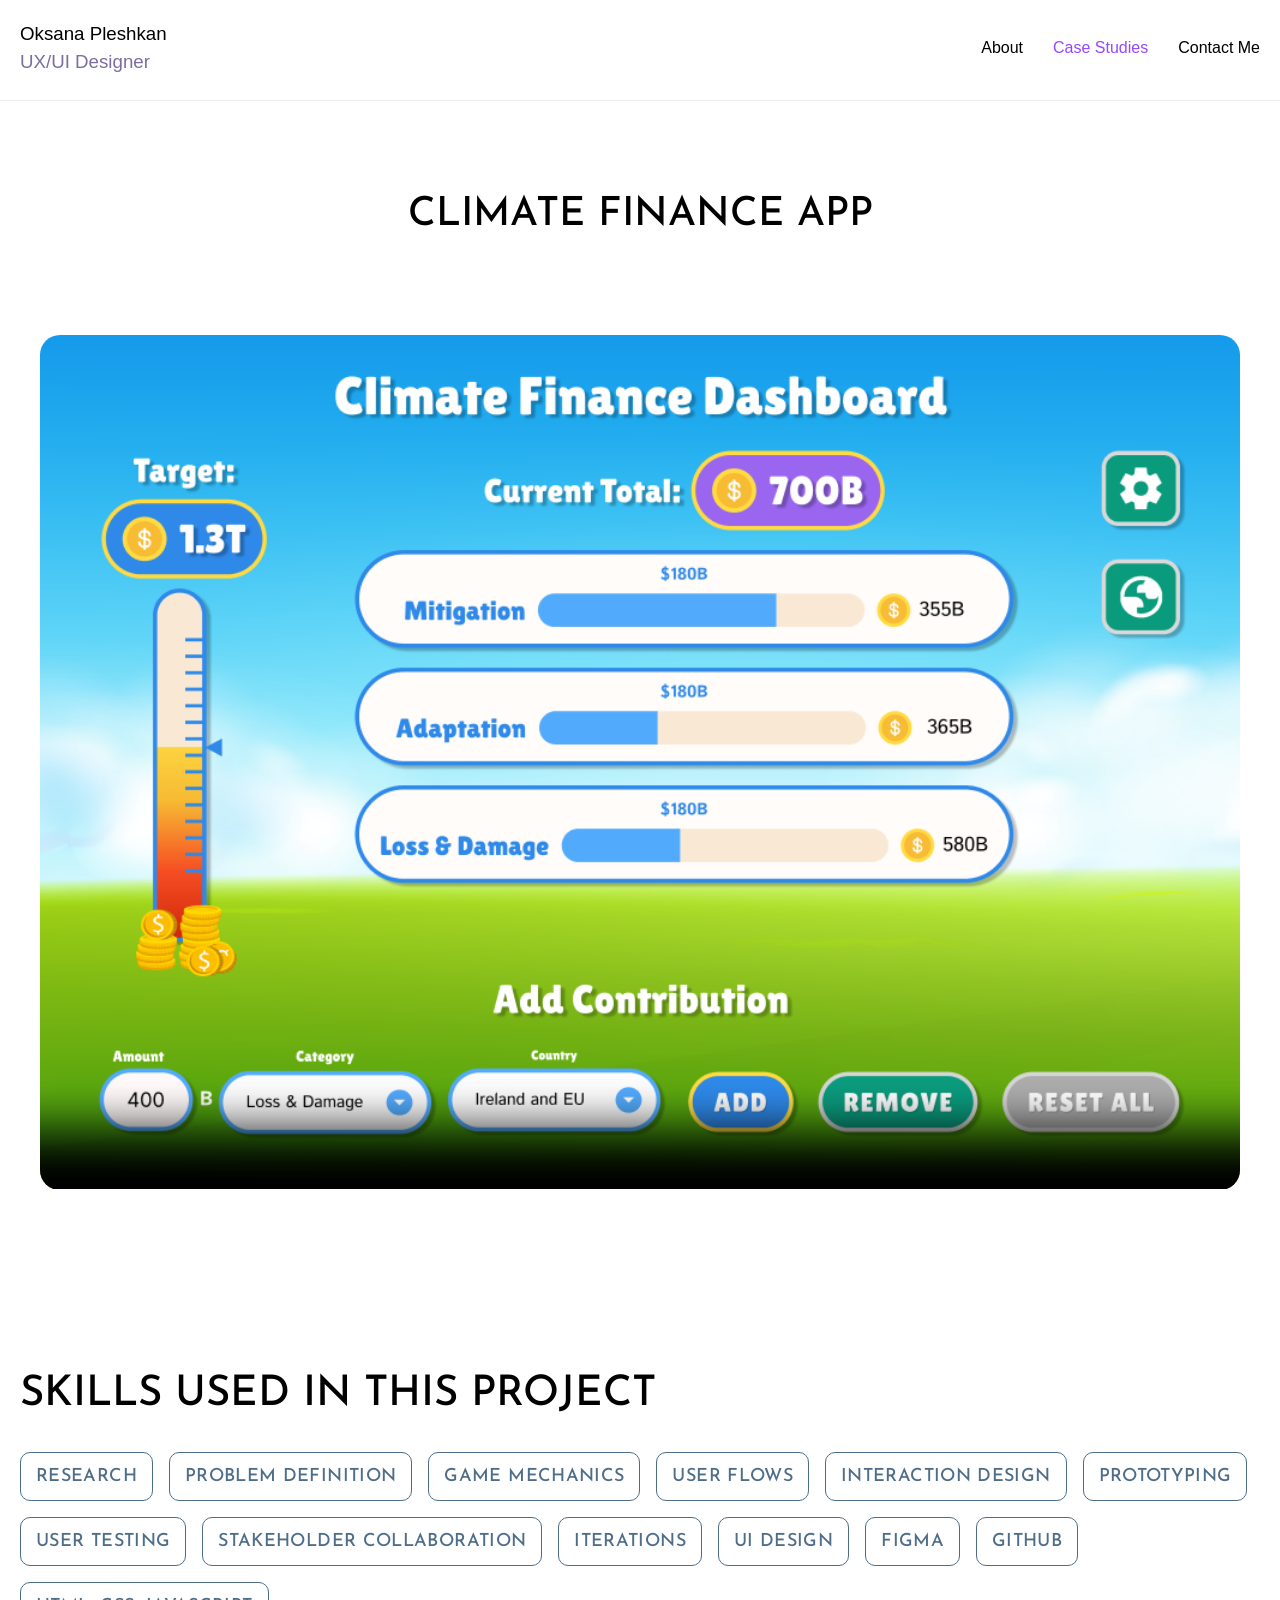
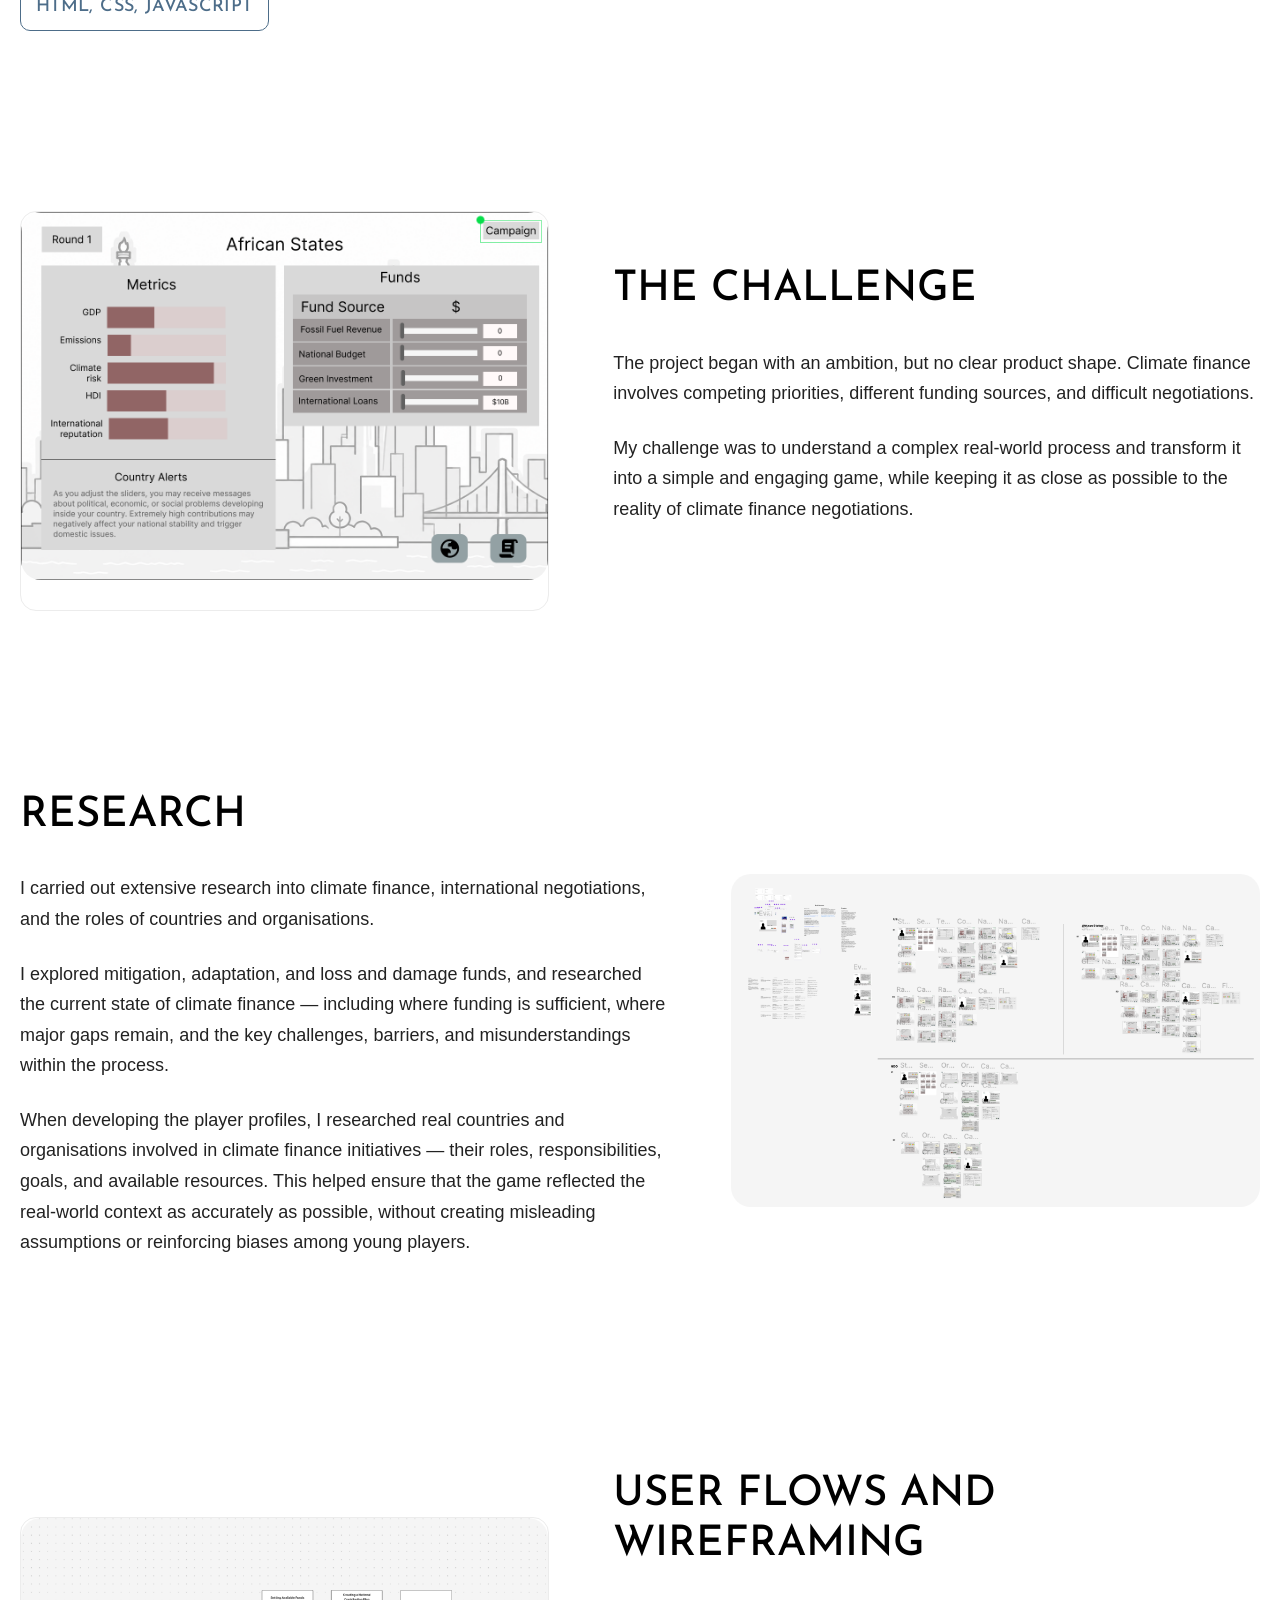
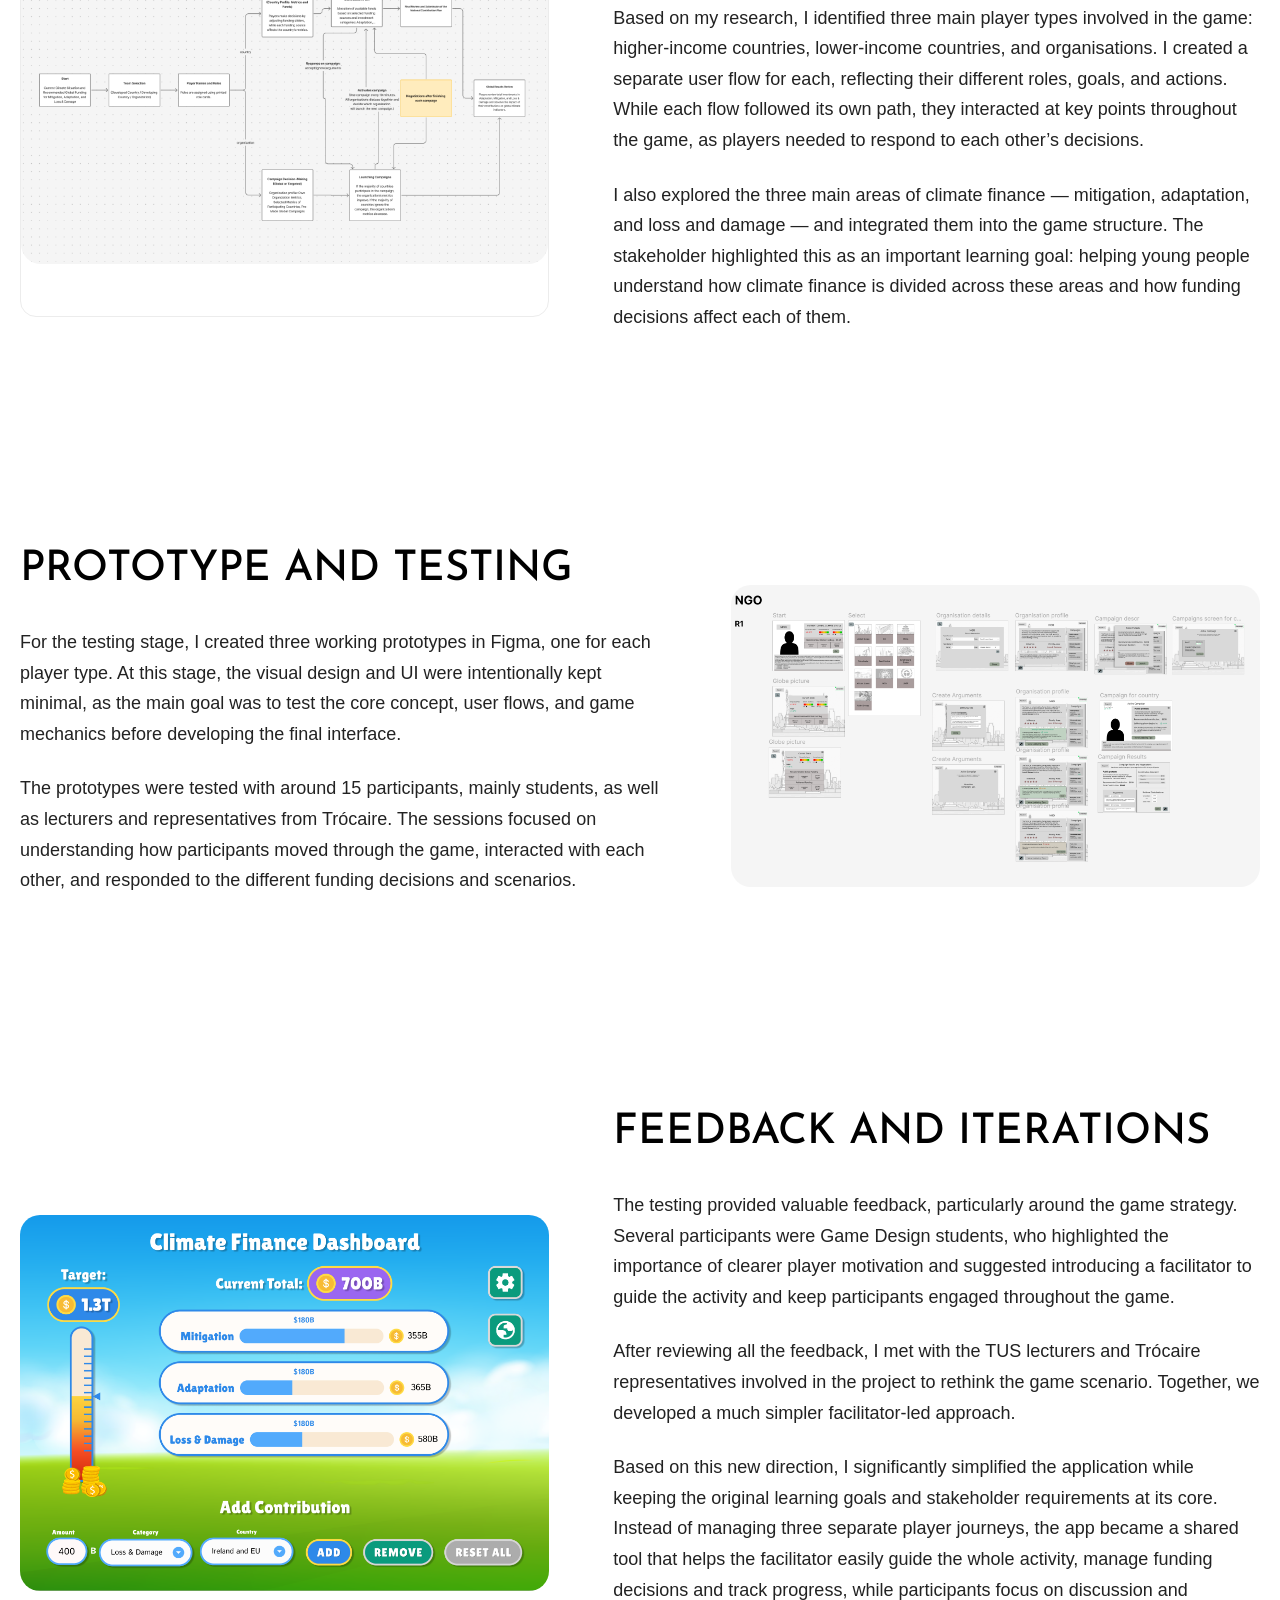
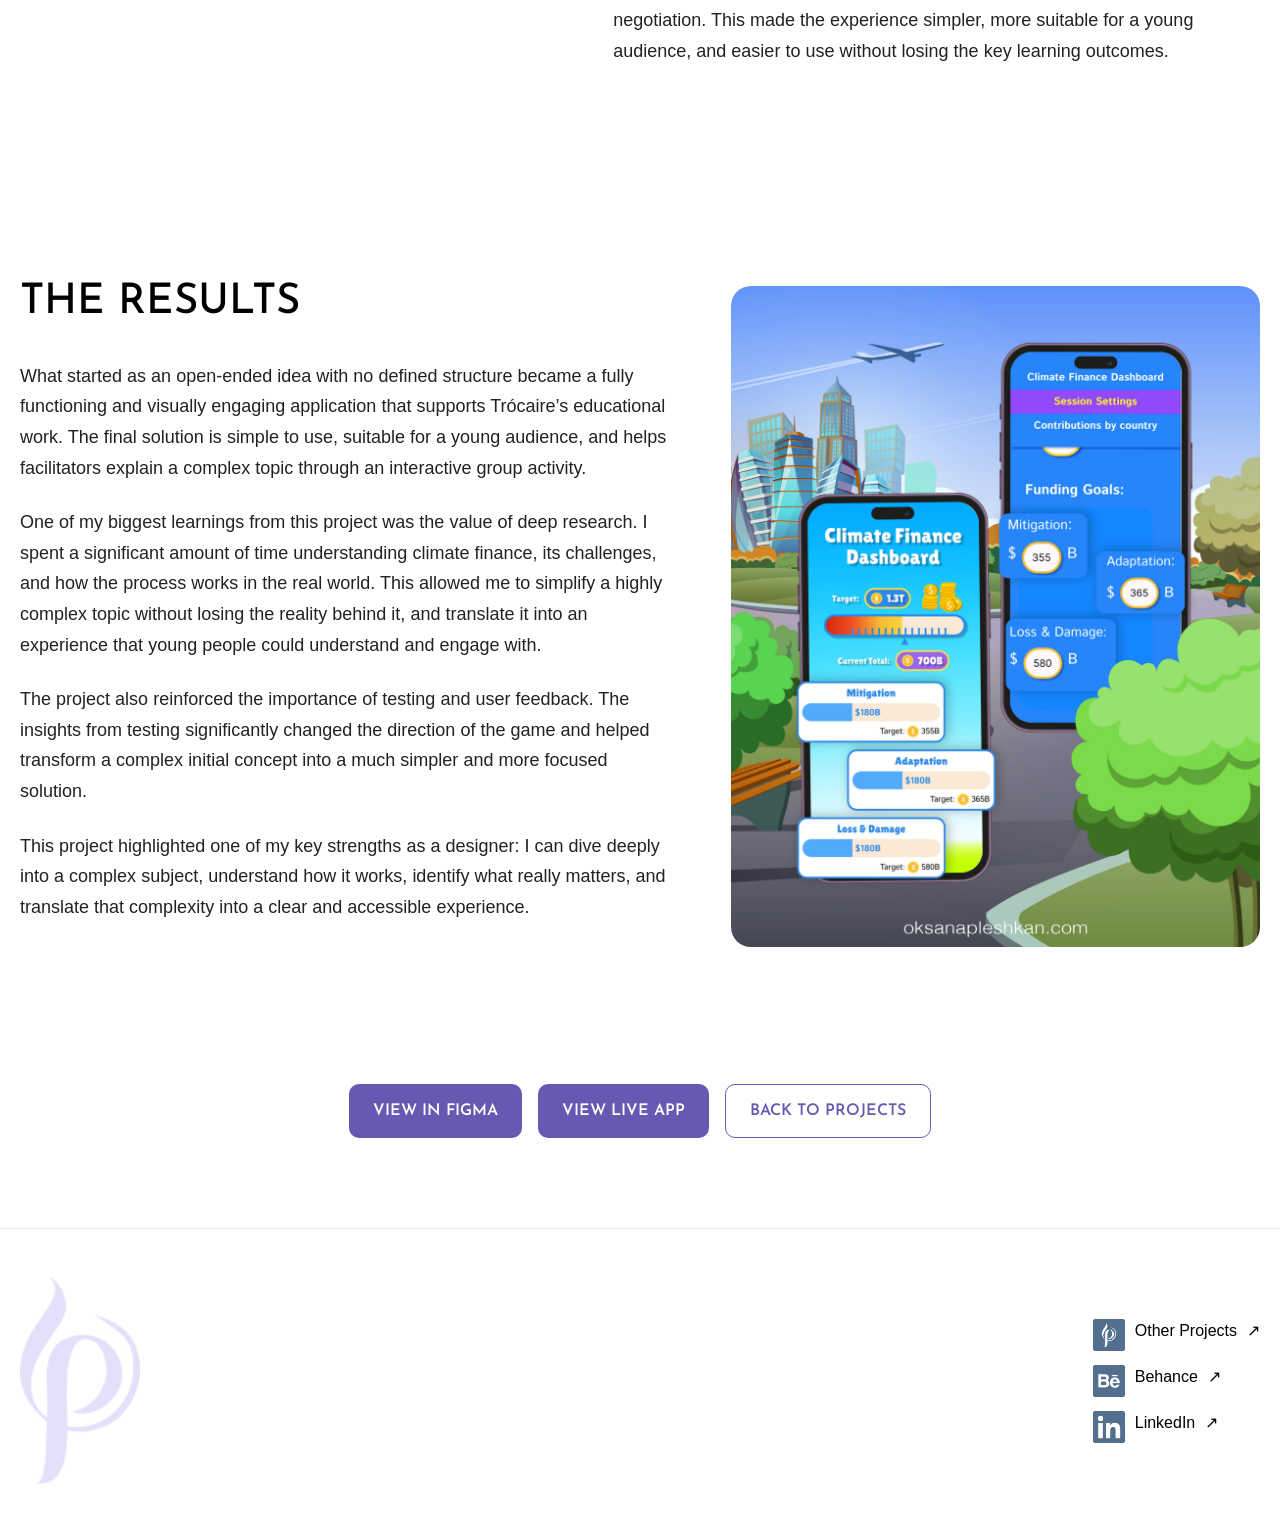
==== commit caf20677: "content" ====
--- a/climate_finance.html
+++ b/climate_finance.html
@@ -62,7 +62,7 @@
                     <span class="case-tag">UI Design</span>
                     <span class="case-tag">Figma</span>
                     <span class="case-tag">GitHub</span>
-                    <span class="case-tag">HTML, CSS, Javascript</span>
+                    <span class="case-tag">HTML, CSS, JavaScript</span>
                 </div>
             </div>
         </section>
@@ -196,7 +196,7 @@
                     <div class="case-text">
                         <p>What started as an open-ended idea with no defined structure became a fully functioning and visually engaging application that supports Trócaire’s educational work. The final solution is simple to use, suitable for a young audience, and helps facilitators explain a complex topic through an interactive group activity.</p>
                         <p>One of my biggest learnings from this project was the value of deep research. I spent a significant amount of time understanding climate finance, its challenges, and how the process works in the real world. This allowed me to simplify a highly complex topic without losing the reality behind it, and translate it into an experience that young people could understand and engage with.</p>
-                        <p>TThe project also reinforced the importance of testing and user feedback. The insights from testing significantly changed the direction of the game and helped transform a complex initial concept into a much simpler and more focused solution.
+                        <p>The project also reinforced the importance of testing and user feedback. The insights from testing significantly changed the direction of the game and helped transform a complex initial concept into a much simpler and more focused solution.
                         </p>
                         <p>
                             This project highlighted one of my key strengths as a designer: I can dive deeply into a complex subject, understand how it works, identify what really matters, and translate that complexity into a clear and accessible experience.
@@ -210,6 +210,14 @@
             </div>
         </section>
 
+
+        <section class="case-project-links">
+            <div class="container case-actions case-actions--center button-group">
+                <a href="https://www.figma.com/design/y3qvf4ztJXnjUQK8KrXsee/Climate-finance?node-id=140-248" target="_blank" rel="noopener noreferrer" class="btn">View in Figma</a>
+                    <a href="https://oksana-pl.github.io/climate-finance/" target="_blank" rel="noopener noreferrer" class="btn">View Live App</a>
+                    <a href="index.html#case-studies" class="btn btn--secondary">Back to projects</a>
+            </div>
+        </section>
        
     </main>
   <!-- Footer -->
@@ -218,7 +226,7 @@
         <img src="images/logo.png" alt="Oksana Pleshkan logo" class="hero-logo">
         <div class="footer-links">
             <a href="https://oksana-pl.github.io/Portfolio_Oksana/" target="_blank" class="contacts__icon_wrapper">
-                <img src="images/porfolio.png" alt="my portfolioicon" class="contacts__icon">
+                <img src="images/porfolio.png" alt="my portfolio icon" class="contacts__icon">
                 Other Projects <span class="arrow">↗</span>
             </a>
             <a href="https://www.behance.net/oksanapleshkan" target="_blank" class="contacts__icon_wrapper">
--- a/styles.css
+++ b/styles.css
@@ -72,15 +72,6 @@
   text-align: center;
   margin-bottom: 48px;
   text-transform: uppercase;
-}
-
-.section-subtitle {
-  max-width: 900px;
-  margin: -12px auto 48px;
-  text-align: center;
-  font-size: 20px;
-  line-height: 1.6;
-  color: #333;
 }
 
 /* =========================
@@ -136,9 +127,7 @@
 .header-content a:hover::after {
   width: 100%;
 }
-
-.header-content a.active,
-.header-content a.nav-link--active {
+.header-content a.active {
   color: #9747ff;
 }
 
@@ -146,7 +135,6 @@
   color: #7c6e9f; 
   font-weight:300;
 }
-
 
 /* =========================
    Shared Logo
@@ -162,12 +150,6 @@
 .hero .hero-logo {
   animation: logoFloat 4s ease-in-out infinite;
 }
-.hero-image {
-  display: block;
-  width: 300px;
-  height: auto;
-  object-fit: contain;
-}
 
 @keyframes logoFloat {
   0% {
@@ -246,7 +228,6 @@
   display: flex;
   gap: 10px;
 }
-
 
 /* =========================
    Home Case Studies
@@ -305,20 +286,15 @@
 .case-study__image--small {
   max-width: 100%;
 }
-
 /* =========================
    Tags
 ========================= */
-
-.tag-list,
 .case-tags,
 .case-tools {
   display: flex;
   flex-wrap: wrap;
   gap: 16px;
 }
-
-.tag,
 .case-tag {
   display: inline-flex;
   align-items: center;
@@ -460,11 +436,6 @@
   color: #222;
 }
 
-.reference-card__link {
-  margin-top: auto;
-  font-size: 16px;
-}
-
 .education {
   display: flex;
   gap: 20px;
@@ -561,11 +532,6 @@
   outline-offset: 5px;
 }
 
-.card--compact {
-  min-height: 0;
-  align-self: stretch;
-}
-
 .case-page {
   background: #fff;
 }
@@ -576,7 +542,6 @@
   align-items: center;
   gap: 48px;
 }
-
 
 .case-hero__scroll {
     width: 100%;
@@ -632,15 +597,6 @@
   color: #333;
 }
 
-.case-section-subtitle--narrow {
-  max-width: 800px;
-}
-
-.case-text.case-text--summary {
-  max-width: 980px;
-  margin: 40px auto 0;
-}
-
 .case-split {
   display: grid;
   grid-template-columns: 1.1fr 0.9fr;
@@ -750,6 +706,10 @@
   font-size: 18px;
   line-height: 1.7;
   color: #333;
+}
+
+.case-project-links {
+  padding-bottom: 90px;
 }
 
 .case-actions {
@@ -826,101 +786,7 @@
     margin-bottom: 24px;
     position: relative;
   }
-  
-  /* Foundations icon */
-  .ds-card__icon--foundations::before,
-  .ds-card__icon--foundations::after {
-    content: "";
-    position: absolute;
-    background: #4d6d89;
-    border-radius: 4px;
-  }
-  
-  .ds-card__icon--foundations::before {
-    width: 84px;
-    height: 18px;
-    top: 8px;
-    left: 0;
-  }
-  
-  .ds-card__icon--foundations::after {
-    width: 18px;
-    height: 56px;
-    left: 33px;
-    bottom: 0;
-  }
-  
-  /* Components icon */
-  .ds-card__icon--components {
-    display: grid;
-    grid-template-columns: repeat(2, 1fr);
-    gap: 10px;
-  }
-  
-  .ds-card__icon--components::before,
-  .ds-card__icon--components::after {
-    content: "";
-  }
-  
-  .ds-card__icon--components > span {
-    display: none;
-  }
-  
-  .ds-card__icon--components {
-    background:
-      linear-gradient(#4d6d89 0 0) top left / 37px 37px no-repeat,
-      linear-gradient(#4d6d89 0 0) top right / 37px 37px no-repeat,
-      linear-gradient(#4d6d89 0 0) bottom left / 37px 37px no-repeat,
-      linear-gradient(#4d6d89 0 0) bottom right / 37px 37px no-repeat;
-  }
-  
-  /* Documentation icon */
-  .ds-card__icon--docs::before,
-  .ds-card__icon--docs::after {
-    content: "";
-    position: absolute;
-    background: #4d6d89;
-    border-radius: 4px;
-  }
-  
-  .ds-card__icon--docs::before {
-    width: 30px;
-    height: 68px;
-    left: 8px;
-    bottom: 0;
-  }
-  
-  .ds-card__icon--docs::after {
-    width: 42px;
-    height: 84px;
-    right: 8px;
-    bottom: 0;
-  }
-  
-  /* Playground icon */
-  .ds-card__icon--playground::before,
-  .ds-card__icon--playground::after {
-    content: "";
-    position: absolute;
-    background: #4d6d89;
-    border-radius: 50%;
-  }
-  
-  .ds-card__icon--playground::before {
-    width: 32px;
-    height: 32px;
-    top: 0;
-    left: 26px;
-  }
-  
-  .ds-card__icon--playground::after {
-    width: 60px;
-    height: 60px;
-    bottom: 0;
-    left: 12px;
-  }
-  
-  .result-card {
+.result-card {
     width: 100%;
     min-height: 260px;
     display: flex;
@@ -1018,6 +884,10 @@
 }
 
 @media (max-width: 768px) {
+  .case-project-links {
+    padding-bottom: 62px;
+  }
+
   .section {
     padding: 62px 0;
   }
@@ -1054,7 +924,6 @@
     font-size: 32px;
   }
 
-  .section-subtitle,
   .case-section-subtitle,
   .case-summary-text,
   .case-text p,
@@ -1072,13 +941,11 @@
     font-size: 18px;
   }
 
-  .tag,
   .case-tag {
     font-size: 14px;
     padding: 12px 16px;
   }
 
-  .tag-list,
   .button-group {
     gap: 12px;
   }
